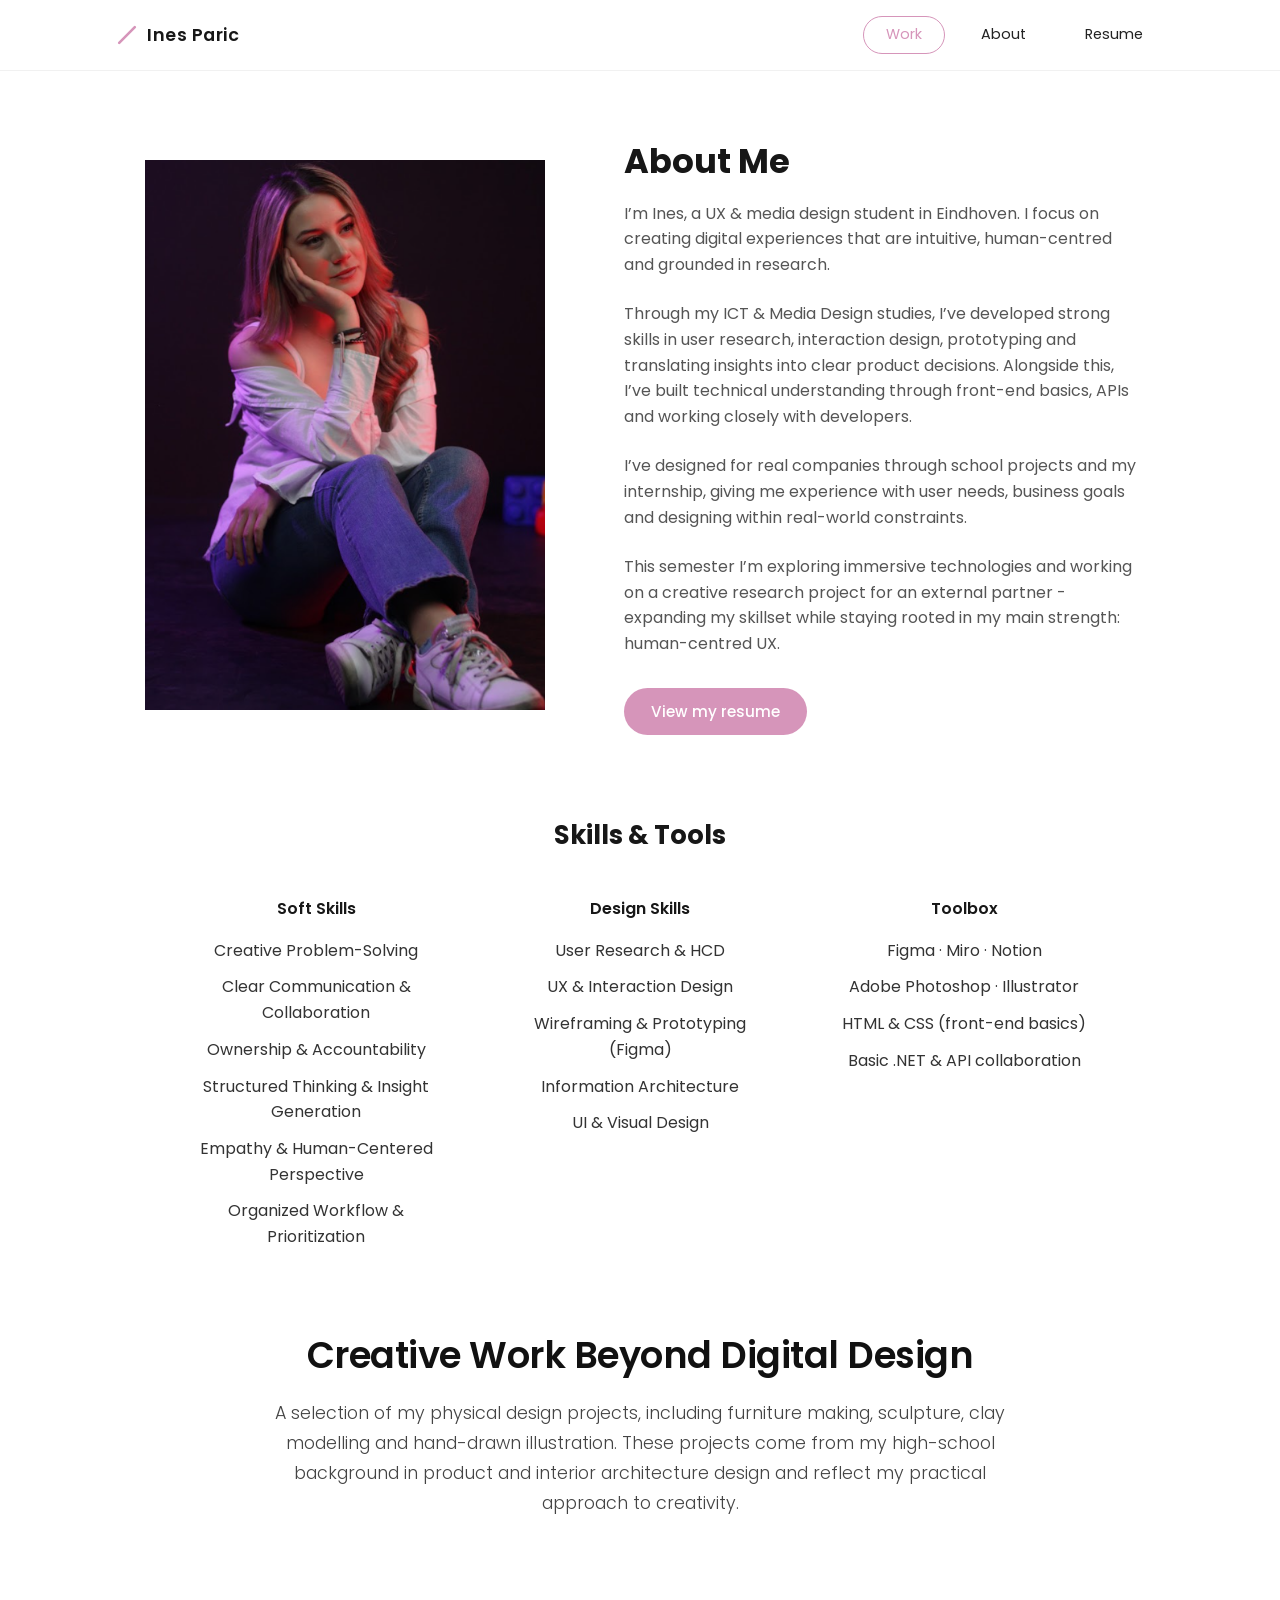
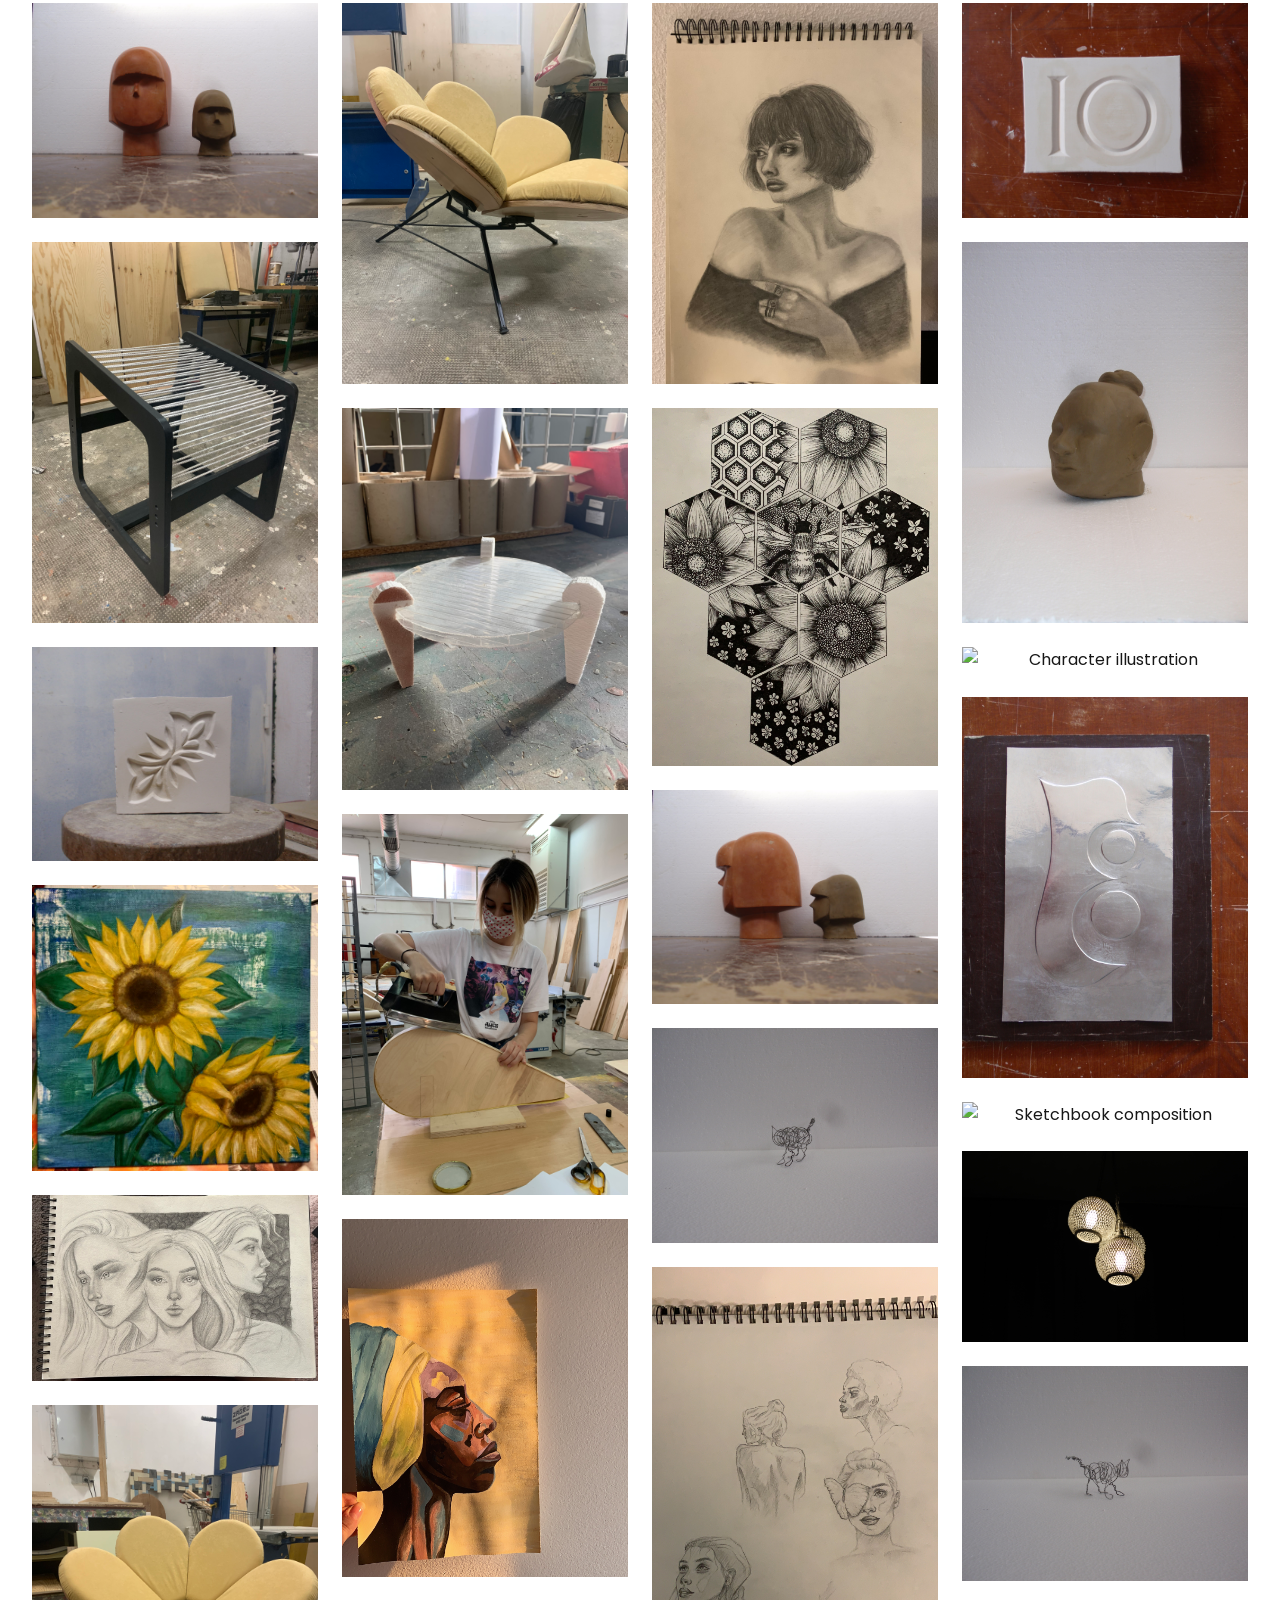
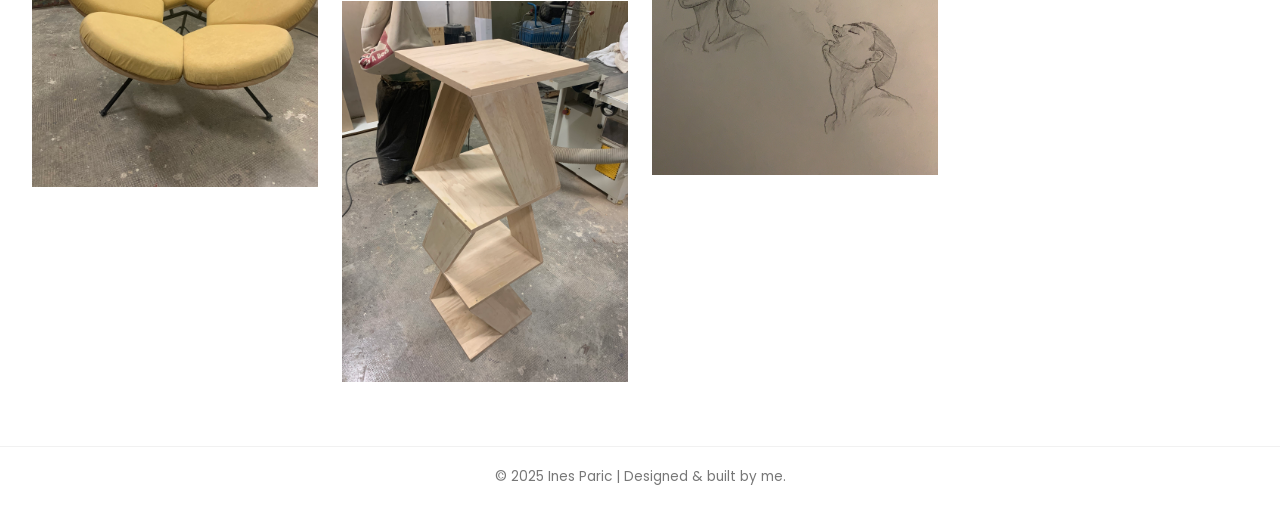
==== about.html @ 2115f3a6 "Initial website upload" ====
<!DOCTYPE html>
<html lang="en">
  <head>
    <meta charset="UTF-8" />
    <meta name="viewport" content="width=device-width, initial-scale=1.0" />
    <title>About | Ines Paric</title>
    <link rel="stylesheet" href="css/style.css" />
  </head>
  <body>
    <!-- ===== NAVBAR ===== -->
    <header class="navbar">
      <div class="container nav-container">
        <div class="logo">
          <a href="index.html" class="logo-link">
            <img
              src="assets/logo.svg"
              alt="Ines Paric logo"
              class="logo-icon"
            />
            Ines&nbsp;Paric
          </a>
        </div>

        <nav>
          <ul class="nav-links">
            <li>
              <a href="index.html#home" class="nav-link active">Work</a>
            </li>
            <li>
              <a href="about.html" class="nav-link">About</a>
            </li>
            <li>
              <a
                href="assets/cv/Ines_CV.pdf"
                target="_blank"
                rel="noopener noreferrer"
                class="nav-link"
              >
                Resume
              </a>
            </li>
          </ul>
        </nav>
      </div>
    </header>

    <main>
      <!-- ===== ABOUT HERO ===== -->
      <section class="about-intro container">
        <!-- Photo -->
        <div class="about-left fade-in-up">
          <img
            src="assets/images/ines2.png"
            alt="Ines Paric"
            class="about-photo"
          />
        </div>

        <!-- Text -->
        <div class="about-right fade-in-up">
          <h1>About Me</h1>

          <p class="subtitle">
            I’m Ines, a UX &amp; media design student in Eindhoven. I focus on
            creating digital experiences that are intuitive, human-centred and
            grounded in research.
          </p>

          <p class="subtitle">
            Through my ICT &amp; Media Design studies, I’ve developed strong
            skills in user research, interaction design, prototyping and
            translating insights into clear product decisions. Alongside this,
            I’ve built technical understanding through front-end basics, APIs
            and working closely with developers.
          </p>

          <p class="subtitle">
            I’ve designed for real companies through school projects and my
            internship, giving me experience with user needs, business goals and
            designing within real-world constraints.
          </p>

          <p class="subtitle">
            This semester I’m exploring immersive technologies and working on a
            creative research project for an external partner - expanding my
            skillset while staying rooted in my main strength: human-centred UX.
          </p>

          <div style="margin-top: 2rem">
            <a
              href="assets/cv/Ines_CV.pdf"
              target="_blank"
              rel="noopener noreferrer"
              class="primary-btn"
            >
              View my resume
            </a>
          </div>
        </div>
      </section>

      <!-- ===== SKILLS & TOOLS ===== -->
      <section class="skills fade-in-up">
        <h2>Skills &amp; Tools</h2>

        <div class="skills-row">
          <!-- Soft Skills -->
          <div class="skills-group fade-in-up">
            <h3>Soft Skills</h3>
            <ul class="skills-chip-list">
              <li>Creative Problem-Solving</li>
              <li>Clear Communication &amp; Collaboration</li>
              <li>Ownership &amp; Accountability</li>
              <li>Structured Thinking &amp; Insight Generation</li>
              <li>Empathy &amp; Human-Centered Perspective</li>
              <li>Organized Workflow &amp; Prioritization</li>
            </ul>
          </div>

          <!-- Design Skills -->
          <div class="skills-group fade-in-up">
            <h3>Design Skills</h3>
            <ul class="skills-chip-list">
              <li>User Research &amp; HCD</li>
              <li>UX &amp; Interaction Design</li>
              <li>Wireframing &amp; Prototyping (Figma)</li>
              <li>Information Architecture</li>
              <li>UI &amp; Visual Design</li>
            </ul>
          </div>

          <!-- Toolbox -->
          <div class="skills-group fade-in-up">
            <h3>Toolbox</h3>
            <ul class="skills-chip-list">
              <li>Figma · Miro · Notion</li>
              <li>Adobe Photoshop · Illustrator</li>
              <li>HTML &amp; CSS (front-end basics)</li>
              <li>Basic .NET &amp; API collaboration</li>
            </ul>
          </div>
        </div>
      </section>

      <!-- ===== HOBBIES TEXT ===== -->
      <section class="creative-section fade-in-up">
        <h2 class="creative-title">Creative Work Beyond Digital Design</h2>
        <p class="creative-subtitle">
          A selection of my physical design projects, including furniture
          making, sculpture, clay modelling and hand-drawn illustration. These
          projects come from my high-school background in product and interior
          architecture design and reflect my practical approach to creativity.
        </p>
      </section>

      <!-- ===== HOBBIES PHOTO GALLERY ===== -->
      <!-- Note: this section is NOT wrapped in .container so it can go full-width -->
      <section class="hobby-gallery fade-in-up">
        <div class="hobby-gallery-grid">
          <div class="hobby-item">
            <img src="assets/images/i1.JPG" alt="Sculpture study" />
          </div>

          <div class="hobby-item">
            <img src="assets/images/i2.jpg" alt="Furniture workshop piece" />
          </div>

          <div class="hobby-item">
            <img src="assets/images/i3.JPG" alt="Furniture making process" />
          </div>

          <div class="hobby-item">
            <img src="assets/images/i4.JPG" alt="Graphite portrait drawing" />
          </div>

          <div class="hobby-item">
            <img src="assets/images/i5.PNG" alt="Colour portrait painting" />
          </div>

          <div class="hobby-item">
            <img src="assets/images/i6.jpg" alt="Sketchbook page" />
          </div>

          <div class="hobby-item">
            <img src="assets/images/i7.jpg" alt="Clay sculpture" />
          </div>

          <div class="hobby-item">
            <img src="assets/images/i8.jpg" alt="Workshop detail" />
          </div>

          <div class="hobby-item">
            <img src="assets/images/i9.jpg" alt="Furniture piece" />
          </div>

          <div class="hobby-item">
            <img src="assets/images/i10.jpg" alt="Wood structure study" />
          </div>

          <div class="hobby-item">
            <img src="assets/images/i11.jpg" alt="Studio process photo" />
          </div>

          <div class="hobby-item">
            <img src="assets/images/i12.jpg" alt="Sunflower painting" />
          </div>

          <div class="hobby-item">
            <img src="assets/images/i13.JPG" alt="Pencil illustration" />
          </div>

          <div class="hobby-item">
            <img src="assets/images/i14.JPG" alt="Sketchbook portrait" />
          </div>

          <div class="hobby-item">
            <img src="assets/images/i15.JPG" alt="Sketchbook drawing" />
          </div>

          <div class="hobby-item">
            <img src="assets/images/i16.jpg" alt="Furniture detail" />
          </div>

          <div class="hobby-item">
            <img src="assets/images/i17.JPG" alt="Figure drawing" />
          </div>

          <div class="hobby-item">
            <img src="assets/images/i18.JPG" alt="Portrait sketch" />
          </div>

          <div class="hobby-item">
            <img src="assets/images/i19.JPG" alt="Character illustration" />
          </div>

          <div class="hobby-item">
            <img src="assets/images/i20.JPG" alt="Mixed media study" />
          </div>

          <div class="hobby-item">
            <img src="assets/images/i21.JPG" alt="Sketchbook composition" />
          </div>
          <div class="hobby-item">
            <img src="assets/images/i22.JPG" alt="Sketchbook composition" />
          </div>
          <div class="hobby-item">
            <img src="assets/images/i23.JPG" alt="Sketchbook composition" />
          </div>
        </div>
      </section>

    
    <footer class="site-footer">
      <div class="container">
        <p>© 2025 Ines Paric | Designed &amp; built by me.</p>
      </div>
    </footer>

    <script src="js/script.js"></script>
  </body>
</html>
---- css/style.css ----
/* ========== GOOGLE FONT ========== */
@import url("https://fonts.googleapis.com/css2?family=Poppins:wght@300;400;500;600&display=swap");

/* ========== ROOT & RESET ========== */
:root {
  --accent: #d695ba;
}

* {
  margin: 0;
  padding: 0;
  box-sizing: border-box;
}

html {
  scroll-behavior: smooth;
}

body {
  font-family: "Poppins", system-ui, -apple-system, BlinkMacSystemFont,
    "Segoe UI", sans-serif;
  background-color: #ffffff;
  color: #171717;
  line-height: 1.6;
}

/* Simple max-width container */
.container {
  max-width: 1100px;
  margin: 0 auto;
  padding: 0 1.5rem;
}

/* ========== SCROLL FADE-IN ========== */
.fade-in-up {
  opacity: 0;
  transform: translateY(20px);
  transition: opacity 0.6s ease, transform 0.6s ease;
}

.fade-in-up.visible {
  opacity: 1;
  transform: translateY(0);
}

/* ========== NAVBAR ========== */
.navbar {
  position: sticky;
  top: 0;
  z-index: 100;
  background: #ffffff;
  border-bottom: 1px solid #f1f1f1;
}

.nav-container {
  display: flex;
  align-items: center;
  justify-content: space-between;
  padding: 1rem 1.5rem;
}

.logo {
  font-weight: 600;
  letter-spacing: 0.03em;
  font-size: 1.1rem;
}

/* Make logo clickable but visually identical */
.logo-link,
.logo-link:link,
.logo-link:visited {
  text-decoration: none;
  color: #171717;
  font-weight: 600;
}

.logo-link:hover {
  color: var(--accent);
}

.logo-link:focus-visible {
  outline: 2px solid var(--accent);
  outline-offset: 3px;
}

.nav-links {
  list-style: none;
  display: flex;
  align-items: center;
  gap: 0.75rem;
}

.nav-link {
  display: inline-block;
  padding: 0.4rem 1.4rem;
  border-radius: 999px;
  border: 1px solid transparent;
  text-decoration: none;
  font-size: 0.9rem;
  color: #222222;
  transition: 0.2s ease;
}

.nav-link:hover {
  border-color: rgba(0, 0, 0, 0.12);
  background-color: #fafafa;
}

.nav-link.active {
  border-color: var(--accent);
  color: var(--accent);
}
.logo-link {
  display: flex;
  align-items: center;
  gap: 0.45rem;
  text-decoration: none;
  color: #171717;
  font-weight: 600;
}

.logo-icon {
  width: 26px;
  height: 26px;
  display: block;
}

/* ========== HERO (HOME) ========== */
.hero {
  padding: 4.5rem 1.5rem 3.5rem;
}

.hero-inner {
  max-width: 1100px;
  margin: 0 auto;
  display: grid;
  grid-template-columns: minmax(0, 1.7fr) minmax(0, 1fr); /* text + bubble */
  gap: 3rem;
  align-items: center;
}

.hero-orb-col {
  display: flex;
  flex-direction: column;
  align-items: center;
  justify-content: center;
  gap: 0.6rem;

  /* push this whole column more to the right */
  justify-self: end; /* moves to the right of its grid column */
  transform: translateX(
    40px
  ); /* tweak: try 40–80px depending how far you want */
}

.orb-hint {
  font-size: 0.9rem;
  color: var(--accent);
  opacity: 0.9;
  letter-spacing: 0.02em;
}
.scroll-blob-btn:hover .scroll-blob,
.scroll-blob-btn:focus-visible .scroll-blob {
  animation-duration: 4s;
  transform: scale(1.1);
}

/* Text inside the bubble */
.blob-text {
  position: absolute;
  top: 50%;
  left: 50%;
  transform: translate(-50%, -50%);
  font-size: 1rem;
  font-weight: 600;
  color: #ffffff;
  pointer-events: none;
  letter-spacing: 0.5px;

  /* bubble-style font look */
  font-family: "Poppins", sans-serif;
  text-shadow: 0 3px 10px rgba(0, 0, 0, 0.15);
}

/* Make text scale a bit with breathing animation */
.scroll-blob {
  position: relative; /* Needed so text positions inside */
}

.hero-kicker {
  font-size: 0.9rem;
  text-transform: uppercase;
  letter-spacing: 0.12em;
  color: #888;
  margin-bottom: 0.75rem;
}

.hero h1 {
  font-size: clamp(2.2rem, 3vw + 1.5rem, 3rem);
  line-height: 1.2;
  margin-bottom: 1rem;
}

.hero h1 span {
  color: var(--accent);
}

.hero-sub {
  font-size: 1rem;
  color: #555;
  max-width: 34rem;
}

.hero-actions {
  display: flex;
  flex-wrap: wrap;
  gap: 0.75rem;
  margin-top: 1.8rem;
}

/* Case hero image override (project pages) */
.case-hero img {
  width: 100%;
  max-width: 1100px;
  max-height: 520px;
  height: auto;
  object-fit: cover;
  border-radius: 16px;
  display: block;
  margin: 2rem auto 0;
  box-shadow: 0 10px 30px rgba(0, 0, 0, 0.12);
}

.primary-btn,
.ghost-btn {
  display: inline-block;
  padding: 0.7rem 1.7rem;
  border-radius: 999px;
  font-size: 0.95rem;
  font-weight: 500;
  text-decoration: none;
  transition: 0.2s ease;
}

.primary-btn {
  background-color: var(--accent);
  color: #ffffff;
}

.primary-btn:hover {
  filter: brightness(0.95);
}

.ghost-btn {
  border: 1px solid rgba(0, 0, 0, 0.12);
  color: #222;
}

.ghost-btn:hover {
  background-color: #fafafa;
}

.hero-image-wrap {
  display: flex;
  justify-content: flex-end;
}

.hero-img {
  width: 260px;
  height: 260px;
  border-radius: 50%;
  object-fit: cover;
  border: 3px solid #f5f5f5;
}

/* ========== PROJECTS GRID (HOME) ========== */
.projects {
  padding: 1rem 1.5rem 4rem;
}

.section-title {
  max-width: 1100px;
  margin: 0 auto 2rem;
  font-size: 1.6rem;
  font-weight: 600;
}

.project-grid {
  display: grid;
  grid-template-columns: repeat(auto-fit, minmax(260px, 1fr));
  gap: 2rem;
}

.project-card {
  text-decoration: none;
  color: inherit;
  display: flex;
  flex-direction: column;
  gap: 0.8rem;
}

.project-image img {
  width: 100%;
  border-radius: 2px;
  object-fit: cover;
  display: block;
  aspect-ratio: 4 / 3;
  transition: transform 0.3s ease;
}

.project-card:hover .project-image img {
  transform: translateY(-4px);
}

.project-meta {
  display: flex;
  flex-direction: column;
  gap: 0.25rem;
}

.project-tag {
  font-size: 0.8rem;
  text-transform: uppercase;
  letter-spacing: 0.14em;
  color: #999;
}

.project-meta h3 {
  font-size: 1.15rem;
  font-weight: 600;
}

.project-desc {
  font-size: 0.95rem;
  color: #555;
}

/* ========== FOOTER ========== */
.site-footer {
  border-top: 1px solid #f1f1f1;
  padding: 1.2rem 1.5rem 1.7rem;
  font-size: 0.85rem;
  color: #777;
  text-align: center;
}

/* ========== ABOUT PAGE ========== */
.about-intro {
  display: flex;
  flex-wrap: wrap;
  align-items: center;
  gap: 3rem;
  margin: 4rem auto;
  padding: 0 1.5rem;
  max-width: 1100px;
}

.about-left {
  flex: 1 1 280px;
  display: flex;
  justify-content: center;
}

.about-photo {
  width: 400px;
  height: 550px;
  object-fit: cover;
  border-radius: 0;
}

.about-right {
  flex: 1 1 360px;
}

.about-right h1 {
  font-size: 2.1rem;
  margin-bottom: 0.75rem;
}

.about-right span {
  color: var(--accent);
}

.about-right .subtitle {
  font-size: 1rem;
  color: #555;
  margin-bottom: 1.5rem;
  max-width: 32rem;
}

/* ===== Creative physical work intro ===== */
.creative-section {
  text-align: center;
  max-width: 900px;
  margin: 0 auto;
  margin-bottom: 40px;
  padding: 20px;
}

.creative-title {
  font-size: 2.3rem;
  font-weight: 600;
  margin-bottom: 15px;
  color: #111;
  letter-spacing: -0.5px;
}

.creative-subtitle {
  font-size: 1.1rem;
  font-weight: 300;
  line-height: 1.7;
  color: #444;
  margin: 0 auto;
  max-width: 750px;
}

/* Shared sections on About / case study pages */
.journey,
.skills,
.personality {
  max-width: 850px;
  margin: 3.5rem auto;
  text-align: center;
  padding: 0 1.5rem;
}

.journey h2,
.skills h2,
.personality h2 {
  font-size: 1.6rem;
  margin-bottom: 1rem;
}

.journey p,
.personality p {
  font-size: 1rem;
  line-height: 1.7;
  color: #555;
  max-width: 44rem;
  margin: 0 auto;
}

/* Staggered timing for Skills columns */
.skills-row .skills-group:nth-child(1) {
  transition-delay: 0s;
}
.skills-row .skills-group:nth-child(2) {
  transition-delay: 0.12s;
}
.skills-row .skills-group:nth-child(3) {
  transition-delay: 0.24s;
}

/* ========== SKILLS LAYOUT ========== */

/* Old chip row – if used elsewhere */
.skills-list {
  list-style: none;
  display: flex;
  flex-wrap: wrap;
  justify-content: center;
  gap: 0.7rem 1rem;
  margin-top: 6rem;
}

.skills-list li {
  padding: 0.6rem 1.2rem;
  border-radius: 999px;
  background: #fafafa;
  font-size: 0.9rem;
  color: #444;
  transition: background 0.35s ease, color 0.35s ease,
    transform 0.35s cubic-bezier(0.22, 1, 0.36, 1);
}

.skills-list li:hover {
  background: #ffe4ec;
  color: #d93f75;
  transform: translateY(-3px);
}

/* Skills row layout */
.skills-row {
  display: flex;
  justify-content: center;
  gap: 4rem;
  margin-top: 2.5rem;
  flex-wrap: nowrap;
}

/* Each skills column */
.skills-group {
  text-align: center;
  min-width: 260px;
}

/* Category titles */
.skills-group h3 {
  font-size: 1rem;
  font-weight: 600;
  margin-bottom: 1rem;
}

/* Column chip list */
.skills-chip-list {
  list-style: none;
  padding: 0;
  margin: 0;
  display: flex;
  flex-direction: column;
  gap: 0.7rem;
}

/* Hover color for skill items */
.skills-chip-list li {
  color: #333;
  transition: color 0.25s ease, transform 0.25s ease;
  cursor: default;
}

.skills-chip-list li:hover {
  color: var(--accent);
  transform: translateX(4px);
}

.skills {
  margin-top: 5rem;
}

/* ========== CASE STUDY PAGES ========== */
.case-hero {
  padding: 3.5rem 1.5rem 2rem;
}

.case-hero-grid {
  max-width: 1100px;
  margin: 0 auto;
  text-align: center;
  display: flex;
  flex-direction: column;
  gap: 2.2rem;
  align-items: center;
}

.case-hero-text {
  max-width: 40rem;
}

.case-hero h1 {
  font-size: 2.1rem;
  margin-bottom: 0.6rem;
}

.case-hero .subtitle {
  font-size: 1rem;
  color: #555;
}

/* HERO IMAGE ON PROJECT PAGES */
.case-hero-image img {
  width: 100%;
  max-width: 1100px;
  max-height: 520px;
  height: auto;
  object-fit: cover;
  border-radius: 16px;
  display: block;
  margin: 0 auto;
  box-shadow: 0 10px 30px rgba(0, 0, 0, 0.12);
}

/* Info grid under hero */
.project-info {
  background: #fafafa;
  padding: 2.5rem 1.5rem;
}

.info-grid {
  max-width: 1000px;
  margin: 0 auto;
  display: grid;
  grid-template-columns: repeat(auto-fit, minmax(220px, 1fr));
  gap: 1.8rem;
}

.info-grid h4 {
  font-size: 1rem;
  margin-bottom: 0.4rem;
}

.info-grid p {
  font-size: 0.95rem;
  color: #555;
}

/* Process tracker */
.process-tracker {
  display: flex;
  justify-content: center;
  margin: 2.5rem 0;
}

.steps {
  display: flex;
  flex-wrap: wrap;
  align-items: center;
  gap: 0.75rem;
  justify-content: center;
}

.step {
  text-align: center;
  text-decoration: none;
}

.step span {
  display: inline-flex;
  justify-content: center;
  align-items: center;
  width: 36px;
  height: 36px;
  border-radius: 50%;
  background: #eeeeee;
  font-size: 0.85rem;
  font-weight: 600;
  transition: 0.2s ease;
}

.step.active span,
.step:hover span {
  background: var(--accent);
  color: #fff;
}

.step p {
  margin-top: 0.3rem;
  font-size: 0.8rem;
  color: #444;
}

.line {
  width: 34px;
  height: 1.5px;
  background: #dddddd;
}

/* Case sections */
.case-section {
  max-width: 900px;
  margin: 3.3rem auto;
  padding: 0 1.5rem;
}

.case-section h2 {
  font-size: 1.6rem;
  margin-bottom: 0.5rem;
}

.case-section p {
  font-size: 0.98rem;
  color: #555;
  margin: 1rem 0 1.4rem;
}

.case-section ul {
  margin-left: 1.2rem;
  margin-bottom: 1.4rem;
  color: #555;
  font-size: 0.96rem;
}

.case-section ul li {
  margin-bottom: 0.4rem;
}

.case-section img {
  width: 100%;
  border-radius: 12px;
}

/* ========== GALLERIES / SLIDERS / TIKTOK ========== */
.photo-gallery h2,
.hobby-gallery h2 {
  font-size: 1.6rem;
  margin-bottom: 0.5rem;
}

.gallery-intro {
  font-size: 0.9rem;
  color: #555;
  margin-bottom: 1.5rem;
}

.gallery-slider {
  display: flex;
  align-items: center;
  justify-content: center;
  gap: 0.8rem;
}

/* Slider */
.gallery-window {
  width: 100%;
  max-width: 520px;
  height: 320px;
  overflow: hidden;
  border-radius: 16px;
  background: #fdfdfd;
}

.gallery-slide {
  display: none;
  width: 100%;
  height: 100%;
}

.gallery-slide.active {
  display: block;
}

.gallery-slide img {
  width: 100%;
  height: 100%;
  object-fit: cover;
}

.gallery-btn {
  border: none;
  background: #ffffff;
  font-size: 1.7rem;
  width: 38px;
  height: 38px;
  border-radius: 50%;
  cursor: pointer;
  box-shadow: 0 2px 8px rgba(0, 0, 0, 0.08);
}

/* TikTok section */
.tiktok-section {
  text-align: center;
  max-width: 650px;
  margin: 3rem auto 4rem;
  padding: 0 1.5rem;
}

.tiktok-section p {
  font-size: 0.95rem;
  color: #555;
  margin-bottom: 1.5rem;
}

.tiktok-btn {
  display: inline-block;
  background: var(--accent);
  color: #fff !important;
  padding: 0.75rem 1.8rem;
  border-radius: 30px;
  font-weight: 500;
  text-decoration: none;
}

/* ========== HOBBY GALLERY (MASONRY) ========== */
.hobby-gallery {
  width: 100%;
  margin: 4rem 0;
  padding: 0 2rem;
  text-align: center;
}

.hobby-gallery-grid {
  column-count: 4;
  column-gap: 1.5rem;
  width: 100%;
}

/* Default item state */
.hobby-item {
  break-inside: avoid;
  margin-bottom: 1.5rem;
  position: relative;
  transition: transform 0.45s cubic-bezier(0.22, 1, 0.36, 1),
    box-shadow 0.45s ease;
}

/* Image styling */
.hobby-item img {
  width: 100%;
  height: auto;
  border-radius: 0;
  display: block;
  object-fit: cover;
}

/* Hover scale on hobby items */
.hobby-gallery-grid .hobby-item:hover {
  transform: scale(1.06);
  box-shadow: 0 18px 45px rgba(0, 0, 0, 0.18);
  z-index: 2;
}

/* ========== SCROLL DIVIDER – CALMING ORB ========== */
.scroll-divider {
  padding: 4rem 1.5rem 2rem;
  display: flex;
  justify-content: center;
  align-items: center;
}

.scroll-blob-btn {
  border: none;
  background: transparent;
  padding: 0;
  cursor: pointer;
  position: relative;
  outline: none;
}

/* The orb itself */
.scroll-blob {
  width: 170px;
  height: 170px;
  border-radius: 55% 70% 60% 80%;
  background: radial-gradient(circle at 30% 20%, #ffe4f5, #f3b7dd);
  box-shadow: 0 22px 45px rgba(214, 149, 186, 0.45);
  animation: blobBreath 7s ease-in-out infinite alternate;
  transition: transform 0.3s ease, opacity 0.3s ease;
  position: relative;
  z-index: 2;
}

/* Breathing / calm animation */
@keyframes blobBreath {
  0% {
    transform: translateY(6px) scale(0.9);
    box-shadow: 0 18px 40px rgba(214, 149, 186, 0.32);
    filter: blur(0.2px);
  }
  50% {
    transform: translateY(-4px) scale(1.08);
    box-shadow: 0 28px 60px rgba(214, 149, 186, 0.55);
    filter: blur(0px);
  }
  100% {
    transform: translateY(4px) scale(1);
    box-shadow: 0 22px 48px rgba(214, 149, 186, 0.4);
    filter: blur(0.3px);
  }
}

/* POP animation class (JS adds .popped) */
.scroll-blob.popped {
  animation: popAnimation 0.45s ease forwards;
}

@keyframes popAnimation {
  0% {
    transform: scale(1);
    opacity: 1;
  }
  40% {
    transform: scale(1.25);
  }
  70% {
    transform: scale(0.7);
    opacity: 0.7;
  }
  100% {
    transform: scale(1.4);
    opacity: 0;
  }
}

/* Slight “wake up” on hover / tap */
.scroll-blob-btn:hover .scroll-blob,
.scroll-blob-btn:focus-visible .scroll-blob {
  animation-duration: 4.5s;
  transform: scale(1.05);
}

/* ========== RESPONSIVE ========== */

/* Tablets / small laptops */
@media (max-width: 900px) {
  .hero-inner {
    grid-template-columns: 1fr;
    gap: 2.2rem;
  }

  .hero-orb-col {
    justify-content: flex-start; /* bubble aligned with text on smaller screens */
  }
}

@media (max-width: 900px) {
  /* NAV */
  .nav-container {
    padding-inline: 1rem;
  }

  .nav-links {
    gap: 0.4rem;
  }

  .nav-link {
    padding-inline: 0.9rem;
    font-size: 0.85rem;
  }

  /* HOME HERO */
  .hero {
    padding: 3.2rem 1.25rem 2.5rem;
  }

  .hero-inner {
    grid-template-columns: 1fr;
    gap: 2.2rem;
  }

  .hero-image-wrap {
    justify-content: flex-start;
  }

  .hero-img {
    width: 220px;
    height: 220px;
  }

  /* PROJECT GRID */
  .projects {
    padding: 1rem 1.25rem 3rem;
  }

  .section-title {
    margin-bottom: 1.5rem;
  }

  /* ABOUT */
  .about-intro {
    flex-direction: column;
    text-align: left;
    padding-inline: 1.25rem;
    margin-top: 3rem;
  }

  .about-left {
    justify-content: flex-start;
  }

  .about-photo {
    width: 260px;
    height: 360px;
  }

  .about-right .subtitle {
    margin-left: 0;
    margin-right: 0;
  }

  /* SKILLS – let columns wrap on tablet */
  .skills {
    max-width: 100%;
  }

  .skills-row {
    flex-wrap: wrap;
    gap: 2.5rem;
  }

  .skills-group {
    min-width: 240px;
  }

  /* CASE STUDY HERO */
  .case-hero {
    padding: 2.8rem 1.25rem 1.8rem;
  }

  .case-hero-grid {
    align-items: flex-start;
    text-align: left;
    gap: 1.8rem;
  }

  .case-hero-image img {
    border-radius: 14px;
    max-height: 420px;
  }

  /* CASE SECTIONS */
  .case-section {
    margin: 2.8rem auto;
    padding-inline: 1.25rem;
  }

  /* HOBBY GALLERY */
  .hobby-gallery {
    padding: 0 1.25rem;
    margin: 3rem 0;
  }

  .hobby-gallery-grid {
    column-count: 2;
  }
}

/* Phones */
@media (max-width: 600px) {
  /* NAV – keep it simple & scrollable horizontally if needed */
  .nav-container {
    padding-inline: 0.75rem;
  }

  .nav-links {
    gap: 0.3rem;
    overflow-x: auto;
    white-space: nowrap;
  }

  .nav-link {
    padding: 0.35rem 0.9rem;
    font-size: 0.8rem;
  }

  /* HOME HERO */
  .hero {
    padding-top: 2.6rem;
    padding-inline: 1rem;
    padding-bottom: 3.8rem; /* extra breathing room above orb */
  }

  .hero h1 {
    font-size: 2rem;
  }

  .hero-sub {
    font-size: 0.95rem;
  }

  .hero-actions {
    flex-direction: column;
    align-items: flex-start;
  }

  /* ORB */
  .scroll-divider {
    padding: 3rem 1rem 1.5rem;
  }

  .scroll-blob {
    width: 140px;
    height: 140px;
  }

  /* PROJECTS SECTION (Selected work) */
  .projects {
    padding-top: 2.8rem;
    padding-inline: 1rem;
    padding-bottom: 3rem;
  }

  /* PROJECT GRID */
  .project-grid {
    gap: 1.5rem;
  }

  .project-image img {
    border-radius: 14px;
  }

  /* ABOUT */
  .about-intro {
    padding-inline: 1rem;
    gap: 2rem;
  }

  .about-photo {
    width: 100%;
    max-width: 280px;
    margin: 0 auto;
  }

  .about-right h1 {
    font-size: 1.8rem;
  }

  .creative-section {
    padding-inline: 1rem;
  }

  .creative-title {
    font-size: 1.9rem;
  }

  .creative-subtitle {
    font-size: 1rem;
  }

  /* SKILLS – stack columns nicely */
  .skills {
    padding: 0 1rem;
    margin-top: 3.5rem;
  }

  .skills-row {
    flex-direction: column;
    align-items: stretch;
    gap: 2rem;
  }

  .skills-group {
    min-width: 100%;
    text-align: left;
  }

  .skills-group h3 {
    text-align: left;
  }

  .skills-chip-list li {
    font-size: 0.9rem;
  }

  /* CASE PAGES */
  .case-hero {
    padding-inline: 1rem;
  }

  .case-hero-image img {
    max-height: 360px;
  }

  .project-info {
    padding-inline: 1rem;
  }

  .case-section {
    padding-inline: 1rem;
  }

  /* HOBBY GALLERY */
  .hobby-gallery {
    padding-inline: 1rem;
  }

  .hobby-gallery-grid {
    column-count: 1;
  }

  /* TIKTOK SECTION */
  .tiktok-section {
    padding-inline: 1rem;
  }

  /* FOOTER */
  .site-footer {
    padding-inline: 1rem;
  }
}

/* Phones – ensure fade-in sections are visible even if JS fails */
@media (max-width: 600px) {
  .fade-in-up {
    opacity: 1 !important;
    transform: none !important;
  }
}
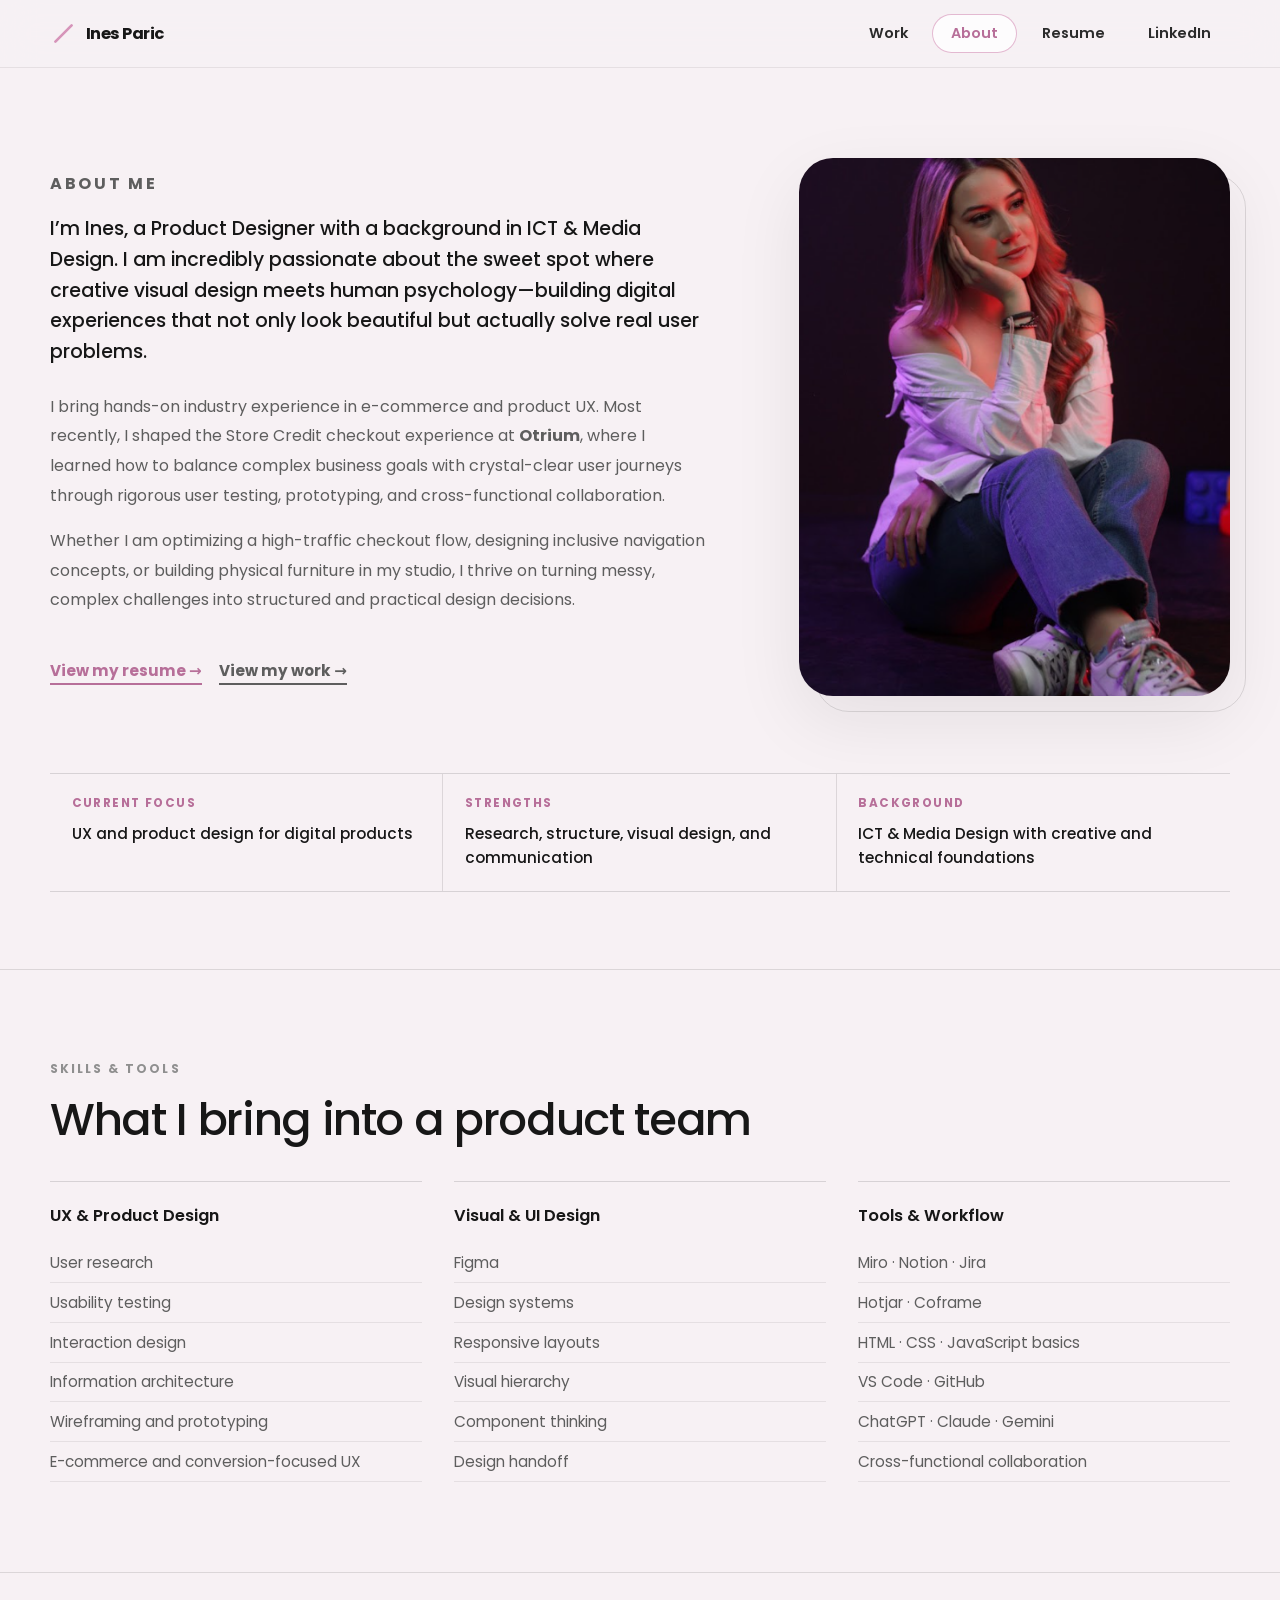
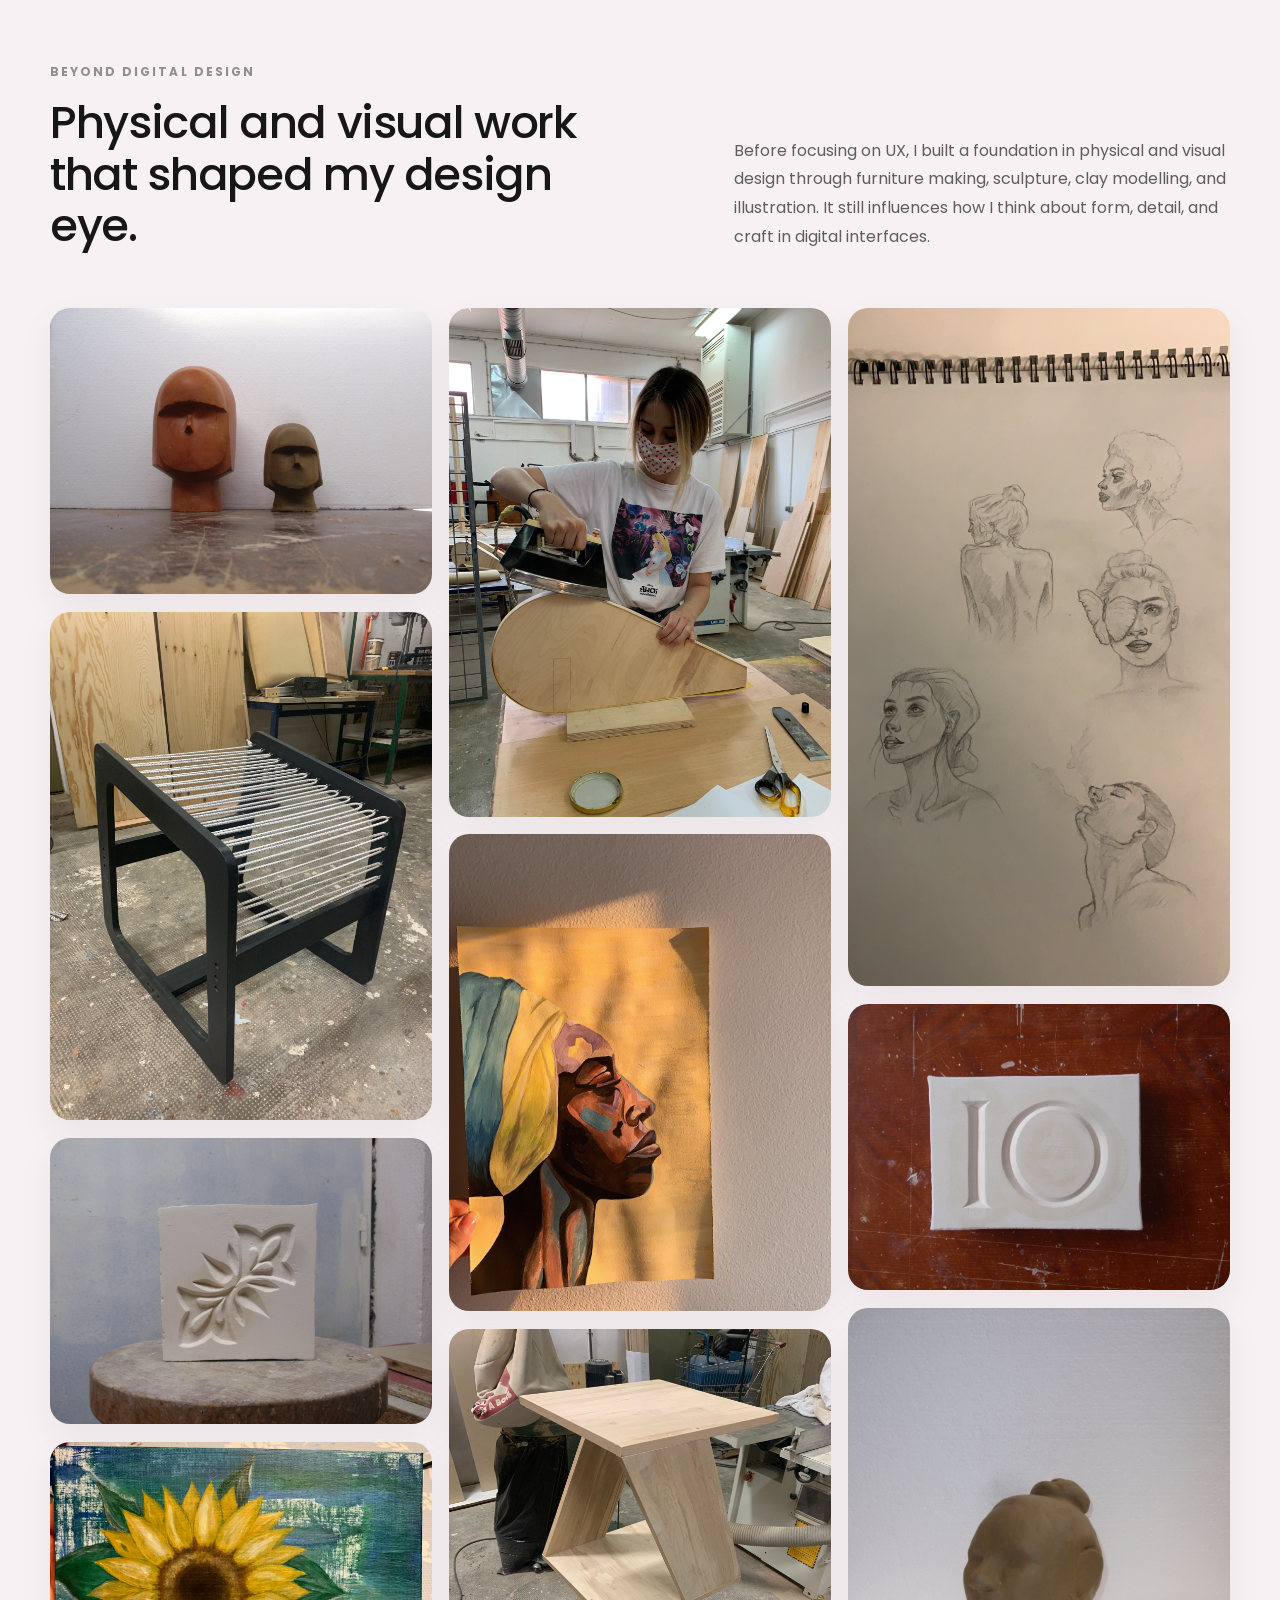
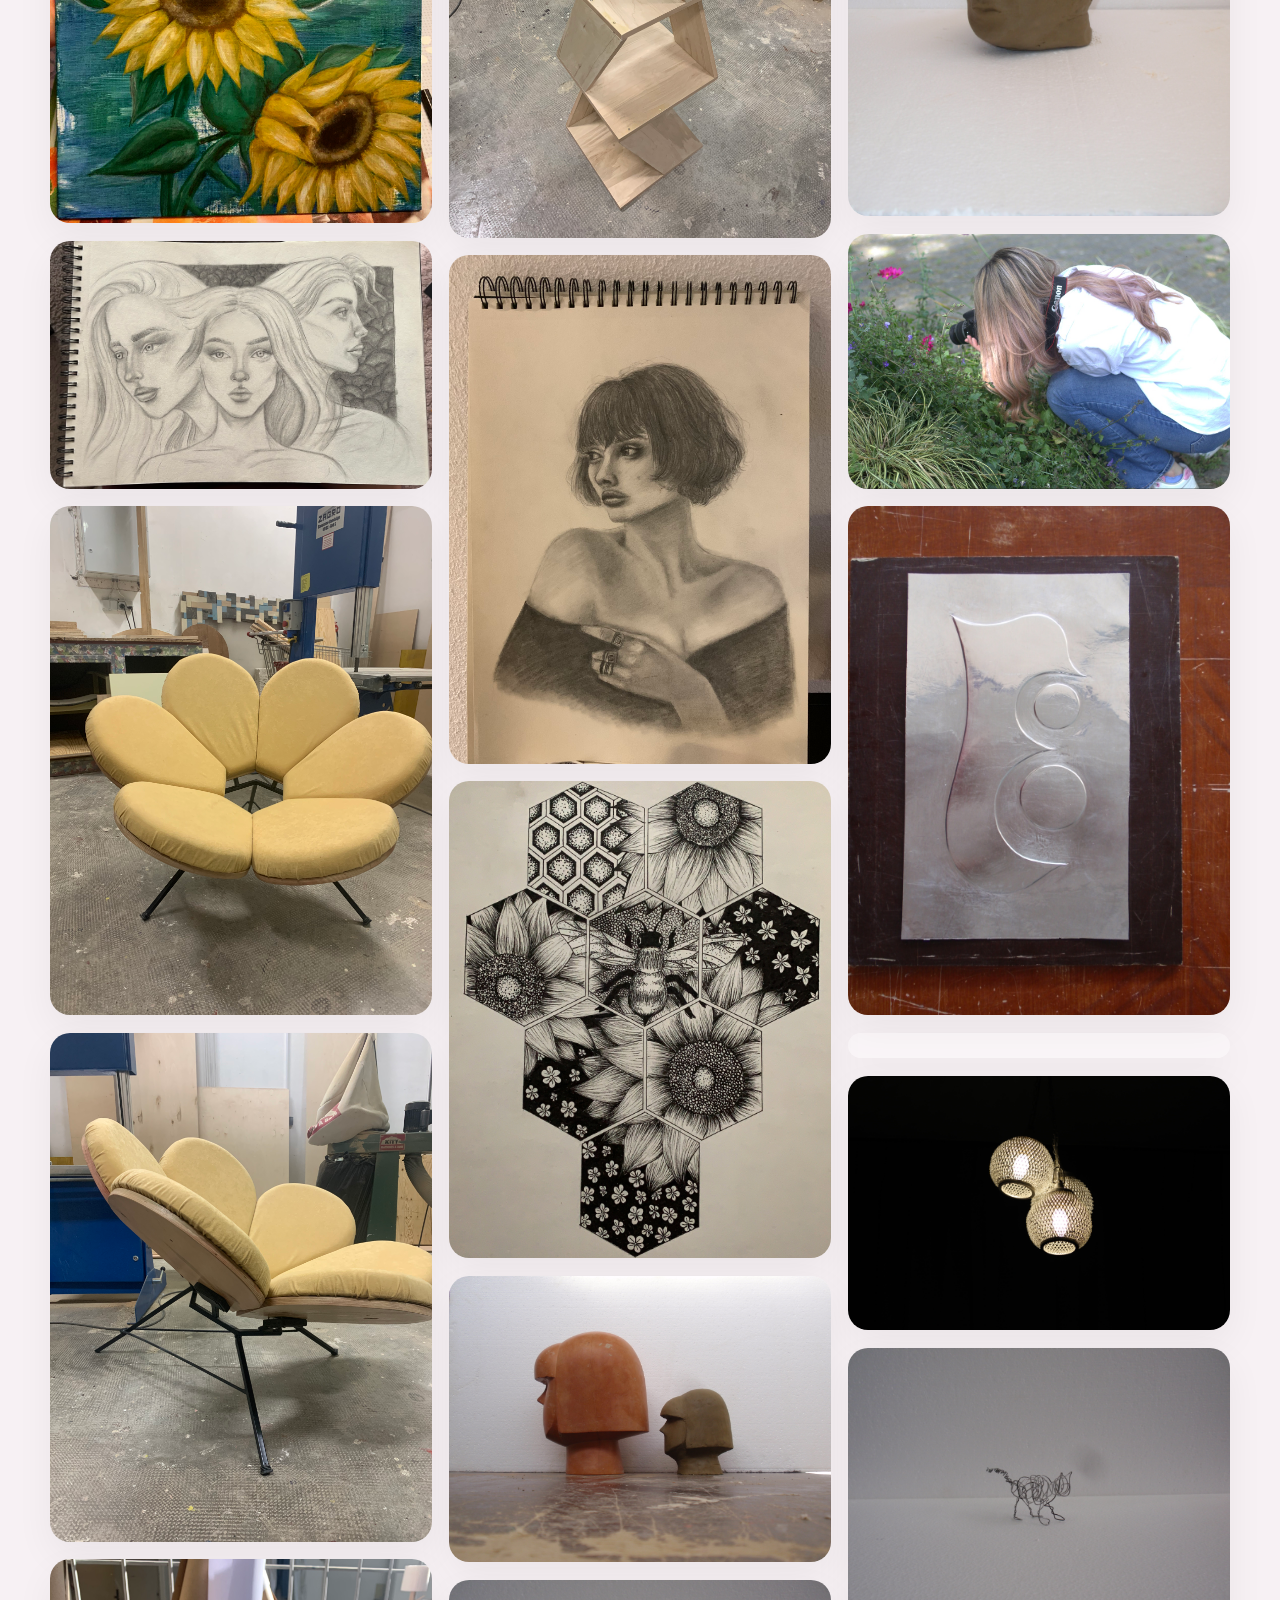
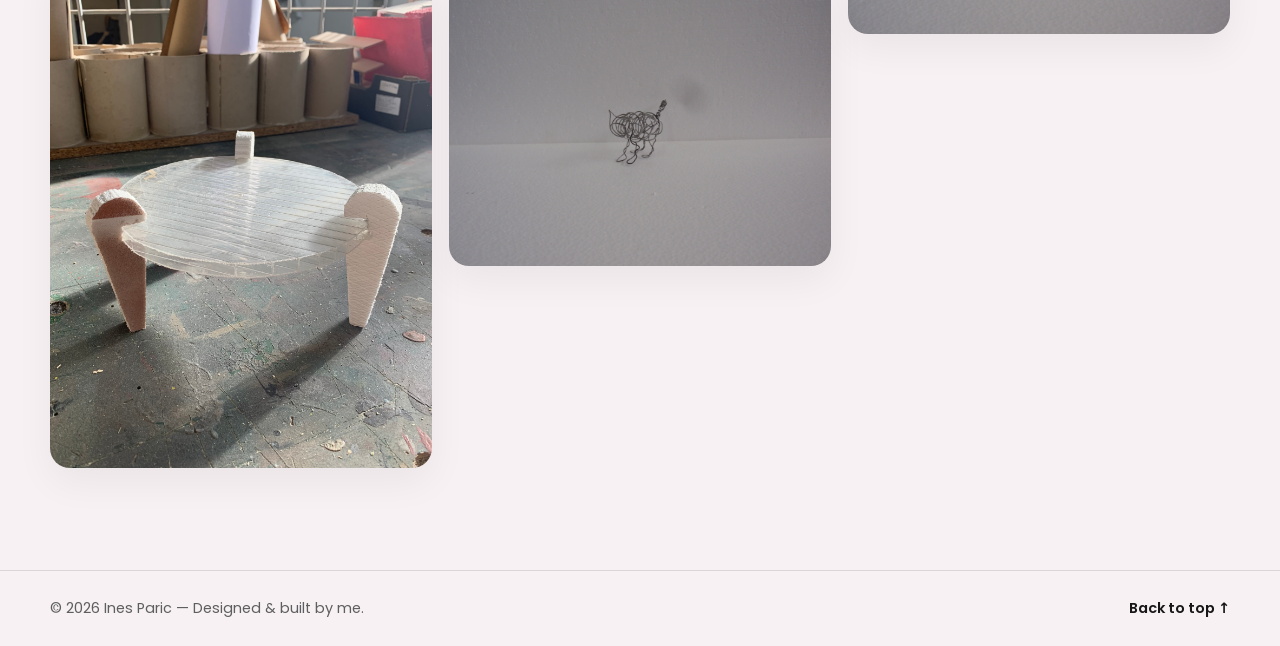
==== commit dbaf2407: "add updated expense documents" ====
--- a/about.html
+++ b/about.html
@@ -4,31 +4,26 @@
     <meta charset="UTF-8" />
     <meta name="viewport" content="width=device-width, initial-scale=1.0" />
     <title>About | Ines Paric</title>
+    <meta
+      name="description"
+      content="About Ines Paric, a junior UX and product designer focused on user research, product design, e-commerce UX, and clear digital experiences."
+    />
     <link rel="stylesheet" href="css/style.css" />
   </head>
-  <body>
+
+  <body class="about-page" id="top">
     <!-- ===== NAVBAR ===== -->
     <header class="navbar">
       <div class="container nav-container">
-        <div class="logo">
-          <a href="index.html" class="logo-link">
-            <img
-              src="assets/logo.svg"
-              alt="Ines Paric logo"
-              class="logo-icon"
-            />
-            Ines&nbsp;Paric
-          </a>
-        </div>
-
-        <nav>
+        <a href="index.html" class="logo-link" aria-label="Go to homepage">
+          <img src="assets/logo.svg" alt="" class="logo-icon" />
+          <span>Ines Paric</span>
+        </a>
+
+        <nav aria-label="Main navigation">
           <ul class="nav-links">
-            <li>
-              <a href="index.html#home" class="nav-link active">Work</a>
-            </li>
-            <li>
-              <a href="about.html" class="nav-link">About</a>
-            </li>
+            <li><a href="index.html#work" class="nav-link">Work</a></li>
+            <li><a href="about.html" class="nav-link active">About</a></li>
             <li>
               <a
                 href="assets/cv/Ines_CV.pdf"
@@ -39,6 +34,16 @@
                 Resume
               </a>
             </li>
+            <li>
+              <a
+                href="https://www.linkedin.com/in/ines-pari%C4%87-2a69b4251/"
+                target="_blank"
+                rel="noopener noreferrer"
+                class="nav-link"
+              >
+                LinkedIn
+              </a>
+            </li>
           </ul>
         </nav>
       </div>
@@ -46,216 +51,204 @@
 
     <main>
       <!-- ===== ABOUT HERO ===== -->
-      <section class="about-intro container">
-        <!-- Photo -->
-        <div class="about-left fade-in-up">
-          <img
-            src="assets/images/ines2.png"
-            alt="Ines Paric"
-            class="about-photo"
-          />
-        </div>
-
-        <!-- Text -->
-        <div class="about-right fade-in-up">
-          <h1>About Me</h1>
-
-          <p class="subtitle">
-            I’m Ines, a UX &amp; media design student in Eindhoven. I focus on
-            creating digital experiences that are intuitive, human-centred and
-            grounded in research.
+      <section class="about-hero">
+        <div class="container about-hero-grid">
+          <div class="about-copy fade-in-up">
+            <p class="eyebrow">About me</p>
+
+            <p style="font-size: clamp(1.15rem, 1.5vw, 1.25rem); color: var(--ink); font-weight: 500; margin-bottom: 1.5rem; line-height: 1.6;">
+              I’m Ines, a Product Designer with a background in ICT &amp; Media Design. I am incredibly passionate about the sweet spot where creative visual design meets human psychology—building digital experiences that not only look beautiful but actually solve real user problems.
+            </p>
+
+            <p>
+              I bring hands-on industry experience in e-commerce and product UX. Most recently, I shaped the Store Credit checkout experience at <strong>Otrium</strong>, where I learned how to balance complex business goals with crystal-clear user journeys through rigorous user testing, prototyping, and cross-functional collaboration. 
+            </p>
+
+            <p>
+              Whether I am optimizing a high-traffic checkout flow, designing inclusive navigation concepts, or building physical furniture in my studio, I thrive on turning messy, complex challenges into structured and practical design decisions.
+            </p>
+
+            <div class="about-actions">
+              <a
+                href="assets/cv/Ines_CV.pdf"
+                target="_blank"
+                rel="noopener noreferrer"
+                class="project-link"
+              >
+                View my resume →
+              </a>
+              <a href="index.html#work" class="project-link secondary-link">
+                View my work →
+              </a>
+            </div>
+          
+          </div>
+
+          <div class="about-image-wrap fade-in-up">
+            <img
+              src="assets/images/ines2.png"
+              alt="Portrait of Ines Paric"
+              class="about-main-image image-fallback"
+            />
+          </div>
+        </div>
+      </section>
+
+      <!-- ===== PROFILE SUMMARY ===== -->
+      <section class="about-profile-strip">
+        <div class="container about-profile-grid fade-in-up">
+          <div>
+            <span>Current focus</span>
+            <p>UX and product design for digital products</p>
+          </div>
+          <div>
+            <span>Strengths</span>
+            <p>Research, structure, visual design, and communication</p>
+          </div>
+          <div>
+            <span>Background</span>
+            <p>ICT &amp; Media Design with creative and technical foundations</p>
+          </div>
+        </div>
+      </section>
+
+      <!-- ===== SKILLS ===== -->
+      <section class="about-skills-section">
+        <div class="container">
+          <div class="about-section-heading fade-in-up">
+            <p class="eyebrow">Skills &amp; tools</p>
+            <h2>What I bring into a product team</h2>
+          </div>
+
+          <div class="about-skills-grid">
+            <article class="about-skill-column fade-in-up">
+              <h3>UX &amp; Product Design</h3>
+              <ul>
+                <li>User research</li>
+                <li>Usability testing</li>
+                <li>Interaction design</li>
+                <li>Information architecture</li>
+                <li>Wireframing and prototyping</li>
+                <li>E-commerce and conversion-focused UX</li>
+              </ul>
+            </article>
+
+            <article class="about-skill-column fade-in-up">
+              <h3>Visual &amp; UI Design</h3>
+              <ul>
+                <li>Figma</li>
+                <li>Design systems</li>
+                <li>Responsive layouts</li>
+                <li>Visual hierarchy</li>
+                <li>Component thinking</li>
+                <li>Design handoff</li>
+              </ul>
+            </article>
+
+            <article class="about-skill-column fade-in-up">
+              <h3>Tools &amp; Workflow</h3>
+              <ul>
+                <li>Miro · Notion · Jira</li>
+                <li>Hotjar · Coframe</li>
+                <li>HTML · CSS · JavaScript basics</li>
+                <li>VS Code · GitHub</li>
+                <li>ChatGPT · Claude · Gemini</li>
+                <li>Cross-functional collaboration</li>
+              </ul>
+            </article>
+          </div>
+        </div>
+      </section>
+
+      <!-- ===== CREATIVE WORK ===== -->
+      <section class="creative-work-intro">
+        <div class="container creative-work-grid fade-in-up">
+          <div>
+            <p class="eyebrow">Beyond digital design</p>
+            <h2>Physical and visual work that shaped my design eye.</h2>
+          </div>
+
+          <p>
+            Before focusing on UX, I built a foundation in physical and visual
+            design through furniture making, sculpture, clay modelling, and
+            illustration. It still influences how I think about form, detail, and
+            craft in digital interfaces.
           </p>
-
-          <p class="subtitle">
-            Through my ICT &amp; Media Design studies, I’ve developed strong
-            skills in user research, interaction design, prototyping and
-            translating insights into clear product decisions. Alongside this,
-            I’ve built technical understanding through front-end basics, APIs
-            and working closely with developers.
-          </p>
-
-          <p class="subtitle">
-            I’ve designed for real companies through school projects and my
-            internship, giving me experience with user needs, business goals and
-            designing within real-world constraints.
-          </p>
-
-          <p class="subtitle">
-            This semester I’m exploring immersive technologies and working on a
-            creative research project for an external partner - expanding my
-            skillset while staying rooted in my main strength: human-centred UX.
-          </p>
-
-          <div style="margin-top: 2rem">
-            <a
-              href="assets/cv/Ines_CV.pdf"
-              target="_blank"
-              rel="noopener noreferrer"
-              class="primary-btn"
-            >
-              View my resume
-            </a>
-          </div>
-        </div>
-      </section>
-
-      <!-- ===== SKILLS & TOOLS ===== -->
-      <section class="skills fade-in-up">
-        <h2>Skills &amp; Tools</h2>
-
-        <div class="skills-row">
-          <!-- Soft Skills -->
-          <div class="skills-group fade-in-up">
-            <h3>Soft Skills</h3>
-            <ul class="skills-chip-list">
-              <li>Creative Problem-Solving</li>
-              <li>Clear Communication &amp; Collaboration</li>
-              <li>Ownership &amp; Accountability</li>
-              <li>Structured Thinking &amp; Insight Generation</li>
-              <li>Empathy &amp; Human-Centered Perspective</li>
-              <li>Organized Workflow &amp; Prioritization</li>
-            </ul>
-          </div>
-
-          <!-- Design Skills -->
-          <div class="skills-group fade-in-up">
-            <h3>Design Skills</h3>
-            <ul class="skills-chip-list">
-              <li>User Research &amp; HCD</li>
-              <li>UX &amp; Interaction Design</li>
-              <li>Wireframing &amp; Prototyping (Figma)</li>
-              <li>Information Architecture</li>
-              <li>UI &amp; Visual Design</li>
-            </ul>
-          </div>
-
-          <!-- Toolbox -->
-          <div class="skills-group fade-in-up">
-            <h3>Toolbox</h3>
-            <ul class="skills-chip-list">
-              <li>Figma · Miro · Notion</li>
-              <li>Adobe Photoshop · Illustrator</li>
-              <li>HTML &amp; CSS (front-end basics)</li>
-              <li>Basic .NET &amp; API collaboration</li>
-            </ul>
-          </div>
-        </div>
-      </section>
-
-      <!-- ===== HOBBIES TEXT ===== -->
-      <section class="creative-section fade-in-up">
-        <h2 class="creative-title">Creative Work Beyond Digital Design</h2>
-        <p class="creative-subtitle">
-          A selection of my physical design projects, including furniture
-          making, sculpture, clay modelling and hand-drawn illustration. These
-          projects come from my high-school background in product and interior
-          architecture design and reflect my practical approach to creativity.
-        </p>
-      </section>
-
-      <!-- ===== HOBBIES PHOTO GALLERY ===== -->
-      <!-- Note: this section is NOT wrapped in .container so it can go full-width -->
-      <section class="hobby-gallery fade-in-up">
-        <div class="hobby-gallery-grid">
-          <div class="hobby-item">
-            <img src="assets/images/i1.JPG" alt="Sculpture study" />
-          </div>
-
-          <div class="hobby-item">
-            <img src="assets/images/i2.jpg" alt="Furniture workshop piece" />
-          </div>
-
-          <div class="hobby-item">
-            <img src="assets/images/i3.JPG" alt="Furniture making process" />
-          </div>
-
-          <div class="hobby-item">
-            <img src="assets/images/i4.JPG" alt="Graphite portrait drawing" />
-          </div>
-
-          <div class="hobby-item">
-            <img src="assets/images/i5.PNG" alt="Colour portrait painting" />
-          </div>
-
-          <div class="hobby-item">
-            <img src="assets/images/i6.jpg" alt="Sketchbook page" />
-          </div>
-
-          <div class="hobby-item">
-            <img src="assets/images/i7.jpg" alt="Clay sculpture" />
-          </div>
-
-          <div class="hobby-item">
-            <img src="assets/images/i8.jpg" alt="Workshop detail" />
-          </div>
-
-          <div class="hobby-item">
-            <img src="assets/images/i9.jpg" alt="Furniture piece" />
-          </div>
-
-          <div class="hobby-item">
-            <img src="assets/images/i10.jpg" alt="Wood structure study" />
-          </div>
-
-          <div class="hobby-item">
-            <img src="assets/images/i11.jpg" alt="Studio process photo" />
-          </div>
-
-          <div class="hobby-item">
-            <img src="assets/images/i12.jpg" alt="Sunflower painting" />
-          </div>
-
-          <div class="hobby-item">
-            <img src="assets/images/i13.JPG" alt="Pencil illustration" />
-          </div>
-
-          <div class="hobby-item">
-            <img src="assets/images/i14.JPG" alt="Sketchbook portrait" />
-          </div>
-
-          <div class="hobby-item">
-            <img src="assets/images/i15.JPG" alt="Sketchbook drawing" />
-          </div>
-
-          <div class="hobby-item">
-            <img src="assets/images/i16.jpg" alt="Furniture detail" />
-          </div>
-
-          <div class="hobby-item">
-            <img src="assets/images/i17.JPG" alt="Figure drawing" />
-          </div>
-
-          <div class="hobby-item">
-            <img src="assets/images/i18.JPG" alt="Portrait sketch" />
-          </div>
-
-          <div class="hobby-item">
-            <img src="assets/images/i19.JPG" alt="Character illustration" />
-          </div>
-
-          <div class="hobby-item">
-            <img src="assets/images/i20.JPG" alt="Mixed media study" />
-          </div>
-
-          <div class="hobby-item">
-            <img src="assets/images/i21.JPG" alt="Sketchbook composition" />
-          </div>
-          <div class="hobby-item">
-            <img src="assets/images/i22.JPG" alt="Sketchbook composition" />
-          </div>
-          <div class="hobby-item">
-            <img src="assets/images/i23.JPG" alt="Sketchbook composition" />
-          </div>
-        </div>
-      </section>
-
-    
+        </div>
+      </section>
+
+      <!-- ===== CREATIVE GALLERY ===== -->
+      <section class="about-gallery fade-in-up" aria-label="Creative work gallery">
+        <div class="about-gallery-grid">
+          <figure class="about-gallery-item"><img src="assets/images/i1.JPG" alt="Sculpture study" class="image-fallback" /></figure>
+          <figure class="about-gallery-item"><img src="assets/images/i2.jpg" alt="Furniture workshop piece" class="image-fallback" /></figure>
+          <figure class="about-gallery-item"><img src="assets/images/i3.JPG" alt="Furniture making process" class="image-fallback" /></figure>
+          <figure class="about-gallery-item"><img src="assets/images/i4.JPG" alt="Graphite portrait drawing" class="image-fallback" /></figure>
+          <figure class="about-gallery-item"><img src="assets/images/i5.PNG" alt="Colour portrait painting" class="image-fallback" /></figure>
+          <figure class="about-gallery-item"><img src="assets/images/i6.jpg" alt="Sketchbook page" class="image-fallback" /></figure>
+          <figure class="about-gallery-item"><img src="assets/images/i7.jpg" alt="Clay sculpture" class="image-fallback" /></figure>
+          <figure class="about-gallery-item"><img src="assets/images/i8.jpg" alt="Workshop detail" class="image-fallback" /></figure>
+          <figure class="about-gallery-item"><img src="assets/images/i9.jpg" alt="Furniture piece" class="image-fallback" /></figure>
+          <figure class="about-gallery-item"><img src="assets/images/i10.jpg" alt="Wood structure study" class="image-fallback" /></figure>
+          <figure class="about-gallery-item"><img src="assets/images/i11.jpg" alt="Studio process photo" class="image-fallback" /></figure>
+          <figure class="about-gallery-item"><img src="assets/images/i12.jpg" alt="Sunflower painting" class="image-fallback" /></figure>
+          <figure class="about-gallery-item"><img src="assets/images/i13.JPG" alt="Pencil illustration" class="image-fallback" /></figure>
+          <figure class="about-gallery-item"><img src="assets/images/i14.JPG" alt="Sketchbook portrait" class="image-fallback" /></figure>
+          <figure class="about-gallery-item"><img src="assets/images/i15.JPG" alt="Sketchbook drawing" class="image-fallback" /></figure>
+          <figure class="about-gallery-item"><img src="assets/images/i16.jpg" alt="Furniture detail" class="image-fallback" /></figure>
+          <figure class="about-gallery-item"><img src="assets/images/i17.JPG" alt="Figure drawing" class="image-fallback" /></figure>
+          <figure class="about-gallery-item"><img src="assets/images/i18.JPG" alt="Portrait sketch" class="image-fallback" /></figure>
+          <figure class="about-gallery-item"><img src="assets/images/i19.JPG" alt="Character illustration" class="image-fallback" /></figure>
+          <figure class="about-gallery-item"><img src="assets/images/i20.JPG" alt="Mixed media study" class="image-fallback" /></figure>
+          <figure class="about-gallery-item"><img src="assets/images/i21.JPG" alt="Sketchbook composition" class="image-fallback" /></figure>
+          <figure class="about-gallery-item"><img src="assets/images/i22.JPG" alt="Sketchbook composition" class="image-fallback" /></figure>
+          <figure class="about-gallery-item"><img src="assets/images/i23.JPG" alt="Sketchbook composition" class="image-fallback" /></figure>
+        </div>
+      </section>
+    </main>
+
     <footer class="site-footer">
-      <div class="container">
-        <p>© 2025 Ines Paric | Designed &amp; built by me.</p>
+      <div class="container footer-inner">
+        <p>© 2026 Ines Paric — Designed &amp; built by me.</p>
+        <a href="#top">Back to top ↑</a>
       </div>
     </footer>
 
-    <script src="js/script.js"></script>
+    <script>
+      const fadeElements = document.querySelectorAll(".fade-in-up");
+
+      const fadeObserver = new IntersectionObserver(
+        (entries) => {
+          entries.forEach((entry) => {
+            if (entry.isIntersecting) entry.target.classList.add("visible");
+          });
+        },
+        { threshold: 0.12 }
+      );
+
+      fadeElements.forEach((element) => fadeObserver.observe(element));
+
+      const fallbackExtensions = ["jpg", "JPG", "jpeg", "JPEG", "png", "PNG", "webp", "WEBP"];
+
+      document.querySelectorAll("img.image-fallback").forEach((img) => {
+        img.dataset.fallbackIndex = "0";
+        img.dataset.originalSrc = img.getAttribute("src");
+
+        img.addEventListener("error", () => {
+          const originalSrc = img.dataset.originalSrc;
+          const currentIndex = Number(img.dataset.fallbackIndex || "0");
+          const pathWithoutExtension = originalSrc.replace(/\.[^/.]+$/, "");
+          const nextExtension = fallbackExtensions[currentIndex];
+
+          if (!nextExtension) {
+            img.classList.add("image-missing");
+            return;
+          }
+
+          img.dataset.fallbackIndex = String(currentIndex + 1);
+          img.src = `${pathWithoutExtension}.${nextExtension}`;
+        });
+      });
+    </script>
   </body>
-</html>
+</html>
--- a/css/style.css
+++ b/css/style.css
@@ -1,1166 +1,299 @@
 /* ========== GOOGLE FONT ========== */
-@import url("https://fonts.googleapis.com/css2?family=Poppins:wght@300;400;500;600&display=swap");
+@import url("https://fonts.googleapis.com/css2?family=Poppins:wght@300;400;500;600;700&display=swap");
 
 /* ========== ROOT & RESET ========== */
 :root {
-  --accent: #d695ba;
-}
-
-* {
-  margin: 0;
-  padding: 0;
-  box-sizing: border-box;
-}
-
-html {
-  scroll-behavior: smooth;
+  --page-bg: #f7f1f4; 
+  --surface: #ffffff; 
+  --ink: #171717; 
+  --muted: #5e5e5e; 
+  --muted-light: #8f8f8f;
+  --line: rgba(23, 23, 23, 0.13); 
+  --accent: #d695ba; 
+  --accent-dark: #b76f99; 
+  --accent-soft: #f2dce8;
+  --shadow: 0 24px 70px rgba(22, 22, 22, 0.08); 
+  --container: 1180px;
+}
+
+* { 
+  margin: 0; 
+  padding: 0; 
+  box-sizing: border-box; 
+}
+
+html { 
+  scroll-behavior: smooth; 
+  background: var(--page-bg); 
+  transition: background-color 0.9s ease; 
 }
 
 body {
-  font-family: "Poppins", system-ui, -apple-system, BlinkMacSystemFont,
-    "Segoe UI", sans-serif;
-  background-color: #ffffff;
-  color: #171717;
-  line-height: 1.6;
-}
-
-/* Simple max-width container */
-.container {
-  max-width: 1100px;
-  margin: 0 auto;
-  padding: 0 1.5rem;
-}
-
-/* ========== SCROLL FADE-IN ========== */
+  min-height: 100vh; 
+  font-family: "Poppins", system-ui, -apple-system, sans-serif;
+  -webkit-font-smoothing: antialiased; 
+  -moz-osx-font-smoothing: grayscale;
+  text-rendering: optimizeLegibility;
+  background: radial-gradient(circle at 10% 18%, rgba(214, 149, 186, 0.26), transparent 18rem),
+    radial-gradient(circle at 88% 82%, rgba(183, 111, 153, 0.18), transparent 20rem),
+    linear-gradient(180deg, rgba(255, 255, 255, 0.38), rgba(255, 255, 255, 0.08)), var(--page-bg);
+  color: var(--ink); 
+  line-height: 1.6; 
+  transition: background-color 0.9s ease;
+}
+
+img { max-width: 100%; }
+a { color: inherit; }
+::selection { background: var(--accent-soft); color: var(--ink); }
+.container { width: min(var(--container), calc(100% - 48px)); margin: 0 auto; }
+
+/* ========== UTILITIES & ACCENTS ========== */
 .fade-in-up {
-  opacity: 0;
-  transform: translateY(20px);
-  transition: opacity 0.6s ease, transform 0.6s ease;
-}
-
-.fade-in-up.visible {
-  opacity: 1;
-  transform: translateY(0);
+  opacity: 0; 
+  transform: translateY(14px); 
+  transition: opacity 0.65s ease, transform 0.65s ease;
+  &.visible { 
+    opacity: 1; 
+    transform: translateY(0); 
+  }
+}
+
+.text-accent {
+  color: var(--accent-dark);
+  font-weight: 600;
+}
+
+.eyebrow { 
+  width: fit-content; 
+  font-size: 0.75rem; 
+  text-transform: uppercase; 
+  letter-spacing: 0.17em; 
+  font-weight: 700; 
+  color: var(--muted-light); 
+  margin-bottom: 1rem; 
+}
+
+.project-link {
+  display: inline-flex; 
+  width: fit-content; 
+  margin-top: 1.35rem; 
+  color: var(--accent-dark); 
+  font-size: 0.95rem; 
+  font-weight: 700; 
+  text-decoration: none; 
+  border-bottom: 2px solid var(--accent-dark); 
+  transition: all 0.2s ease;
+  &:hover { 
+    color: var(--ink); 
+    border-color: var(--ink); 
+    transform: translateX(4px); 
+  }
 }
 
 /* ========== NAVBAR ========== */
 .navbar {
-  position: sticky;
-  top: 0;
-  z-index: 100;
-  background: #ffffff;
-  border-bottom: 1px solid #f1f1f1;
-}
-
-.nav-container {
-  display: flex;
-  align-items: center;
-  justify-content: space-between;
-  padding: 1rem 1.5rem;
-}
-
-.logo {
-  font-weight: 600;
-  letter-spacing: 0.03em;
-  font-size: 1.1rem;
-}
-
-/* Make logo clickable but visually identical */
-.logo-link,
-.logo-link:link,
-.logo-link:visited {
-  text-decoration: none;
-  color: #171717;
-  font-weight: 600;
-}
-
-.logo-link:hover {
-  color: var(--accent);
-}
-
-.logo-link:focus-visible {
-  outline: 2px solid var(--accent);
-  outline-offset: 3px;
-}
-
-.nav-links {
-  list-style: none;
-  display: flex;
-  align-items: center;
-  gap: 0.75rem;
-}
-
-.nav-link {
-  display: inline-block;
-  padding: 0.4rem 1.4rem;
-  border-radius: 999px;
-  border: 1px solid transparent;
-  text-decoration: none;
-  font-size: 0.9rem;
-  color: #222222;
-  transition: 0.2s ease;
-}
-
-.nav-link:hover {
-  border-color: rgba(0, 0, 0, 0.12);
-  background-color: #fafafa;
-}
-
-.nav-link.active {
-  border-color: var(--accent);
-  color: var(--accent);
-}
-.logo-link {
-  display: flex;
-  align-items: center;
-  gap: 0.45rem;
-  text-decoration: none;
-  color: #171717;
-  font-weight: 600;
-}
-
-.logo-icon {
-  width: 26px;
-  height: 26px;
-  display: block;
-}
-
-/* ========== HERO (HOME) ========== */
-.hero {
-  padding: 4.5rem 1.5rem 3.5rem;
-}
-
-.hero-inner {
-  max-width: 1100px;
-  margin: 0 auto;
-  display: grid;
-  grid-template-columns: minmax(0, 1.7fr) minmax(0, 1fr); /* text + bubble */
-  gap: 3rem;
-  align-items: center;
-}
-
-.hero-orb-col {
-  display: flex;
-  flex-direction: column;
-  align-items: center;
-  justify-content: center;
-  gap: 0.6rem;
-
-  /* push this whole column more to the right */
-  justify-self: end; /* moves to the right of its grid column */
-  transform: translateX(
-    40px
-  ); /* tweak: try 40–80px depending how far you want */
-}
-
-.orb-hint {
-  font-size: 0.9rem;
-  color: var(--accent);
-  opacity: 0.9;
-  letter-spacing: 0.02em;
-}
-.scroll-blob-btn:hover .scroll-blob,
-.scroll-blob-btn:focus-visible .scroll-blob {
-  animation-duration: 4s;
-  transform: scale(1.1);
-}
-
-/* Text inside the bubble */
-.blob-text {
-  position: absolute;
-  top: 50%;
-  left: 50%;
-  transform: translate(-50%, -50%);
-  font-size: 1rem;
-  font-weight: 600;
-  color: #ffffff;
-  pointer-events: none;
-  letter-spacing: 0.5px;
-
-  /* bubble-style font look */
-  font-family: "Poppins", sans-serif;
-  text-shadow: 0 3px 10px rgba(0, 0, 0, 0.15);
-}
-
-/* Make text scale a bit with breathing animation */
-.scroll-blob {
-  position: relative; /* Needed so text positions inside */
-}
-
-.hero-kicker {
-  font-size: 0.9rem;
-  text-transform: uppercase;
-  letter-spacing: 0.12em;
-  color: #888;
-  margin-bottom: 0.75rem;
-}
-
-.hero h1 {
-  font-size: clamp(2.2rem, 3vw + 1.5rem, 3rem);
-  line-height: 1.2;
-  margin-bottom: 1rem;
-}
-
-.hero h1 span {
-  color: var(--accent);
-}
-
-.hero-sub {
-  font-size: 1rem;
-  color: #555;
-  max-width: 34rem;
-}
-
-.hero-actions {
-  display: flex;
-  flex-wrap: wrap;
-  gap: 0.75rem;
-  margin-top: 1.8rem;
-}
-
-/* Case hero image override (project pages) */
-.case-hero img {
-  width: 100%;
-  max-width: 1100px;
-  max-height: 520px;
-  height: auto;
-  object-fit: cover;
-  border-radius: 16px;
-  display: block;
-  margin: 2rem auto 0;
-  box-shadow: 0 10px 30px rgba(0, 0, 0, 0.12);
-}
-
-.primary-btn,
-.ghost-btn {
-  display: inline-block;
-  padding: 0.7rem 1.7rem;
-  border-radius: 999px;
-  font-size: 0.95rem;
-  font-weight: 500;
-  text-decoration: none;
-  transition: 0.2s ease;
-}
-
-.primary-btn {
-  background-color: var(--accent);
-  color: #ffffff;
-}
-
-.primary-btn:hover {
-  filter: brightness(0.95);
-}
-
-.ghost-btn {
-  border: 1px solid rgba(0, 0, 0, 0.12);
-  color: #222;
-}
-
-.ghost-btn:hover {
-  background-color: #fafafa;
-}
-
-.hero-image-wrap {
-  display: flex;
-  justify-content: flex-end;
-}
-
-.hero-img {
-  width: 260px;
-  height: 260px;
-  border-radius: 50%;
-  object-fit: cover;
-  border: 3px solid #f5f5f5;
-}
-
-/* ========== PROJECTS GRID (HOME) ========== */
-.projects {
-  padding: 1rem 1.5rem 4rem;
-}
-
-.section-title {
-  max-width: 1100px;
-  margin: 0 auto 2rem;
-  font-size: 1.6rem;
-  font-weight: 600;
-}
-
-.project-grid {
-  display: grid;
-  grid-template-columns: repeat(auto-fit, minmax(260px, 1fr));
-  gap: 2rem;
-}
-
-.project-card {
-  text-decoration: none;
-  color: inherit;
-  display: flex;
-  flex-direction: column;
-  gap: 0.8rem;
-}
-
-.project-image img {
-  width: 100%;
-  border-radius: 2px;
-  object-fit: cover;
-  display: block;
-  aspect-ratio: 4 / 3;
-  transition: transform 0.3s ease;
-}
-
-.project-card:hover .project-image img {
-  transform: translateY(-4px);
-}
-
-.project-meta {
-  display: flex;
-  flex-direction: column;
-  gap: 0.25rem;
-}
-
-.project-tag {
-  font-size: 0.8rem;
-  text-transform: uppercase;
-  letter-spacing: 0.14em;
-  color: #999;
-}
-
-.project-meta h3 {
-  font-size: 1.15rem;
-  font-weight: 600;
-}
-
-.project-desc {
-  font-size: 0.95rem;
-  color: #555;
-}
+  position: sticky; 
+  top: 0; 
+  z-index: 100; 
+  background: rgba(247, 241, 244, 0.78); 
+  backdrop-filter: blur(18px); 
+  border-bottom: 1px solid rgba(23, 23, 23, 0.08);
+  
+  .nav-container { display: flex; align-items: center; justify-content: space-between; padding: 0.9rem 0; }
+  
+  .logo-link {
+    display: inline-flex; align-items: center; gap: 0.55rem; text-decoration: none; color: var(--ink); font-weight: 700; letter-spacing: -0.03em; font-size: 1.02rem;
+    &:hover { color: var(--accent-dark); }
+    .logo-icon { width: 27px; height: 27px; display: block; }
+  }
+  
+  .nav-links { list-style: none; display: flex; align-items: center; gap: 0.35rem; }
+  
+  .nav-link {
+    display: inline-flex; align-items: center; justify-content: center; min-height: 36px; padding: 0.42rem 1.12rem; border-radius: 999px; border: 1px solid transparent; text-decoration: none; font-size: 0.9rem; font-weight: 600; color: #2b2b2b; transition: all 0.2s ease;
+    &:hover { background: rgba(255, 255, 255, 0.65); border-color: rgba(23, 23, 23, 0.1); }
+    &.active { background: rgba(255, 255, 255, 0.78); border-color: rgba(214, 149, 186, 0.65); color: var(--accent-dark); }
+  }
+}
+
+/* ========== HOMEPAGE HERO & SCROLL CUE ========== */
+.home-hero {
+  min-height: calc(100vh - 69px); 
+  display: flex; 
+  align-items: center; 
+  padding: clamp(2.3rem, 4vw, 3.6rem) 0;
+  
+  .hero-inner { max-width: 980px; margin-left: max(24px, calc((100vw - var(--container)) / 2)); }
+  
+  h1 { max-width: 820px; font-size: clamp(2rem, 4vw, 3.2rem); line-height: 1.15; letter-spacing: -0.03em; font-weight: 500; text-wrap: balance; }
+  
+  .hero-bottom {
+    display: flex; flex-direction: column; align-items: flex-start; gap: 1.2rem; margin-top: 1.6rem; max-width: 680px;
+    p { color: #383838; font-size: clamp(1rem, 1.15vw, 1.15rem); line-height: 1.75; margin-bottom: 1.5rem; }
+  }
+  
+  .scroll-cue-container { margin-top: 0.5rem; }
+  
+  .scroll-cue {
+    display: inline-flex; align-items: center; gap: 0.65rem; padding: 0.55rem 1.2rem; background: var(--accent-soft); color: var(--accent-dark); text-decoration: none; font-size: 0.9rem; font-weight: 700; border-radius: 100px; border: 1px solid rgba(183, 111, 153, 0.15); transition: all 0.3s cubic-bezier(0.16, 1, 0.3, 1);
+    &:hover { background: var(--accent-dark); color: var(--surface); transform: translateY(2px); .scroll-arrow { animation: bounceArrow 0.8s infinite alternate; } }
+  }
+}
+
+@keyframes bounceArrow {
+  0% { transform: translateY(-2px); }
+  100% { transform: translateY(3px); }
+}
+
+.work-section { padding: clamp(3rem, 6vw, 5rem) 0 6rem; }
+.work-intro {
+  margin-bottom: 3rem;
+  h2 { font-size: clamp(1.8rem, 4vw, 2.8rem); line-height: 1.1; letter-spacing: -0.03em; font-weight: 500; }
+}
+
+/* ========== PROJECTS LIST ========== */
+.project-list { display: flex; flex-direction: column; gap: clamp(4rem, 9vw, 7.5rem); }
+.project-feature {
+  display: grid; grid-template-columns: 200px minmax(0, 1fr); gap: 2rem clamp(2rem, 5vw, 4rem); padding-top: clamp(2rem, 4vw, 3rem); border-top: 1px solid rgba(23, 23, 23, 0.18);
+  .project-meta { color: var(--accent-dark); font-size: 0.78rem; line-height: 2.1; font-weight: 500; text-transform: uppercase; letter-spacing: 0.11em; }
+  .project-year { font-size: clamp(1.4rem, 3vw, 2.4rem); line-height: 1; letter-spacing: 0.04em; margin-bottom: 1.1rem; }
+  .project-main {
+    max-width: 920px;
+    .project-title-link { text-decoration: none; &:hover h3 { color: var(--accent-dark); } }
+    h3 { font-size: clamp(1.5rem, 3vw, 2.2rem); line-height: 1.15; letter-spacing: -0.03em; font-weight: 500; max-width: 800px; transition: color 0.25s ease; }
+    .project-description { margin-top: 1.25rem; max-width: 780px; color: var(--muted); font-size: clamp(1rem, 1.45vw, 1.15rem); line-height: 1.75; }
+  }
+  .project-image-wrap {
+    grid-column: 1 / -1; display: block; overflow: hidden; border-radius: 24px; box-shadow: var(--shadow); background: rgba(255, 255, 255, 0.25);
+    .project-image { width: 100%; height: clamp(280px, 40vw, 480px); object-fit: cover; display: block; transform: scale(1.01); transition: transform 0.55s ease; }
+    &:hover .project-image { transform: scale(1.04); }
+  }
+}
+
+/* ========== CASE STUDY DETAILS ========== */
+.project-page {
+  background: radial-gradient(circle at 10% 18%, rgba(214, 149, 186, 0.22), transparent 18rem), radial-gradient(circle at 88% 82%, rgba(183, 111, 153, 0.14), transparent 20rem), linear-gradient(180deg, rgba(255, 255, 255, 0.36), rgba(255, 255, 255, 0.08)), var(--page-bg);
+  main { overflow: hidden; }
+}
+.project-hero {
+  padding: clamp(3.5rem, 7vw, 6rem) 0 clamp(2.5rem, 5vw, 4.5rem);
+  .project-hero-inner { max-width: 1120px; }
+  .project-kicker-row { display: flex; justify-content: space-between; gap: 1rem; align-items: center; margin-bottom: 1.1rem; }
+  .back-link { color: var(--muted); font-size: 0.9rem; font-weight: 500; text-decoration: none; &:hover { color: var(--accent-dark); } }
+  h1 { max-width: 1060px; font-size: clamp(2rem, 4.5vw, 3.4rem); line-height: 1.15; letter-spacing: -0.03em; font-weight: 500; }
+  .project-hero-bottom {
+    display: grid; grid-template-columns: minmax(0, 0.9fr) minmax(320px, 0.8fr); gap: clamp(2rem, 6vw, 5rem); align-items: start; margin-top: 1.8rem;
+    .project-hero-summary { max-width: 690px; color: var(--muted); font-size: clamp(1.05rem, 1.6vw, 1.25rem); line-height: 1.7; }
+    .project-hero-meta {
+      display: grid; grid-template-columns: 1fr 1fr; gap: 1.25rem 1.5rem; padding-top: 0.2rem;
+      span { display: block; color: var(--accent-dark); font-size: 0.75rem; font-weight: 700; letter-spacing: 0.1em; text-transform: uppercase; margin-bottom: 0.35rem; }
+      p { color: var(--ink); font-size: 0.96rem; line-height: 1.5; }
+    }
+  }
+  .project-cover { margin-top: clamp(2rem, 5vw, 4rem); img { width: 100%; height: clamp(360px, 55vw, 680px); object-fit: cover; display: block; border-radius: 24px; box-shadow: var(--shadow); } }
+}
+
+.case-overview, .case-outcome {
+  padding: clamp(4rem, 7vw, 7rem) 0;
+  .overview-grid, .outcome-grid {
+    display: grid; grid-template-columns: minmax(0, 0.82fr) minmax(320px, 0.8fr); gap: clamp(2rem, 7vw, 6rem); align-items: start;
+    .section-label { color: var(--accent-dark); font-size: 0.78rem; font-weight: 700; letter-spacing: 0.13em; text-transform: uppercase; margin-bottom: 0.9rem; }
+    h2 { font-size: clamp(1.8rem, 3.5vw, 2.8rem); line-height: 1.15; letter-spacing: -0.03em; font-weight: 500; }
+    .overview-copy p { color: var(--muted); font-size: clamp(1rem, 1.35vw, 1.15rem); line-height: 1.8; margin-bottom: 1.2rem; }
+  }
+}
+
+.case-nav {
+  position: sticky; top: 69px; z-index: 50; background: rgba(247, 241, 244, 0.76); backdrop-filter: blur(16px); border-block: 1px solid rgba(23, 23, 23, 0.1);
+  .case-nav-inner { display: flex; gap: 1.2rem; overflow-x: auto; padding: 0.85rem 0; a { color: var(--muted); font-size: 0.82rem; font-weight: 600; text-decoration: none; white-space: nowrap; &:hover { color: var(--accent-dark); } } }
+}
+
+.case-chapter {
+  padding: clamp(4rem, 7vw, 7rem) 0; border-top: 1px solid rgba(23, 23, 23, 0.12);
+  .chapter-grid {
+    display: grid; grid-template-columns: 220px minmax(0, 1fr); gap: clamp(2rem, 7vw, 6rem); align-items: start;
+    .chapter-side { position: sticky; top: 145px; color: var(--accent-dark); text-transform: uppercase; letter-spacing: 0.12em; font-weight: 600; span { display: block; font-size: clamp(1.6rem, 3vw, 2.6rem); line-height: 1; margin-bottom: 0.8rem; } p { font-size: 0.78rem; } }
+    .chapter-content {
+      max-width: 940px;
+      h2 { max-width: 900px; font-size: clamp(1.8rem, 3.5vw, 2.8rem); line-height: 1.15; letter-spacing: -0.03em; font-weight: 500; margin-bottom: 1.2rem; }
+      > p { max-width: 790px; color: var(--muted); font-size: clamp(1rem, 1.35vw, 1.15rem); line-height: 1.8; margin-bottom: 1.15rem; }
+      .chapter-image { width: 100%; max-height: 620px; object-fit: cover; display: block; margin-top: 2.2rem; border-radius: 22px; box-shadow: var(--shadow); }
+    }
+  }
+}
+
+.insight-list, .decision-grid { display: grid; grid-template-columns: repeat(2, minmax(0, 1fr)); gap: 1rem; margin: 2rem 0 0; div { border-top: 1px solid rgba(23, 23, 23, 0.16); padding-top: 1rem; } h3 { color: var(--ink); font-size: 1rem; font-weight: 600; margin-bottom: 0.4rem; } p { color: var(--muted); font-size: 0.95rem; line-height: 1.65; } }
+.decision-grid { grid-template-columns: repeat(3, minmax(0, 1fr)); }
+.quote-block { max-width: 820px; margin: 2rem 0; padding: 1.4rem 0 0; border-top: 1px solid rgba(23, 23, 23, 0.16); p { color: var(--ink); font-size: clamp(1.15rem, 2vw, 1.5rem); line-height: 1.5; letter-spacing: -0.02em; } }
+.clean-list { max-width: 780px; margin: 1.5rem 0 0; padding: 0; list-style: none; li { color: var(--muted); font-size: 1rem; line-height: 1.65; padding: 0.85rem 0; border-top: 1px solid rgba(23, 23, 23, 0.12); &:last-child { border-bottom: 1px solid rgba(23, 23, 23, 0.12); } } }
+
+/* ========== ABOUT DETAILS ========== */
+.about-page { background: var(--page-bg); main { overflow: hidden; } }
+.about-hero {
+  padding: clamp(4rem, 7vw, 6.5rem) 0 clamp(3rem, 6vw, 5rem);
+  .about-hero-grid { display: grid; grid-template-columns: minmax(0, 0.95fr) minmax(300px, 0.62fr); gap: clamp(2.5rem, 7vw, 6.5rem); align-items: center; }
+  .about-copy {
+    max-width: 760px; h1 { max-width: 760px; font-size: clamp(2rem, 4vw, 3.2rem); line-height: 1.15; letter-spacing: -0.03em; font-weight: 500; margin-bottom: 1.35rem; } p { max-width: 720px; color: var(--muted); font-size: clamp(1rem, 1.1vw, 1.08rem); line-height: 1.85; margin-bottom: 1rem; }
+    .about-actions { display: flex; flex-wrap: wrap; gap: 1.1rem; margin-top: 1.4rem; .secondary-link { color: var(--muted); border-color: var(--muted); &:hover { color: var(--ink); border-color: var(--ink); } } }
+  }
+  .about-image-wrap {
+    position: relative; justify-self: end; width: 100%; max-width: 440px;
+    &::before { content: ""; position: absolute; inset: 16px -16px -16px 16px; border: 1px solid rgba(23, 23, 23, 0.12); border-radius: 34px; z-index: -1; }
+    .about-main-image { width: 100%; aspect-ratio: 4/5; object-fit: cover; object-position: center; display: block; border-radius: 34px; box-shadow: var(--shadow); background: rgba(255, 255, 255, 0.4); }
+  }
+}
+
+.about-profile-strip { padding: 0 0 clamp(3rem, 6vw, 5rem); .about-profile-grid { display: grid; grid-template-columns: repeat(3, 1fr); border-block: 1px solid rgba(23, 23, 23, 0.14); div { padding: 1.25rem 1.35rem; border-right: 1px solid rgba(23, 23, 23, 0.12); &:last-child { border-right: none; } } span { display: block; color: var(--accent-dark); font-size: 0.74rem; font-weight: 700; letter-spacing: 0.12em; text-transform: uppercase; margin-bottom: 0.55rem; } p { color: var(--ink); font-size: 0.96rem; line-height: 1.6; font-weight: 500; } } }
+.about-skills-section {
+  padding: clamp(3.5rem, 7vw, 6rem) 0; border-top: 1px solid rgba(23, 23, 23, 0.12);
+  .about-section-heading { margin-bottom: 2.2rem; h2 { max-width: 760px; font-size: clamp(1.8rem, 3.5vw, 2.8rem); line-height: 1.15; letter-spacing: -0.03em; font-weight: 500; } }
+  .about-skills-grid {
+    display: grid; grid-template-columns: repeat(3, 1fr); gap: clamp(1.2rem, 3vw, 2rem);
+    .about-skill-column { padding-top: 1.3rem; border-top: 1px solid rgba(23, 23, 23, 0.14); h3 { font-size: 1.02rem; font-weight: 600; margin-bottom: 0.9rem; } ul { list-style: none; padding: 0; margin: 0; } li { color: var(--muted); font-size: 0.96rem; line-height: 1.65; padding: 0.42rem 0; border-bottom: 1px solid rgba(23, 23, 23, 0.08); } }
+  }
+}
+
+.creative-work-intro { padding: clamp(3.5rem, 7vw, 6rem) 0 2rem; border-top: 1px solid rgba(23, 23, 23, 0.12); .creative-work-grid { display: grid; grid-template-columns: minmax(0, 0.9fr) minmax(320px, 0.75fr); gap: clamp(2rem, 7vw, 6rem); align-items: end; h2 { max-width: 740px; font-size: clamp(1.8rem, 3.5vw, 2.8rem); line-height: 1.15; letter-spacing: -0.03em; font-weight: 500; } > p { color: var(--muted); font-size: clamp(1rem, 1.15vw, 1.08rem); line-height: 1.8; } } }
+.about-gallery {
+  padding: 1.5rem 0 clamp(4rem, 8vw, 7rem);
+  .about-gallery-grid { width: min(1180px, calc(100% - 48px)); margin: 0 auto; columns: 3 280px; column-gap: 1.1rem; }
+  .about-gallery-item { break-inside: avoid; margin: 0 0 1.1rem; border-radius: 20px; overflow: hidden; background: rgba(255, 255, 255, 0.28); box-shadow: 0 14px 38px rgba(22, 22, 22, 0.055); img { width: 100%; height: auto; display: block; object-fit: contain; transition: transform 0.4s ease; } &:hover img { transform: scale(1.025); } }
+}
+.image-missing { opacity: 0; }
 
 /* ========== FOOTER ========== */
-.site-footer {
-  border-top: 1px solid #f1f1f1;
-  padding: 1.2rem 1.5rem 1.7rem;
-  font-size: 0.85rem;
-  color: #777;
-  text-align: center;
-}
-
-/* ========== ABOUT PAGE ========== */
-.about-intro {
-  display: flex;
-  flex-wrap: wrap;
-  align-items: center;
-  gap: 3rem;
-  margin: 4rem auto;
-  padding: 0 1.5rem;
-  max-width: 1100px;
-}
-
-.about-left {
-  flex: 1 1 280px;
-  display: flex;
-  justify-content: center;
-}
-
-.about-photo {
-  width: 400px;
-  height: 550px;
-  object-fit: cover;
-  border-radius: 0;
-}
-
-.about-right {
-  flex: 1 1 360px;
-}
-
-.about-right h1 {
-  font-size: 2.1rem;
-  margin-bottom: 0.75rem;
-}
-
-.about-right span {
-  color: var(--accent);
-}
-
-.about-right .subtitle {
-  font-size: 1rem;
-  color: #555;
-  margin-bottom: 1.5rem;
-  max-width: 32rem;
-}
-
-/* ===== Creative physical work intro ===== */
-.creative-section {
-  text-align: center;
-  max-width: 900px;
-  margin: 0 auto;
-  margin-bottom: 40px;
-  padding: 20px;
-}
-
-.creative-title {
-  font-size: 2.3rem;
-  font-weight: 600;
-  margin-bottom: 15px;
-  color: #111;
-  letter-spacing: -0.5px;
-}
-
-.creative-subtitle {
-  font-size: 1.1rem;
-  font-weight: 300;
-  line-height: 1.7;
-  color: #444;
-  margin: 0 auto;
-  max-width: 750px;
-}
-
-/* Shared sections on About / case study pages */
-.journey,
-.skills,
-.personality {
-  max-width: 850px;
-  margin: 3.5rem auto;
-  text-align: center;
-  padding: 0 1.5rem;
-}
-
-.journey h2,
-.skills h2,
-.personality h2 {
-  font-size: 1.6rem;
-  margin-bottom: 1rem;
-}
-
-.journey p,
-.personality p {
-  font-size: 1rem;
-  line-height: 1.7;
-  color: #555;
-  max-width: 44rem;
-  margin: 0 auto;
-}
-
-/* Staggered timing for Skills columns */
-.skills-row .skills-group:nth-child(1) {
-  transition-delay: 0s;
-}
-.skills-row .skills-group:nth-child(2) {
-  transition-delay: 0.12s;
-}
-.skills-row .skills-group:nth-child(3) {
-  transition-delay: 0.24s;
-}
-
-/* ========== SKILLS LAYOUT ========== */
-
-/* Old chip row – if used elsewhere */
-.skills-list {
-  list-style: none;
-  display: flex;
-  flex-wrap: wrap;
-  justify-content: center;
-  gap: 0.7rem 1rem;
-  margin-top: 6rem;
-}
-
-.skills-list li {
-  padding: 0.6rem 1.2rem;
-  border-radius: 999px;
-  background: #fafafa;
-  font-size: 0.9rem;
-  color: #444;
-  transition: background 0.35s ease, color 0.35s ease,
-    transform 0.35s cubic-bezier(0.22, 1, 0.36, 1);
-}
-
-.skills-list li:hover {
-  background: #ffe4ec;
-  color: #d93f75;
-  transform: translateY(-3px);
-}
-
-/* Skills row layout */
-.skills-row {
-  display: flex;
-  justify-content: center;
-  gap: 4rem;
-  margin-top: 2.5rem;
-  flex-wrap: nowrap;
-}
-
-/* Each skills column */
-.skills-group {
-  text-align: center;
-  min-width: 260px;
-}
-
-/* Category titles */
-.skills-group h3 {
-  font-size: 1rem;
-  font-weight: 600;
-  margin-bottom: 1rem;
-}
-
-/* Column chip list */
-.skills-chip-list {
-  list-style: none;
-  padding: 0;
-  margin: 0;
-  display: flex;
-  flex-direction: column;
-  gap: 0.7rem;
-}
-
-/* Hover color for skill items */
-.skills-chip-list li {
-  color: #333;
-  transition: color 0.25s ease, transform 0.25s ease;
-  cursor: default;
-}
-
-.skills-chip-list li:hover {
-  color: var(--accent);
-  transform: translateX(4px);
-}
-
-.skills {
-  margin-top: 5rem;
-}
-
-/* ========== CASE STUDY PAGES ========== */
-.case-hero {
-  padding: 3.5rem 1.5rem 2rem;
-}
-
-.case-hero-grid {
-  max-width: 1100px;
-  margin: 0 auto;
-  text-align: center;
-  display: flex;
-  flex-direction: column;
-  gap: 2.2rem;
-  align-items: center;
-}
-
-.case-hero-text {
-  max-width: 40rem;
-}
-
-.case-hero h1 {
-  font-size: 2.1rem;
-  margin-bottom: 0.6rem;
-}
-
-.case-hero .subtitle {
-  font-size: 1rem;
-  color: #555;
-}
-
-/* HERO IMAGE ON PROJECT PAGES */
-.case-hero-image img {
-  width: 100%;
-  max-width: 1100px;
-  max-height: 520px;
-  height: auto;
-  object-fit: cover;
-  border-radius: 16px;
-  display: block;
-  margin: 0 auto;
-  box-shadow: 0 10px 30px rgba(0, 0, 0, 0.12);
-}
-
-/* Info grid under hero */
-.project-info {
-  background: #fafafa;
-  padding: 2.5rem 1.5rem;
-}
-
-.info-grid {
-  max-width: 1000px;
-  margin: 0 auto;
-  display: grid;
-  grid-template-columns: repeat(auto-fit, minmax(220px, 1fr));
-  gap: 1.8rem;
-}
-
-.info-grid h4 {
-  font-size: 1rem;
-  margin-bottom: 0.4rem;
-}
-
-.info-grid p {
-  font-size: 0.95rem;
-  color: #555;
-}
-
-/* Process tracker */
-.process-tracker {
-  display: flex;
-  justify-content: center;
-  margin: 2.5rem 0;
-}
-
-.steps {
-  display: flex;
-  flex-wrap: wrap;
-  align-items: center;
-  gap: 0.75rem;
-  justify-content: center;
-}
-
-.step {
-  text-align: center;
-  text-decoration: none;
-}
-
-.step span {
-  display: inline-flex;
-  justify-content: center;
-  align-items: center;
-  width: 36px;
-  height: 36px;
-  border-radius: 50%;
-  background: #eeeeee;
-  font-size: 0.85rem;
-  font-weight: 600;
-  transition: 0.2s ease;
-}
-
-.step.active span,
-.step:hover span {
-  background: var(--accent);
-  color: #fff;
-}
-
-.step p {
-  margin-top: 0.3rem;
-  font-size: 0.8rem;
-  color: #444;
-}
-
-.line {
-  width: 34px;
-  height: 1.5px;
-  background: #dddddd;
-}
-
-/* Case sections */
-.case-section {
-  max-width: 900px;
-  margin: 3.3rem auto;
-  padding: 0 1.5rem;
-}
-
-.case-section h2 {
-  font-size: 1.6rem;
-  margin-bottom: 0.5rem;
-}
-
-.case-section p {
-  font-size: 0.98rem;
-  color: #555;
-  margin: 1rem 0 1.4rem;
-}
-
-.case-section ul {
-  margin-left: 1.2rem;
-  margin-bottom: 1.4rem;
-  color: #555;
-  font-size: 0.96rem;
-}
-
-.case-section ul li {
-  margin-bottom: 0.4rem;
-}
-
-.case-section img {
-  width: 100%;
-  border-radius: 12px;
-}
-
-/* ========== GALLERIES / SLIDERS / TIKTOK ========== */
-.photo-gallery h2,
-.hobby-gallery h2 {
-  font-size: 1.6rem;
-  margin-bottom: 0.5rem;
-}
-
-.gallery-intro {
-  font-size: 0.9rem;
-  color: #555;
-  margin-bottom: 1.5rem;
-}
-
-.gallery-slider {
-  display: flex;
-  align-items: center;
-  justify-content: center;
-  gap: 0.8rem;
-}
-
-/* Slider */
-.gallery-window {
-  width: 100%;
-  max-width: 520px;
-  height: 320px;
-  overflow: hidden;
-  border-radius: 16px;
-  background: #fdfdfd;
-}
-
-.gallery-slide {
-  display: none;
-  width: 100%;
-  height: 100%;
-}
-
-.gallery-slide.active {
-  display: block;
-}
-
-.gallery-slide img {
-  width: 100%;
-  height: 100%;
-  object-fit: cover;
-}
-
-.gallery-btn {
-  border: none;
-  background: #ffffff;
-  font-size: 1.7rem;
-  width: 38px;
-  height: 38px;
-  border-radius: 50%;
-  cursor: pointer;
-  box-shadow: 0 2px 8px rgba(0, 0, 0, 0.08);
-}
-
-/* TikTok section */
-.tiktok-section {
-  text-align: center;
-  max-width: 650px;
-  margin: 3rem auto 4rem;
-  padding: 0 1.5rem;
-}
-
-.tiktok-section p {
-  font-size: 0.95rem;
-  color: #555;
-  margin-bottom: 1.5rem;
-}
-
-.tiktok-btn {
-  display: inline-block;
-  background: var(--accent);
-  color: #fff !important;
-  padding: 0.75rem 1.8rem;
-  border-radius: 30px;
-  font-weight: 500;
-  text-decoration: none;
-}
-
-/* ========== HOBBY GALLERY (MASONRY) ========== */
-.hobby-gallery {
-  width: 100%;
-  margin: 4rem 0;
-  padding: 0 2rem;
-  text-align: center;
-}
-
-.hobby-gallery-grid {
-  column-count: 4;
-  column-gap: 1.5rem;
-  width: 100%;
-}
-
-/* Default item state */
-.hobby-item {
-  break-inside: avoid;
-  margin-bottom: 1.5rem;
-  position: relative;
-  transition: transform 0.45s cubic-bezier(0.22, 1, 0.36, 1),
-    box-shadow 0.45s ease;
-}
-
-/* Image styling */
-.hobby-item img {
-  width: 100%;
-  height: auto;
-  border-radius: 0;
-  display: block;
-  object-fit: cover;
-}
-
-/* Hover scale on hobby items */
-.hobby-gallery-grid .hobby-item:hover {
-  transform: scale(1.06);
-  box-shadow: 0 18px 45px rgba(0, 0, 0, 0.18);
-  z-index: 2;
-}
-
-/* ========== SCROLL DIVIDER – CALMING ORB ========== */
-.scroll-divider {
-  padding: 4rem 1.5rem 2rem;
-  display: flex;
-  justify-content: center;
-  align-items: center;
-}
-
-.scroll-blob-btn {
-  border: none;
-  background: transparent;
-  padding: 0;
-  cursor: pointer;
-  position: relative;
-  outline: none;
-}
-
-/* The orb itself */
-.scroll-blob {
-  width: 170px;
-  height: 170px;
-  border-radius: 55% 70% 60% 80%;
-  background: radial-gradient(circle at 30% 20%, #ffe4f5, #f3b7dd);
-  box-shadow: 0 22px 45px rgba(214, 149, 186, 0.45);
-  animation: blobBreath 7s ease-in-out infinite alternate;
-  transition: transform 0.3s ease, opacity 0.3s ease;
-  position: relative;
-  z-index: 2;
-}
-
-/* Breathing / calm animation */
-@keyframes blobBreath {
-  0% {
-    transform: translateY(6px) scale(0.9);
-    box-shadow: 0 18px 40px rgba(214, 149, 186, 0.32);
-    filter: blur(0.2px);
-  }
-  50% {
-    transform: translateY(-4px) scale(1.08);
-    box-shadow: 0 28px 60px rgba(214, 149, 186, 0.55);
-    filter: blur(0px);
-  }
-  100% {
-    transform: translateY(4px) scale(1);
-    box-shadow: 0 22px 48px rgba(214, 149, 186, 0.4);
-    filter: blur(0.3px);
-  }
-}
-
-/* POP animation class (JS adds .popped) */
-.scroll-blob.popped {
-  animation: popAnimation 0.45s ease forwards;
-}
-
-@keyframes popAnimation {
-  0% {
-    transform: scale(1);
-    opacity: 1;
-  }
-  40% {
-    transform: scale(1.25);
-  }
-  70% {
-    transform: scale(0.7);
-    opacity: 0.7;
-  }
-  100% {
-    transform: scale(1.4);
-    opacity: 0;
-  }
-}
-
-/* Slight “wake up” on hover / tap */
-.scroll-blob-btn:hover .scroll-blob,
-.scroll-blob-btn:focus-visible .scroll-blob {
-  animation-duration: 4.5s;
-  transform: scale(1.05);
-}
+.site-footer { border-top: 1px solid rgba(23, 23, 23, 0.12); padding: 1.6rem 0; color: var(--muted); font-size: 0.9rem; .footer-inner { display: flex; justify-content: space-between; gap: 1rem; a { color: var(--ink); font-weight: 600; text-decoration: none; &:hover { color: var(--accent-dark); } } } }
 
 /* ========== RESPONSIVE ========== */
-
-/* Tablets / small laptops */
-@media (max-width: 900px) {
-  .hero-inner {
-    grid-template-columns: 1fr;
-    gap: 2.2rem;
-  }
-
-  .hero-orb-col {
-    justify-content: flex-start; /* bubble aligned with text on smaller screens */
-  }
-}
-
-@media (max-width: 900px) {
-  /* NAV */
-  .nav-container {
-    padding-inline: 1rem;
-  }
-
-  .nav-links {
-    gap: 0.4rem;
-  }
-
-  .nav-link {
-    padding-inline: 0.9rem;
-    font-size: 0.85rem;
-  }
-
-  /* HOME HERO */
-  .hero {
-    padding: 3.2rem 1.25rem 2.5rem;
-  }
-
-  .hero-inner {
-    grid-template-columns: 1fr;
-    gap: 2.2rem;
-  }
-
-  .hero-image-wrap {
-    justify-content: flex-start;
-  }
-
-  .hero-img {
-    width: 220px;
-    height: 220px;
-  }
-
-  /* PROJECT GRID */
-  .projects {
-    padding: 1rem 1.25rem 3rem;
-  }
-
-  .section-title {
-    margin-bottom: 1.5rem;
-  }
-
-  /* ABOUT */
-  .about-intro {
-    flex-direction: column;
-    text-align: left;
-    padding-inline: 1.25rem;
-    margin-top: 3rem;
-  }
-
-  .about-left {
-    justify-content: flex-start;
-  }
-
-  .about-photo {
-    width: 260px;
-    height: 360px;
-  }
-
-  .about-right .subtitle {
-    margin-left: 0;
-    margin-right: 0;
-  }
-
-  /* SKILLS – let columns wrap on tablet */
-  .skills {
-    max-width: 100%;
-  }
-
-  .skills-row {
-    flex-wrap: wrap;
-    gap: 2.5rem;
-  }
-
-  .skills-group {
-    min-width: 240px;
-  }
-
-  /* CASE STUDY HERO */
-  .case-hero {
-    padding: 2.8rem 1.25rem 1.8rem;
-  }
-
-  .case-hero-grid {
-    align-items: flex-start;
-    text-align: left;
-    gap: 1.8rem;
-  }
-
-  .case-hero-image img {
-    border-radius: 14px;
-    max-height: 420px;
-  }
-
-  /* CASE SECTIONS */
-  .case-section {
-    margin: 2.8rem auto;
-    padding-inline: 1.25rem;
-  }
-
-  /* HOBBY GALLERY */
-  .hobby-gallery {
-    padding: 0 1.25rem;
-    margin: 3rem 0;
-  }
-
-  .hobby-gallery-grid {
-    column-count: 2;
-  }
-}
-
-/* Phones */
-@media (max-width: 600px) {
-  /* NAV – keep it simple & scrollable horizontally if needed */
-  .nav-container {
-    padding-inline: 0.75rem;
-  }
-
-  .nav-links {
-    gap: 0.3rem;
-    overflow-x: auto;
-    white-space: nowrap;
-  }
-
-  .nav-link {
-    padding: 0.35rem 0.9rem;
-    font-size: 0.8rem;
-  }
-
-  /* HOME HERO */
-  .hero {
-    padding-top: 2.6rem;
-    padding-inline: 1rem;
-    padding-bottom: 3.8rem; /* extra breathing room above orb */
-  }
-
-  .hero h1 {
-    font-size: 2rem;
-  }
-
-  .hero-sub {
-    font-size: 0.95rem;
-  }
-
-  .hero-actions {
-    flex-direction: column;
-    align-items: flex-start;
-  }
-
-  /* ORB */
-  .scroll-divider {
-    padding: 3rem 1rem 1.5rem;
-  }
-
-  .scroll-blob {
-    width: 140px;
-    height: 140px;
-  }
-
-  /* PROJECTS SECTION (Selected work) */
-  .projects {
-    padding-top: 2.8rem;
-    padding-inline: 1rem;
-    padding-bottom: 3rem;
-  }
-
-  /* PROJECT GRID */
-  .project-grid {
-    gap: 1.5rem;
-  }
-
-  .project-image img {
-    border-radius: 14px;
-  }
-
-  /* ABOUT */
-  .about-intro {
-    padding-inline: 1rem;
-    gap: 2rem;
-  }
-
-  .about-photo {
-    width: 100%;
-    max-width: 280px;
-    margin: 0 auto;
-  }
-
-  .about-right h1 {
-    font-size: 1.8rem;
-  }
-
-  .creative-section {
-    padding-inline: 1rem;
-  }
-
-  .creative-title {
-    font-size: 1.9rem;
-  }
-
-  .creative-subtitle {
-    font-size: 1rem;
-  }
-
-  /* SKILLS – stack columns nicely */
-  .skills {
-    padding: 0 1rem;
-    margin-top: 3.5rem;
-  }
-
-  .skills-row {
-    flex-direction: column;
-    align-items: stretch;
-    gap: 2rem;
-  }
-
-  .skills-group {
-    min-width: 100%;
-    text-align: left;
-  }
-
-  .skills-group h3 {
-    text-align: left;
-  }
-
-  .skills-chip-list li {
-    font-size: 0.9rem;
-  }
-
-  /* CASE PAGES */
-  .case-hero {
-    padding-inline: 1rem;
-  }
-
-  .case-hero-image img {
-    max-height: 360px;
-  }
-
-  .project-info {
-    padding-inline: 1rem;
-  }
-
-  .case-section {
-    padding-inline: 1rem;
-  }
-
-  /* HOBBY GALLERY */
-  .hobby-gallery {
-    padding-inline: 1rem;
-  }
-
-  .hobby-gallery-grid {
-    column-count: 1;
-  }
-
-  /* TIKTOK SECTION */
-  .tiktok-section {
-    padding-inline: 1rem;
-  }
-
-  /* FOOTER */
-  .site-footer {
-    padding-inline: 1rem;
-  }
-}
-
-/* Phones – ensure fade-in sections are visible even if JS fails */
-@media (max-width: 600px) {
-  .fade-in-up {
-    opacity: 1 !important;
-    transform: none !important;
-  }
-}
+@media (max-width: 980px) {
+  .container { width: min(100% - 36px, var(--container)); }
+  .home-hero { min-height: auto; padding: 4rem 0 3rem; .hero-inner { margin-left: auto; } }
+  .project-feature, .project-hero-bottom, .overview-grid, .outcome-grid, .chapter-grid, .about-hero-grid, .creative-work-grid, .about-profile-grid, .about-skills-grid { grid-template-columns: 1fr; }
+  .project-main, .project-hero-meta { max-width: 100%; }
+  .project-meta { display: flex; flex-wrap: wrap; gap: 0.65rem 1rem; line-height: 1.4; .project-year { width: 100%; margin-bottom: 0.2rem; } }
+  .chapter-side { position: static; display: flex; align-items: baseline; gap: 0.8rem; span { margin-bottom: 0; } }
+  .case-nav { top: 65px; }
+  .decision-grid { grid-template-columns: 1fr; }
+  .about-image-wrap { justify-self: start; max-width: 420px; }
+  .about-profile-grid div { border-right: none; border-bottom: 1px solid rgba(23, 23, 23, 0.12); &:last-child { border-bottom: none; } }
+  .about-gallery-grid { width: min(100% - 36px, 1180px); columns: 2 260px; }
+}
+
+@media (max-width: 680px) {
+  .container { width: min(100% - 28px, var(--container)); }
+  .nav-container { gap: 1rem; } .logo-link span { font-size: 0.98rem; } .nav-links { gap: 0.2rem; } .nav-link { min-height: 34px; padding: 0.35rem 0.78rem; font-size: 0.82rem; }
+  .home-hero h1 { font-size: clamp(1.8rem, 8vw, 2.4rem); }
+  .work-intro h2 { font-size: clamp(1.6rem, 7vw, 2.2rem); }
+  .project-list { gap: 4rem; }
+  .project-feature { padding-top: 2rem; .project-main h3 { font-size: clamp(1.4rem, 6vw, 1.8rem); } .project-image-wrap { border-radius: 18px; .project-image { height: 260px; } } }
+  .project-kicker-row { align-items: flex-start; flex-direction: column; }
+  .project-hero h1 { font-size: clamp(1.8rem, 8vw, 2.6rem); }
+  .project-hero-meta, .insight-list { grid-template-columns: 1fr; }
+  .project-cover img, .chapter-image { height: 300px; border-radius: 18px; }
+  .case-nav-inner { padding-inline: 0; }
+  .footer-inner { flex-direction: column; }
+  .about-hero { padding-top: 3rem; .about-copy h1 { font-size: clamp(1.8rem, 8vw, 2.6rem); } .about-actions { flex-direction: column; align-items: flex-start; } .about-image-wrap::before { display: none; } .about-main-image { border-radius: 22px; } }
+  .about-gallery-grid { width: min(100% - 24px, 1180px); columns: 1; }
+  .about-gallery-item { border-radius: 16px; }
+  .fade-in-up { opacity: 1 !important; transform: none !important; }
+}
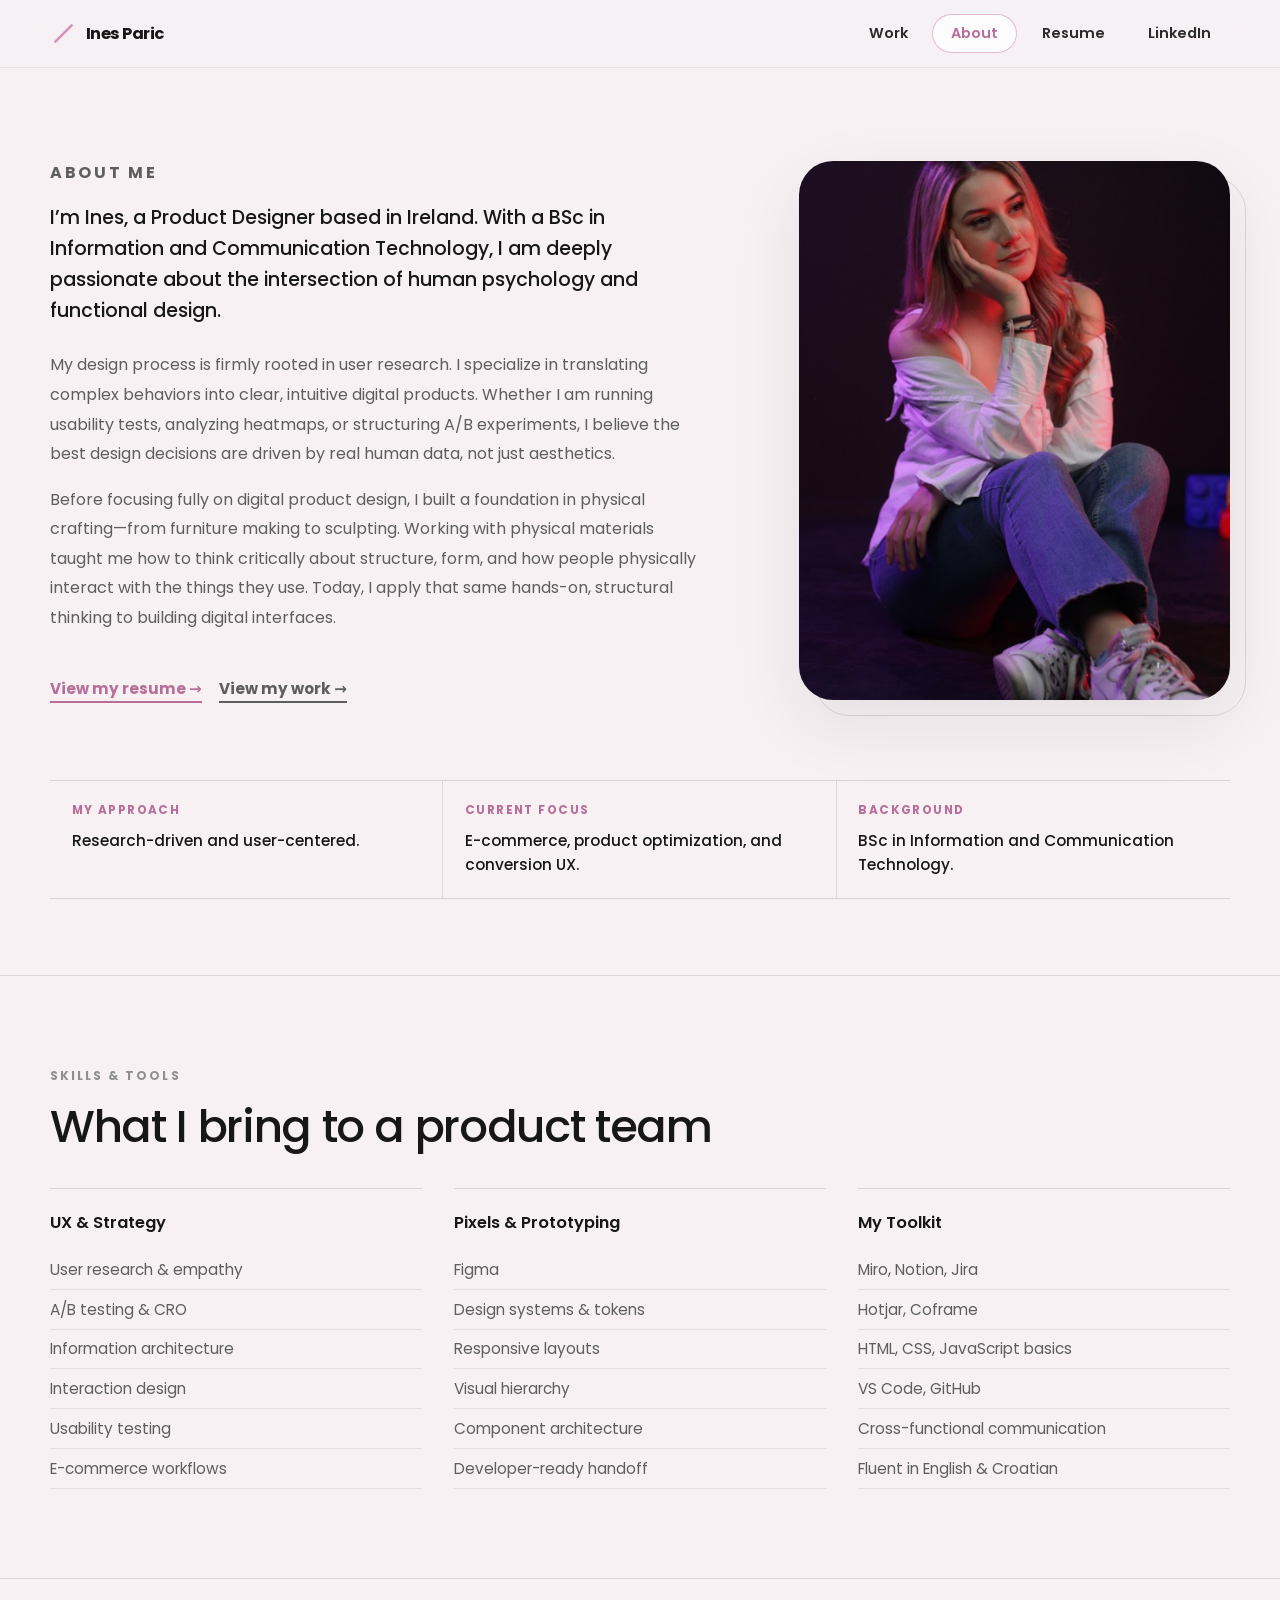
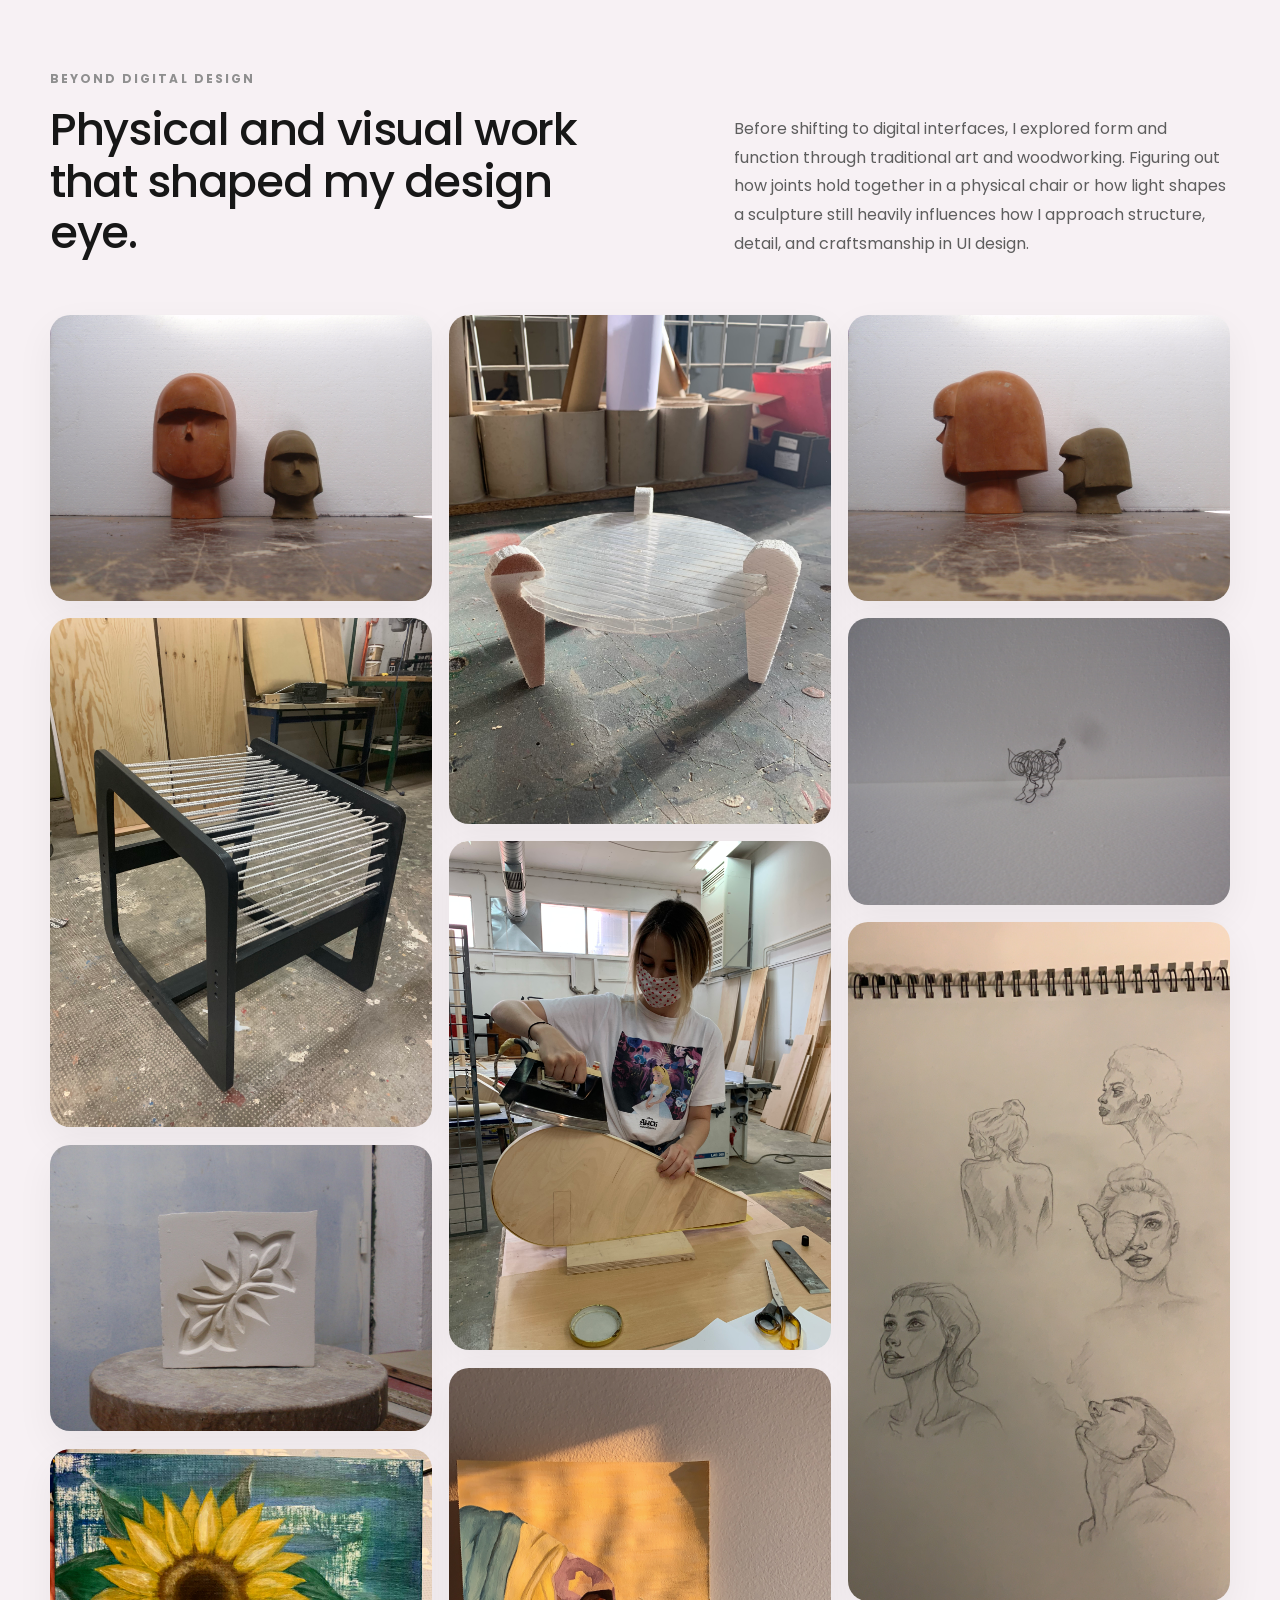
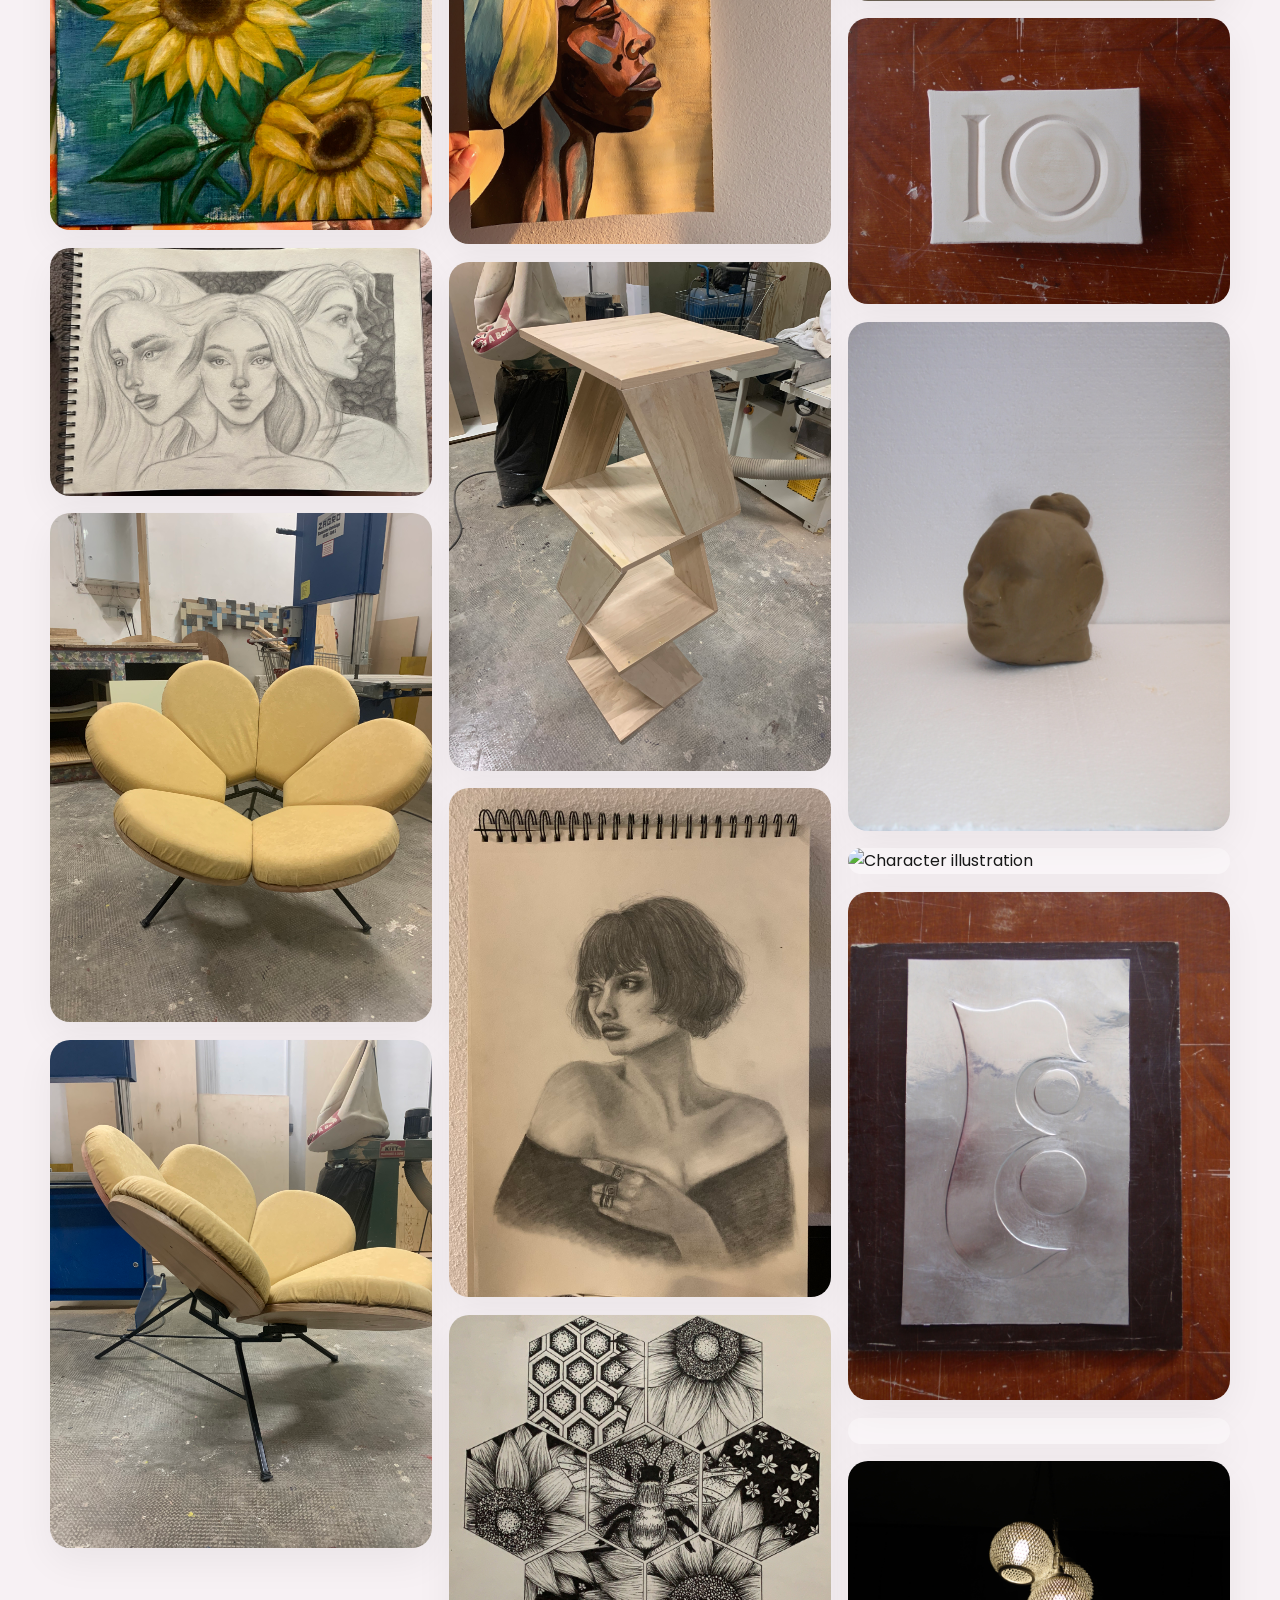
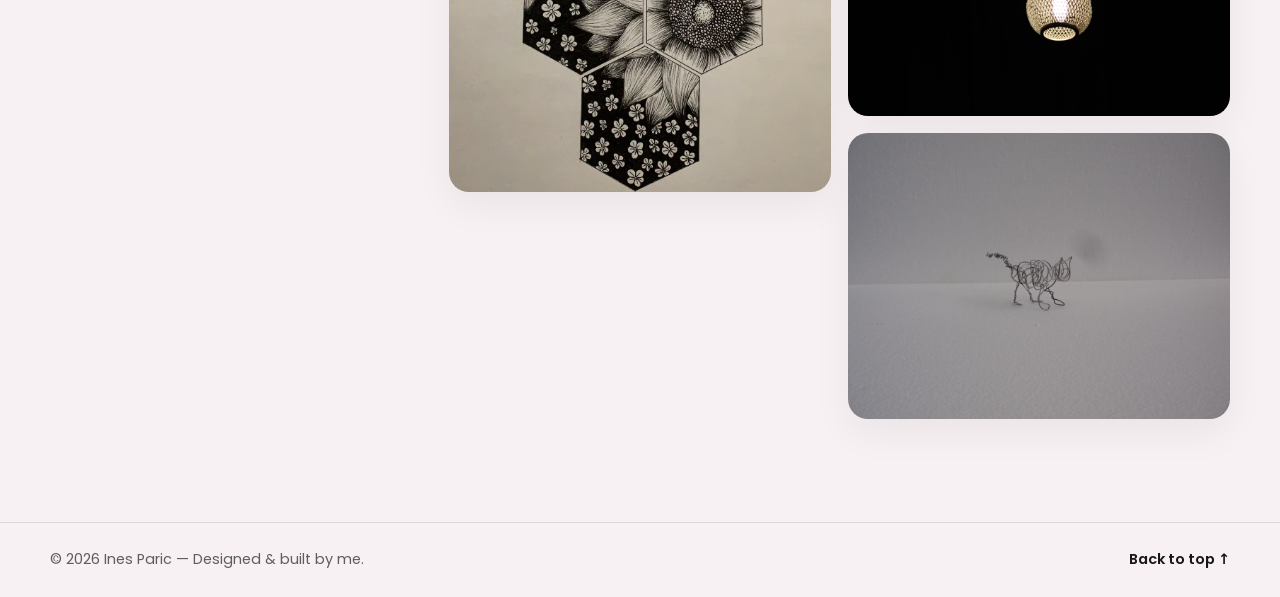
==== commit d2f03385: "Updated homepage layout, refined About copy, and overhauled Otrium case study" ====
--- a/about.html
+++ b/about.html
@@ -6,7 +6,7 @@
     <title>About | Ines Paric</title>
     <meta
       name="description"
-      content="About Ines Paric, a junior UX and product designer focused on user research, product design, e-commerce UX, and clear digital experiences."
+      content="About Ines Paric, a Product Designer focused on user research, data-driven design decisions, and clear digital experiences."
     />
     <link rel="stylesheet" href="css/style.css" />
   </head>
@@ -57,15 +57,15 @@
             <p class="eyebrow">About me</p>
 
             <p style="font-size: clamp(1.15rem, 1.5vw, 1.25rem); color: var(--ink); font-weight: 500; margin-bottom: 1.5rem; line-height: 1.6;">
-              I’m Ines, a Product Designer with a background in ICT &amp; Media Design. I am incredibly passionate about the sweet spot where creative visual design meets human psychology—building digital experiences that not only look beautiful but actually solve real user problems.
+              I’m Ines, a Product Designer based in Ireland. With a BSc in Information and Communication Technology, I am deeply passionate about the intersection of human psychology and functional design.
             </p>
 
             <p>
-              I bring hands-on industry experience in e-commerce and product UX. Most recently, I shaped the Store Credit checkout experience at <strong>Otrium</strong>, where I learned how to balance complex business goals with crystal-clear user journeys through rigorous user testing, prototyping, and cross-functional collaboration. 
+              My design process is firmly rooted in user research. I specialize in translating complex behaviors into clear, intuitive digital products. Whether I am running usability tests, analyzing heatmaps, or structuring A/B experiments, I believe the best design decisions are driven by real human data, not just aesthetics. 
             </p>
 
             <p>
-              Whether I am optimizing a high-traffic checkout flow, designing inclusive navigation concepts, or building physical furniture in my studio, I thrive on turning messy, complex challenges into structured and practical design decisions.
+              Before focusing fully on digital product design, I built a foundation in physical crafting—from furniture making to sculpting. Working with physical materials taught me how to think critically about structure, form, and how people physically interact with the things they use. Today, I apply that same hands-on, structural thinking to building digital interfaces.
             </p>
 
             <div class="about-actions">
@@ -98,16 +98,16 @@
       <section class="about-profile-strip">
         <div class="container about-profile-grid fade-in-up">
           <div>
+            <span>My approach</span>
+            <p>Research-driven and user-centered.</p>
+          </div>
+          <div>
             <span>Current focus</span>
-            <p>UX and product design for digital products</p>
-          </div>
-          <div>
-            <span>Strengths</span>
-            <p>Research, structure, visual design, and communication</p>
+            <p>E-commerce, product optimization, and conversion UX.</p>
           </div>
           <div>
             <span>Background</span>
-            <p>ICT &amp; Media Design with creative and technical foundations</p>
+            <p>BSc in Information and Communication Technology.</p>
           </div>
         </div>
       </section>
@@ -117,43 +117,43 @@
         <div class="container">
           <div class="about-section-heading fade-in-up">
             <p class="eyebrow">Skills &amp; tools</p>
-            <h2>What I bring into a product team</h2>
+            <h2>What I bring to a product team</h2>
           </div>
 
           <div class="about-skills-grid">
             <article class="about-skill-column fade-in-up">
-              <h3>UX &amp; Product Design</h3>
+              <h3>UX &amp; Strategy</h3>
               <ul>
-                <li>User research</li>
+                <li>User research &amp; empathy</li>
+                <li>A/B testing &amp; CRO</li>
+                <li>Information architecture</li>
+                <li>Interaction design</li>
                 <li>Usability testing</li>
-                <li>Interaction design</li>
-                <li>Information architecture</li>
-                <li>Wireframing and prototyping</li>
-                <li>E-commerce and conversion-focused UX</li>
+                <li>E-commerce workflows</li>
               </ul>
             </article>
 
             <article class="about-skill-column fade-in-up">
-              <h3>Visual &amp; UI Design</h3>
+              <h3>Pixels &amp; Prototyping</h3>
               <ul>
                 <li>Figma</li>
-                <li>Design systems</li>
+                <li>Design systems &amp; tokens</li>
                 <li>Responsive layouts</li>
                 <li>Visual hierarchy</li>
-                <li>Component thinking</li>
-                <li>Design handoff</li>
+                <li>Component architecture</li>
+                <li>Developer-ready handoff</li>
               </ul>
             </article>
 
             <article class="about-skill-column fade-in-up">
-              <h3>Tools &amp; Workflow</h3>
+              <h3>My Toolkit</h3>
               <ul>
-                <li>Miro · Notion · Jira</li>
-                <li>Hotjar · Coframe</li>
-                <li>HTML · CSS · JavaScript basics</li>
-                <li>VS Code · GitHub</li>
-                <li>ChatGPT · Claude · Gemini</li>
-                <li>Cross-functional collaboration</li>
+                <li>Miro, Notion, Jira</li>
+                <li>Hotjar, Coframe</li>
+                <li>HTML, CSS, JavaScript basics</li>
+                <li>VS Code, GitHub</li>
+                <li>Cross-functional communication</li>
+                <li>Fluent in English &amp; Croatian</li>
               </ul>
             </article>
           </div>
@@ -169,10 +169,7 @@
           </div>
 
           <p>
-            Before focusing on UX, I built a foundation in physical and visual
-            design through furniture making, sculpture, clay modelling, and
-            illustration. It still influences how I think about form, detail, and
-            craft in digital interfaces.
+            Before shifting to digital interfaces, I explored form and function through traditional art and woodworking. Figuring out how joints hold together in a physical chair or how light shapes a sculpture still heavily influences how I approach structure, detail, and craftsmanship in UI design.
           </p>
         </div>
       </section>
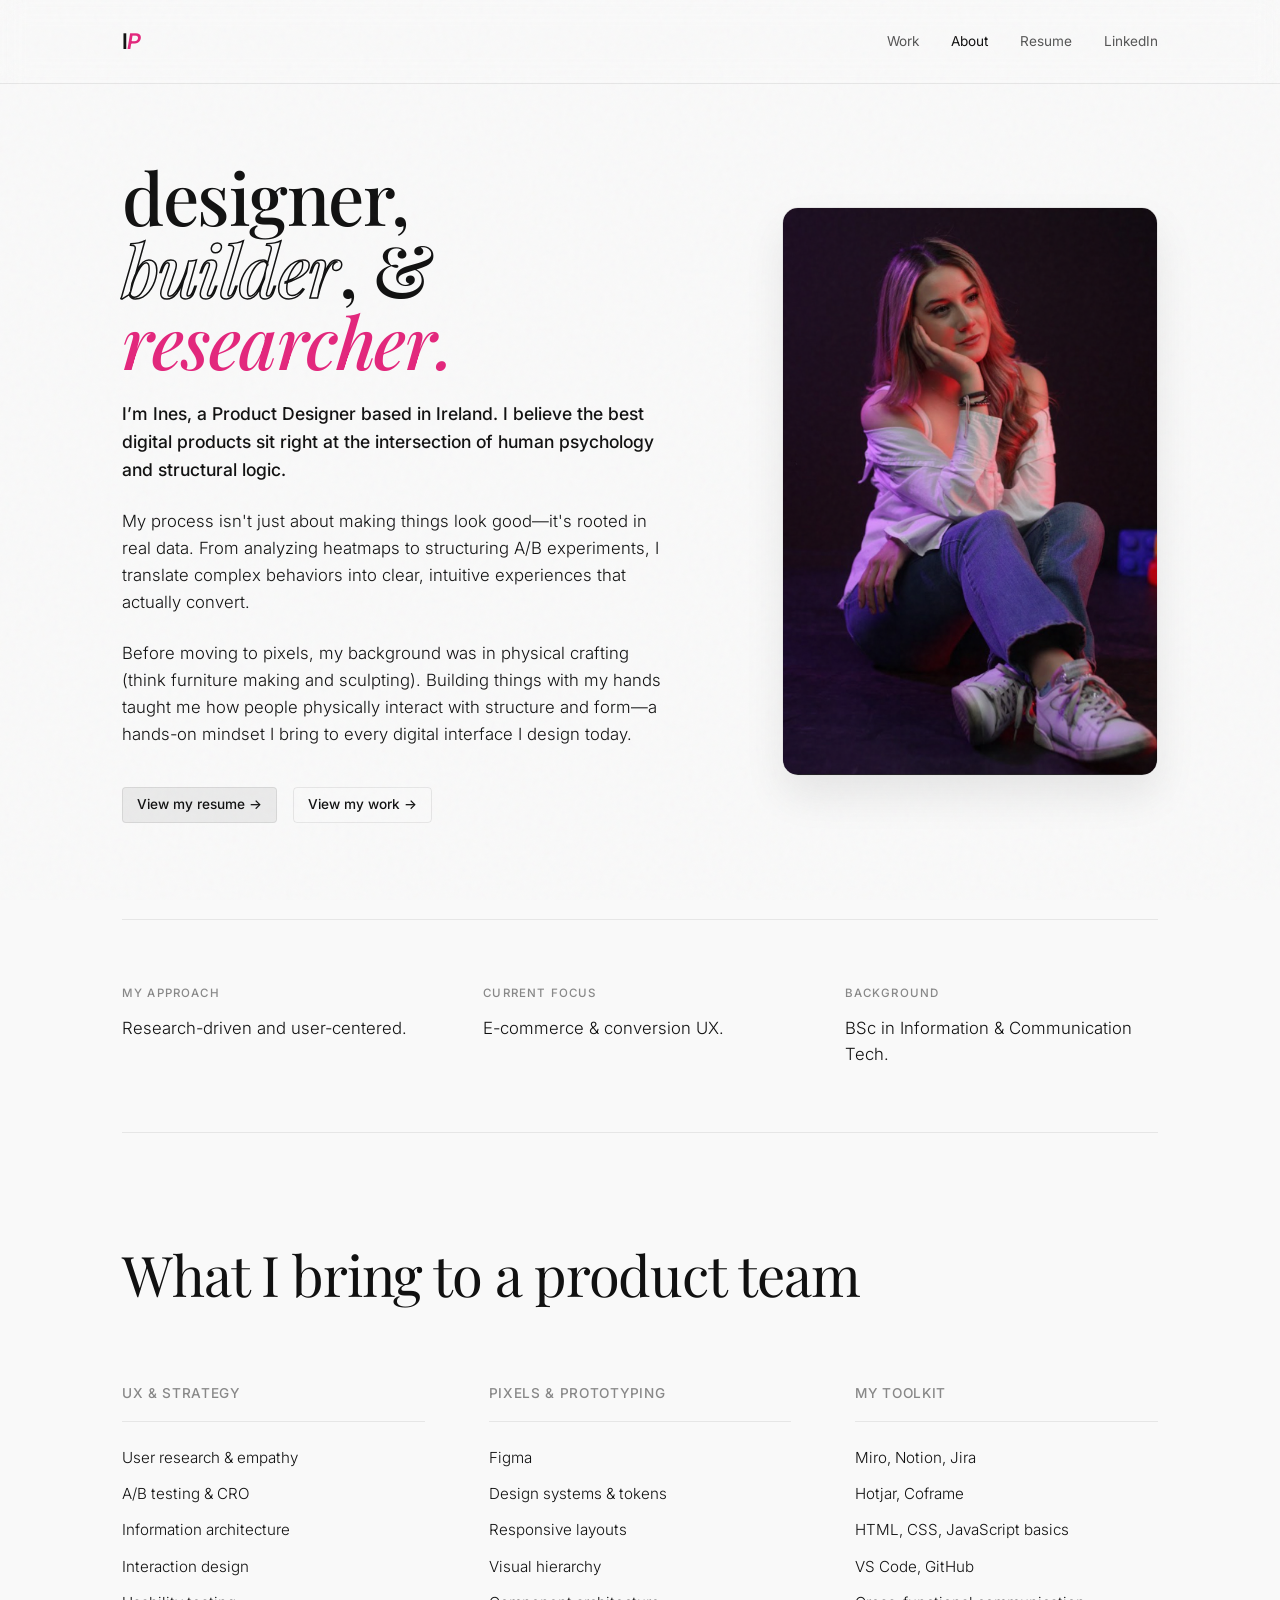
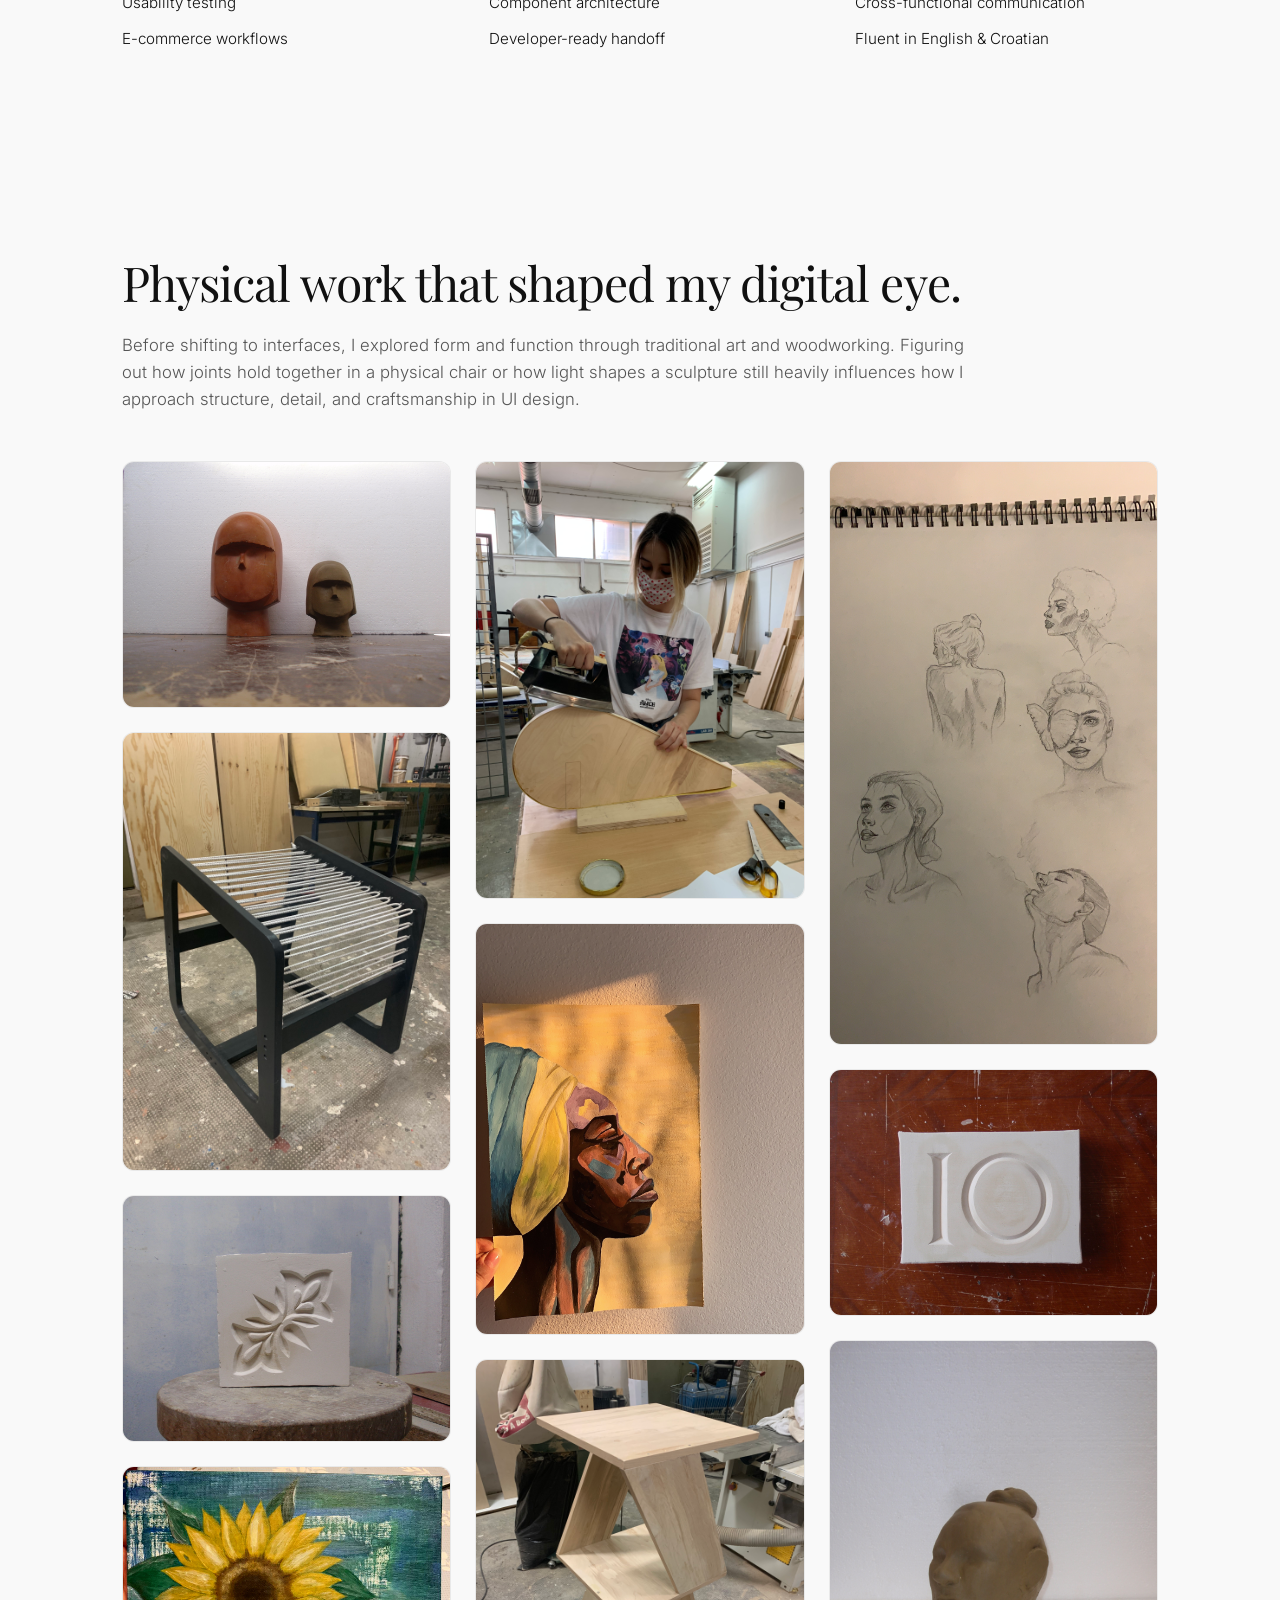
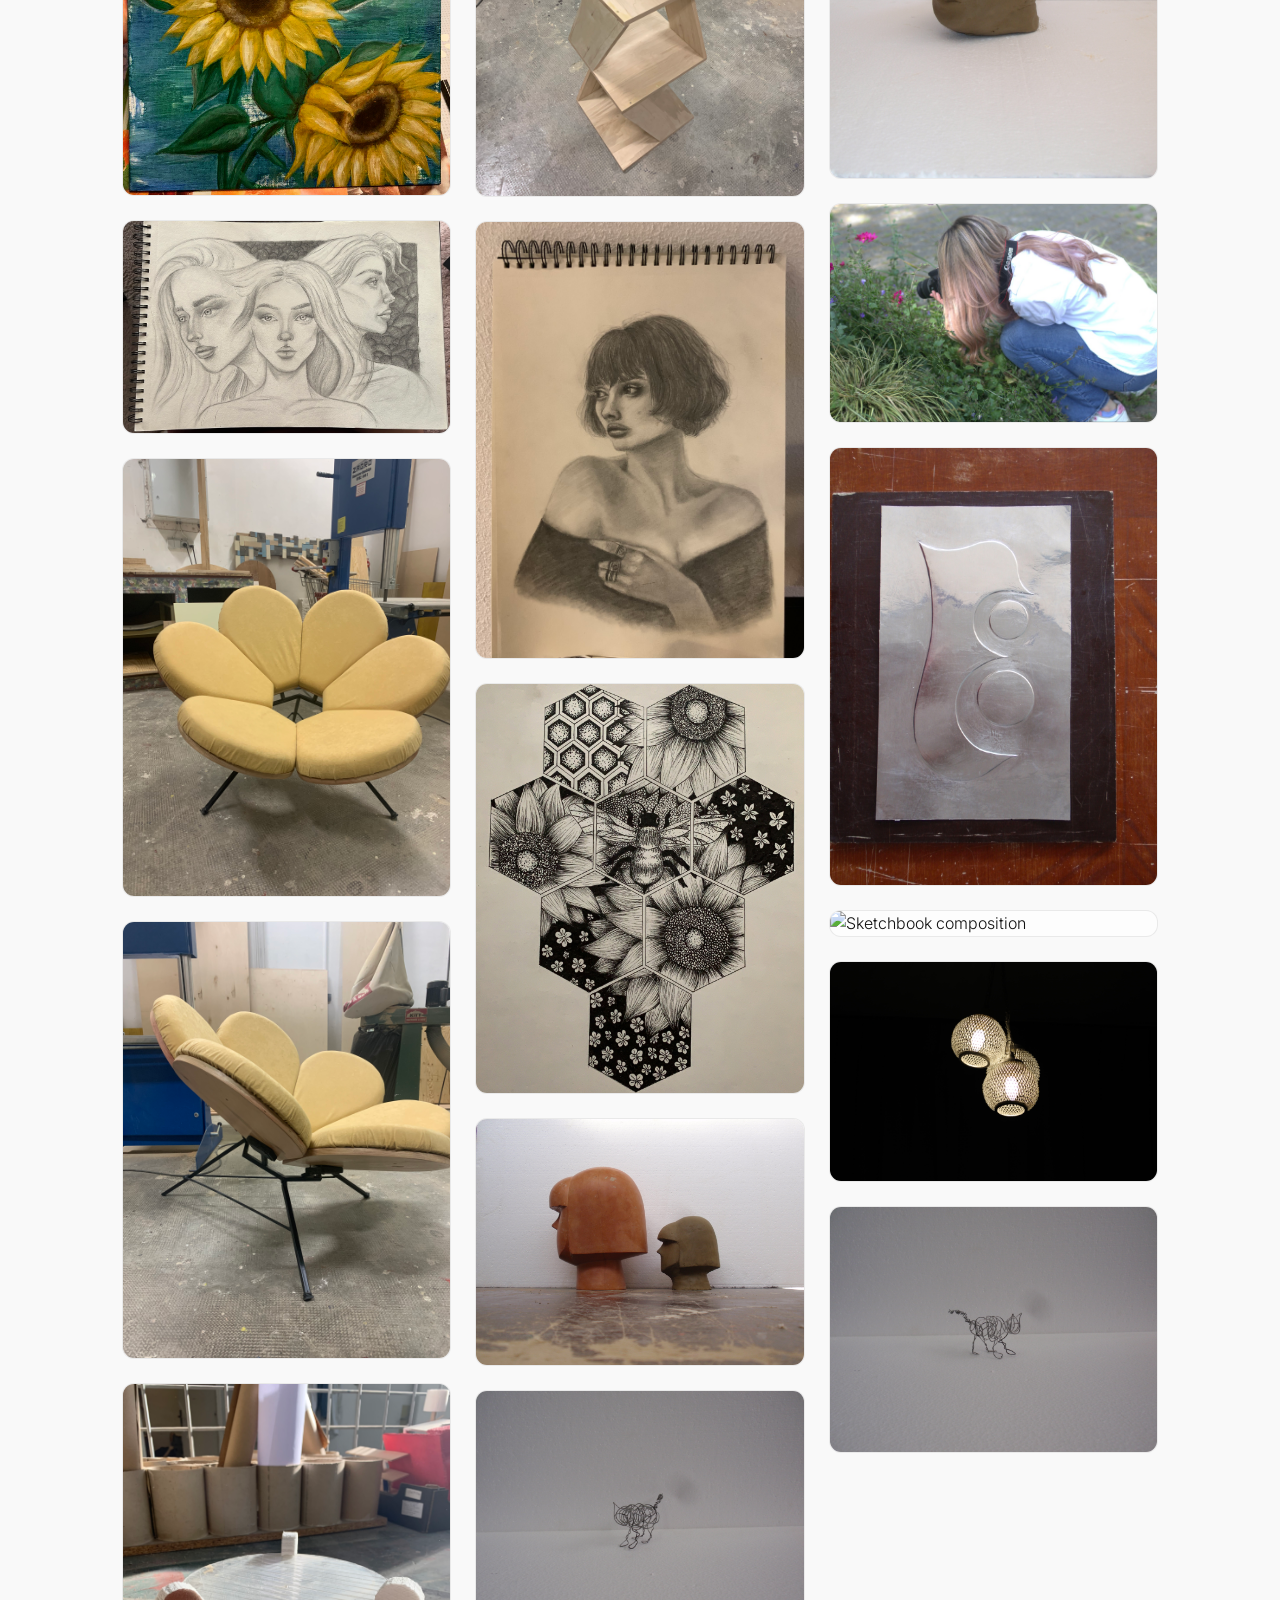
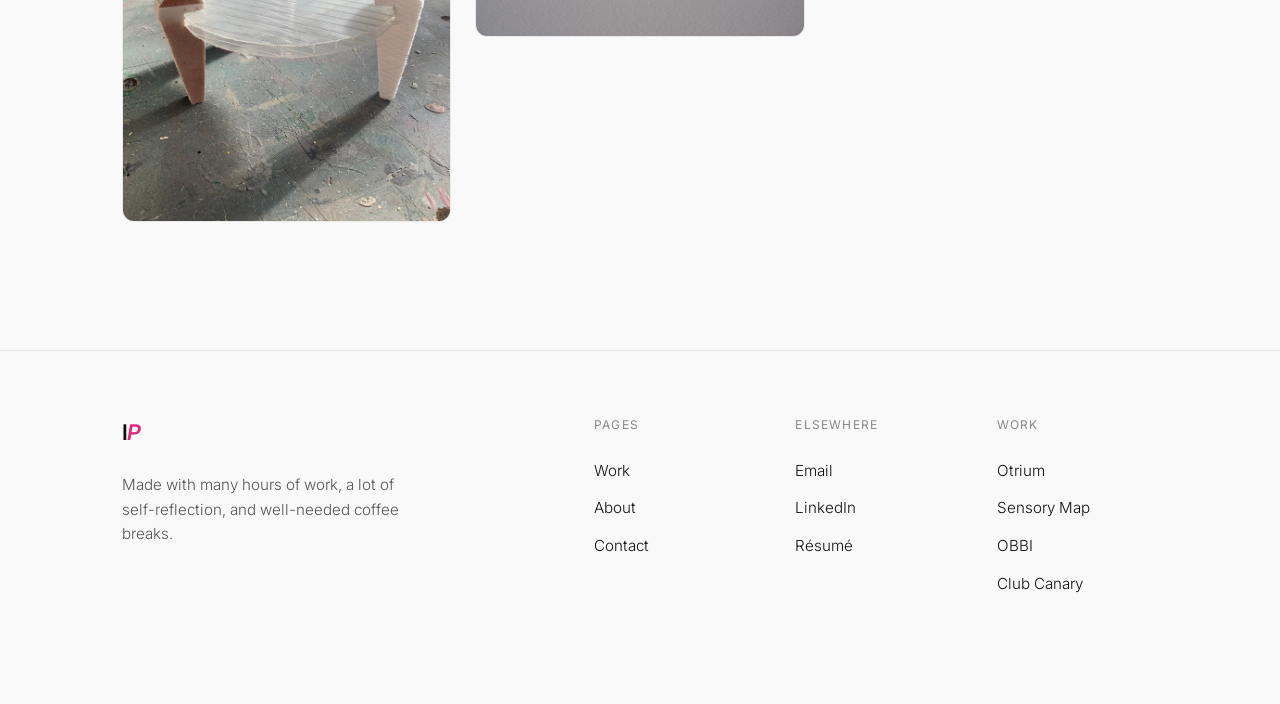
==== commit 92210f09: "Updated project 3 formatting and spacing" ====
--- a/about.html
+++ b/about.html
@@ -12,12 +12,11 @@
   </head>
 
   <body class="about-page" id="top">
-    <!-- ===== NAVBAR ===== -->
+    <!-- ===== NEW NAVBAR ===== -->
     <header class="navbar">
       <div class="container nav-container">
         <a href="index.html" class="logo-link" aria-label="Go to homepage">
-          <img src="assets/logo.svg" alt="" class="logo-icon" />
-          <span>Ines Paric</span>
+          <span class="logo-text">I<span class="highlight-pink" style="font-style: italic;">P</span></span>
         </a>
 
         <nav aria-label="Main navigation">
@@ -25,24 +24,10 @@
             <li><a href="index.html#work" class="nav-link">Work</a></li>
             <li><a href="about.html" class="nav-link active">About</a></li>
             <li>
-              <a
-                href="assets/cv/Ines_CV.pdf"
-                target="_blank"
-                rel="noopener noreferrer"
-                class="nav-link"
-              >
-                Resume
-              </a>
+              <a href="assets/cv/Ines_CV.pdf" target="_blank" rel="noopener noreferrer" class="nav-link">Resume</a>
             </li>
             <li>
-              <a
-                href="https://www.linkedin.com/in/ines-pari%C4%87-2a69b4251/"
-                target="_blank"
-                rel="noopener noreferrer"
-                class="nav-link"
-              >
-                LinkedIn
-              </a>
+              <a href="https://www.linkedin.com/in/ines-pari%C4%87-2a69b4251/" target="_blank" rel="noopener noreferrer" class="nav-link">LinkedIn</a>
             </li>
           </ul>
         </nav>
@@ -51,63 +36,62 @@
 
     <main>
       <!-- ===== ABOUT HERO ===== -->
-      <section class="about-hero">
-        <div class="container about-hero-grid">
-          <div class="about-copy fade-in-up">
-            <p class="eyebrow">About me</p>
-
-            <p style="font-size: clamp(1.15rem, 1.5vw, 1.25rem); color: var(--ink); font-weight: 500; margin-bottom: 1.5rem; line-height: 1.6;">
-              I’m Ines, a Product Designer based in Ireland. With a BSc in Information and Communication Technology, I am deeply passionate about the intersection of human psychology and functional design.
-            </p>
-
-            <p>
-              My design process is firmly rooted in user research. I specialize in translating complex behaviors into clear, intuitive digital products. Whether I am running usability tests, analyzing heatmaps, or structuring A/B experiments, I believe the best design decisions are driven by real human data, not just aesthetics. 
-            </p>
-
-            <p>
-              Before focusing fully on digital product design, I built a foundation in physical crafting—from furniture making to sculpting. Working with physical materials taught me how to think critically about structure, form, and how people physically interact with the things they use. Today, I apply that same hands-on, structural thinking to building digital interfaces.
-            </p>
-
-            <div class="about-actions">
-              <a
-                href="assets/cv/Ines_CV.pdf"
-                target="_blank"
-                rel="noopener noreferrer"
-                class="project-link"
-              >
+      <section class="container fade-in-up" style="padding-top: 2rem;">
+        <div class="about-hero-grid">
+          
+          <div class="about-hero-text">
+            <!-- Shrunk the font size and the margin below the heading -->
+            <h1 class="hero-title" style="font-size: clamp(2.8rem, 6vw, 4.5rem); margin-bottom: 1.5rem; line-height: 1;">
+              designer,<br>
+              <span class="highlight-pink outline" style="color: transparent; -webkit-text-stroke: 1.5px var(--ink); font-style: italic;">builder</span>, &<br>
+              <span class="highlight-pink">researcher.</span>
+            </h1>
+            
+            <p class="hero-bio" style="font-size: 1.1rem; color: var(--ink); font-weight: 500; margin-bottom: 1.5rem;">
+              I’m Ines, a Product Designer based in Ireland. I believe the best digital products sit right at the intersection of human psychology and structural logic.
+            </p>
+
+            <p class="hero-bio" style="margin-bottom: 1.5rem;">
+              My process isn't just about making things look good—it's rooted in real data. From analyzing heatmaps to structuring A/B experiments, I translate complex behaviors into clear, intuitive experiences that actually convert.
+            </p>
+
+            <p class="hero-bio" style="margin-bottom: 2.5rem;">
+              Before moving to pixels, my background was in physical crafting (think furniture making and sculpting). Building things with my hands taught me how people physically interact with structure and form—a hands-on mindset I bring to every digital interface I design today.
+            </p>
+
+            <div class="about-actions" style="display: flex; gap: 1rem;">
+              <a href="assets/cv/Ines_CV.pdf" target="_blank" rel="noopener noreferrer" class="pill" style="border: 1px solid var(--border);">
                 View my resume →
               </a>
-              <a href="index.html#work" class="project-link secondary-link">
+              <a href="index.html#work" class="pill" style="background: transparent; border: 1px solid var(--border);">
                 View my work →
               </a>
             </div>
-          
-          </div>
-
-          <div class="about-image-wrap fade-in-up">
-            <img
-              src="assets/images/ines2.png"
-              alt="Portrait of Ines Paric"
-              class="about-main-image image-fallback"
-            />
-          </div>
+          </div>
+
+          <div class="about-image-wrapper">
+            <img src="assets/images/ines2.png" alt="Portrait of Ines Paric" class="about-main-image image-fallback" style="box-shadow: 0 20px 40px rgba(0,0,0,0.08);" />
+          </div>
+
         </div>
       </section>
 
       <!-- ===== PROFILE SUMMARY ===== -->
-      <section class="about-profile-strip">
-        <div class="container about-profile-grid fade-in-up">
-          <div>
-            <span>My approach</span>
-            <p>Research-driven and user-centered.</p>
-          </div>
-          <div>
-            <span>Current focus</span>
-            <p>E-commerce, product optimization, and conversion UX.</p>
-          </div>
-          <div>
-            <span>Background</span>
-            <p>BSc in Information and Communication Technology.</p>
+      <section class="container fade-in-up">
+        <div class="about-profile-strip">
+          <div class="about-profile-grid">
+            <div>
+              <span>My approach</span>
+              <p>Research-driven and user-centered.</p>
+            </div>
+            <div>
+              <span>Current focus</span>
+              <p>E-commerce & conversion UX.</p>
+            </div>
+            <div>
+              <span>Background</span>
+              <p>BSc in Information & Communication Tech.</p>
+            </div>
           </div>
         </div>
       </section>
@@ -116,8 +100,7 @@
       <section class="about-skills-section">
         <div class="container">
           <div class="about-section-heading fade-in-up">
-            <p class="eyebrow">Skills &amp; tools</p>
-            <h2>What I bring to a product team</h2>
+            <h2 style="font-family: 'Playfair Display', serif; font-size: clamp(2.5rem, 5vw, 3.5rem); letter-spacing: -0.02em;">What I bring to a product team</h2>
           </div>
 
           <div class="about-skills-grid">
@@ -160,17 +143,15 @@
         </div>
       </section>
 
-      <!-- ===== CREATIVE WORK ===== -->
-      <section class="creative-work-intro">
-        <div class="container creative-work-grid fade-in-up">
-          <div>
-            <p class="eyebrow">Beyond digital design</p>
-            <h2>Physical and visual work that shaped my design eye.</h2>
-          </div>
-
-          <p>
-            Before shifting to digital interfaces, I explored form and function through traditional art and woodworking. Figuring out how joints hold together in a physical chair or how light shapes a sculpture still heavily influences how I approach structure, detail, and craftsmanship in UI design.
-          </p>
+     <!-- ===== CREATIVE WORK ===== -->
+      <section class="creative-work-intro fade-in-up">
+        <div class="container">
+          <div class="creative-text-stack">
+            <h2 style="font-family: 'Playfair Display', serif; font-size: clamp(2rem, 4vw, 3rem); letter-spacing: -0.02em; line-height: 1.1; margin-bottom: 1.5rem;">Physical work that shaped my digital eye.</h2>
+            <p style="font-size: 1.05rem; line-height: 1.6; color: var(--ink-muted);">
+              Before shifting to interfaces, I explored form and function through traditional art and woodworking. Figuring out how joints hold together in a physical chair or how light shapes a sculpture still heavily influences how I approach structure, detail, and craftsmanship in UI design.
+            </p>
+          </div>
         </div>
       </section>
 
@@ -204,27 +185,57 @@
       </section>
     </main>
 
+    <!-- ===== NEW GRID FOOTER ===== -->
     <footer class="site-footer">
-      <div class="container footer-inner">
-        <p>© 2026 Ines Paric — Designed &amp; built by me.</p>
-        <a href="#top">Back to top ↑</a>
+      <div class="container footer-grid">
+        
+        <div class="footer-brand">
+          <a href="index.html" class="logo-link" aria-label="Go to homepage" style="margin-bottom: 1.5rem; display: block;">
+            <span class="logo-text">I<span class="highlight-pink" style="font-style: italic;">P</span></span>
+          </a>
+          <p>Made with many hours of work, a lot of self-reflection, and well-needed coffee breaks.</p>
+        </div>
+
+        <div class="footer-links-group">
+          
+          <div class="footer-column">
+            <h4>Pages</h4>
+            <ul>
+              <li><a href="index.html">Work</a></li>
+              <li><a href="about.html">About</a></li>
+              <li><a href="mailto:ines.paric1@gmail.com">Contact</a></li>
+            </ul>
+          </div>
+
+          <div class="footer-column">
+            <h4>Elsewhere</h4>
+            <ul>
+              <li><a href="mailto:ines.paric1@gmail.com">Email</a></li>
+              <li><a href="https://www.linkedin.com/in/ines-pari%C4%87-2a69b4251/" target="_blank" rel="noopener noreferrer">LinkedIn</a></li>
+              <li><a href="assets/cv/Ines_CV.pdf" target="_blank" rel="noopener noreferrer">Résumé</a></li>
+            </ul>
+          </div>
+
+          <div class="footer-column">
+            <h4>Work</h4>
+            <ul>
+              <li><a href="project4.html">Otrium</a></li>
+              <li><a href="project2.html">Sensory Map</a></li>
+              <li><a href="project3.html">OBBI</a></li>
+              <li><a href="project1.html">Club Canary</a></li>
+            </ul>
+          </div>
+
+        </div>
+
       </div>
     </footer>
 
+    <!-- Link your main JavaScript (Fairy Dust!) -->
+    <script src="js/script.js"></script>
+
+    <!-- Keep your image fallback logic here for the gallery -->
     <script>
-      const fadeElements = document.querySelectorAll(".fade-in-up");
-
-      const fadeObserver = new IntersectionObserver(
-        (entries) => {
-          entries.forEach((entry) => {
-            if (entry.isIntersecting) entry.target.classList.add("visible");
-          });
-        },
-        { threshold: 0.12 }
-      );
-
-      fadeElements.forEach((element) => fadeObserver.observe(element));
-
       const fallbackExtensions = ["jpg", "JPG", "jpeg", "JPEG", "png", "PNG", "webp", "WEBP"];
 
       document.querySelectorAll("img.image-fallback").forEach((img) => {
--- a/css/style.css
+++ b/css/style.css
@@ -1,299 +1,989 @@
-/* ========== GOOGLE FONT ========== */
-@import url("https://fonts.googleapis.com/css2?family=Poppins:wght@300;400;500;600;700&display=swap");
-
-/* ========== ROOT & RESET ========== */
+/* =========================================
+   1. RESET & VARIABLES
+   ========================================= */
+@import url('https://fonts.googleapis.com/css2?family=Inter:wght@300;400;500;600&display=swap');
+@import url('https://fonts.googleapis.com/css2?family=Inter:wght@300;400;500;600&display=swap');
+@import url('https://fonts.googleapis.com/css2?family=Playfair+Display:ital,wght@0,500;1,500&display=swap');
+
 :root {
-  --page-bg: #f7f1f4; 
-  --surface: #ffffff; 
-  --ink: #171717; 
-  --muted: #5e5e5e; 
-  --muted-light: #8f8f8f;
-  --line: rgba(23, 23, 23, 0.13); 
-  --accent: #d695ba; 
-  --accent-dark: #b76f99; 
-  --accent-soft: #f2dce8;
-  --shadow: 0 24px 70px rgba(22, 22, 22, 0.08); 
-  --container: 1180px;
-}
-
-* { 
-  margin: 0; 
-  padding: 0; 
-  box-sizing: border-box; 
-}
-
-html { 
-  scroll-behavior: smooth; 
-  background: var(--page-bg); 
-  transition: background-color 0.9s ease; 
+  --font-main: 'Inter', -apple-system, BlinkMacSystemFont, "Segoe UI", sans-serif;
+  --page-bg: #f9f9f9; /* Default background, overridden by your JS on scroll */
+  --ink: #111111;
+  --ink-muted: #555555;
+  --ink-light: #888888;
+  --border: rgba(0, 0, 0, 0.08);
+  --border-hover: rgba(0, 0, 0, 0.2);
+  --surface: rgba(255, 255, 255, 0.6);
+  --container: 1100px;
+}
+
+* {
+  box-sizing: border-box;
+  margin: 0;
+  padding: 0;
 }
 
 body {
-  min-height: 100vh; 
-  font-family: "Poppins", system-ui, -apple-system, sans-serif;
-  -webkit-font-smoothing: antialiased; 
+  font-family: var(--font-main);
+  font-weight: 300;
+  background-color: var(--page-bg);
+  color: var(--ink);
+  line-height: 1.6;
+  -webkit-font-smoothing: antialiased;
   -moz-osx-font-smoothing: grayscale;
-  text-rendering: optimizeLegibility;
-  background: radial-gradient(circle at 10% 18%, rgba(214, 149, 186, 0.26), transparent 18rem),
-    radial-gradient(circle at 88% 82%, rgba(183, 111, 153, 0.18), transparent 20rem),
-    linear-gradient(180deg, rgba(255, 255, 255, 0.38), rgba(255, 255, 255, 0.08)), var(--page-bg);
-  color: var(--ink); 
-  line-height: 1.6; 
-  transition: background-color 0.9s ease;
-}
-
-img { max-width: 100%; }
-a { color: inherit; }
-::selection { background: var(--accent-soft); color: var(--ink); }
-.container { width: min(var(--container), calc(100% - 48px)); margin: 0 auto; }
-
-/* ========== UTILITIES & ACCENTS ========== */
+  /* This ensures the JS background color change is buttery smooth */
+  transition: background-color 0.8s cubic-bezier(0.25, 1, 0.5, 1); 
+}
+html {
+  scroll-behavior: smooth;
+}
+
+img, video {
+  max-width: 100%;
+  display: block;
+}
+
+a {
+  color: inherit;
+  text-decoration: none;
+}
+
+.container {
+  max-width: var(--container);
+  margin: 0 auto;
+  padding: 0 2rem;
+}
+
+/* =========================================
+   2. TYPOGRAPHY
+   ========================================= */
+h1, h2, h3, h4 {
+  font-weight: 400;
+  letter-spacing: -0.03em;
+  color: var(--ink);
+}
+
+h1 {
+  font-size: clamp(2.5rem, 5vw, 4rem);
+  line-height: 1.1;
+}
+
+h2 {
+  font-size: clamp(2rem, 4vw, 3rem);
+  margin-bottom: 1rem;
+}
+
+h3 {
+  font-size: 1.25rem;
+  font-weight: 500;
+  letter-spacing: -0.01em;
+  margin-bottom: 0.5rem;
+}
+
+p {
+  color: var(--ink-muted);
+}
+
+.eyebrow {
+  font-size: 0.75rem;
+  text-transform: uppercase;
+  letter-spacing: 0.1em;
+  font-weight: 600;
+  color: var(--ink-light);
+  margin-bottom: 1.5rem;
+}
+
+.text-accent {
+  font-style: italic;
+  font-weight: 300;
+  color: var(--ink-muted);
+}
+
+/* =========================================
+   3. NAVIGATION
+   ========================================= */
+.navbar {
+  position: fixed;
+  top: 0;
+  left: 0;
+  width: 100%;
+  padding: 1.5rem 0;
+  z-index: 100;
+  backdrop-filter: blur(12px);
+  -webkit-backdrop-filter: blur(12px);
+  background: rgba(255, 255, 255, 0.1);
+  border-bottom: 1px solid var(--border);
+  transition: background 0.3s ease;
+}
+
+.nav-container {
+  display: flex;
+  justify-content: space-between;
+  align-items: center;
+}
+
+.logo-link {
+  display: flex;
+  align-items: center;
+  gap: 0.75rem;
+  font-weight: 500;
+  font-size: 1rem;
+  letter-spacing: -0.01em;
+}
+
+.logo-icon {
+  width: 20px;
+  height: 20px;
+}
+
+.nav-links {
+  display: flex;
+  list-style: none;
+  gap: 2rem;
+}
+
+.nav-link {
+  font-size: 0.85rem;
+  font-weight: 400;
+  color: var(--ink-muted);
+  transition: color 0.2s ease;
+}
+
+.nav-link:hover, .nav-link.active {
+  color: var(--ink);
+}
+
+/* =========================================
+   4. HERO SECTION
+   ========================================= */
+/* =========================================
+   4. HERO SECTION & LAYOUT
+   ========================================= */
+.home-hero {
+  padding-top: 14rem; /* This is the magic line that pushes it below the navbar! */
+  padding-bottom: 6rem;
+  min-height: 85vh;
+  display: flex;
+  align-items: center; /* This centers it vertically on the screen */
+}
+
+.hero-content-minimal {
+  max-width: 800px;
+}
+
+.hero-title {
+  font-family: 'Playfair Display', serif; /* Applies the editorial font */
+  font-size: clamp(4.5rem, 12vw, 9.5rem);
+  font-weight: 500;
+  line-height: 0.82;
+  letter-spacing: -0.02em; /* Adjusted slightly for the serif font */
+  margin-top: 0;
+  margin-bottom: 2rem;
+  color: var(--ink);
+}
+
+.highlight-pink {
+  color: #e3267c; 
+  font-style: italic; /* Adds that elegant slant to your last name */
+}
+
+.hero-year {
+  font-family: var(--font-main); /* Keeps the copyright year in the clean sans-serif */
+  font-size: clamp(0.9rem, 2vw, 1.25rem);
+  font-weight: 400;
+  color: var(--ink-light);
+  vertical-align: super;
+  margin-left: 0.5rem;
+  letter-spacing: 0;
+  font-style: normal;
+}
+
+.hero-bio {
+  font-size: 1.05rem;
+  max-width: 550px;
+  color: var(--ink);
+  margin-bottom: 2.5rem;
+  line-height: 1.6;
+}
+
+.hero-bio strong {
+  font-weight: 600;
+}
+
+.hero-pills {
+  display: flex;
+  gap: 0.75rem;
+  flex-wrap: wrap;
+}
+
+.pill {
+  background: rgba(0, 0, 0, 0.06);
+  padding: 6px 14px;
+  border-radius: 4px;
+  font-size: 0.85rem;
+  font-weight: 500;
+  color: var(--ink);
+  transition: background 0.2s ease;
+}
+
+.pill:hover {
+  background: rgba(0, 0, 0, 0.12);
+}
+
+/* =========================================
+   5. STATUS CARD (Right Column)
+   ========================================= */
+.hero-status-card {
+  background: transparent;
+  border: 1px solid var(--border);
+  border-radius: 16px;
+  padding: 2.5rem;
+  max-width: 380px;
+  justify-self: center;
+  width: 100%;
+}
+
+.status-badge {
+  display: inline-flex;
+  align-items: center;
+  gap: 8px;
+  padding: 6px 12px;
+  border-radius: 100px;
+  font-size: 0.75rem;
+  font-weight: 500;
+  color: var(--ink);
+  border: 1px solid var(--border);
+  margin-bottom: 2rem;
+}
+
+.status-badge .dot {
+  width: 6px;
+  height: 6px;
+  background: #111;
+  border-radius: 50%;
+}
+
+.status-list {
+  list-style: none;
+  margin: 0 0 2rem 0;
+}
+
+.status-list li {
+  font-size: 0.9rem;
+  margin-bottom: 1.25rem;
+  padding-bottom: 1.25rem;
+  border-bottom: 1px solid var(--border);
+  display: flex;
+  flex-direction: column;
+  gap: 6px;
+}
+
+.status-list li:last-child {
+  border-bottom: none;
+  margin-bottom: 0;
+  padding-bottom: 0;
+}
+
+.status-list span.label {
+  font-size: 0.7rem;
+  text-transform: uppercase;
+  letter-spacing: 0.05em;
+  color: var(--ink-light);
+  font-weight: 500;
+}
+
+.status-list span.value {
+  font-weight: 400;
+  color: var(--ink);
+}
+
+/* =========================================
+   6. WORK SECTION (GRID LAYOUT)
+   ========================================= */
+.work-section {
+  padding: 2rem 0 8rem 0;
+}
+
+.work-intro h2 {
+  font-size: clamp(2rem, 4vw, 2.5rem);
+  font-weight: 400;
+  letter-spacing: -0.04em;
+  margin-bottom: 4rem;
+}
+
+.project-grid {
+  display: grid;
+  grid-template-columns: 1fr;
+  gap: 4rem 2rem;
+}
+
+/* On desktop, make it a 2-column masonry-style grid */
+@media (min-width: 850px) {
+  .project-grid {
+    grid-template-columns: repeat(2, 1fr);
+  }
+  /* Offset the second column slightly to create that dynamic staggered look */
+  .project-card:nth-child(even) {
+    margin-top: 6rem;
+  }
+}
+
+.card-image-wrap {
+  width: 100%;
+  aspect-ratio: 16 / 11;
+  overflow: hidden;
+  position: relative;
+  transition: transform 0.4s ease;
+}
+
+.card-image-wrap:hover {
+  transform: scale(0.98);
+}
+
+.card-image {
+  width: 100%;
+  height: 100%;
+  object-fit: cover;
+}
+
+.card-meta {
+  margin-top: 1rem;
+}
+
+.meta-row {
+  display: flex;
+  align-items: center;
+  justify-content: space-between;
+  padding: 1rem 0;
+  border-bottom: 1px solid var(--border);
+}
+
+.title-row h3 {
+  font-size: 1.5rem;
+  font-weight: 400;
+  margin: 0;
+  display: flex;
+  align-items: center;
+  gap: 0.5rem;
+}
+
+.title-row h3 span {
+  font-size: 1rem;
+  color: var(--ink-light);
+}
+
+.read-more {
+  font-size: 0.85rem;
+  font-weight: 500;
+  text-transform: uppercase;
+  letter-spacing: 0.05em;
+}
+
+.tag-row {
+  justify-content: flex-start;
+  gap: 0.5rem;
+}
+
+.tag {
+  font-size: 0.7rem;
+  text-transform: uppercase;
+  letter-spacing: 0.05em;
+  font-weight: 600;
+  padding: 4px 10px;
+  border-radius: 100px;
+}
+
+.desc-row p {
+  font-size: 0.95rem;
+  line-height: 1.5;
+  color: var(--ink-muted);
+  margin: 0;
+  padding-top: 0.5rem;
+}
+
+/* =========================================
+   12. PERSONAL SECTION (AUTO-SCROLL)
+   ========================================= */
+.personal-section {
+  padding: 8rem 0;
+}
+
+.personal-gallery-wrapper {
+  width: 100%;
+  overflow: hidden;
+  margin-bottom: 4rem;
+  /* Adds a subtle fade to the left and right edges */
+  mask-image: linear-gradient(to right, transparent, black 10%, black 90%, transparent);
+  -webkit-mask-image: linear-gradient(to right, transparent, black 10%, black 90%, transparent);
+}
+
+.personal-gallery-track {
+  display: flex;
+  width: max-content;
+  gap: 1.5rem;
+  /* 35s controls the speed. Lower = faster! */
+  animation: scrollMarquee 35s linear infinite; 
+}
+
+/* Pause the scrolling when you hover over the images! */
+.personal-gallery-track:hover {
+  animation-play-state: paused;
+}
+
+.personal-photo {
+  height: 340px;
+  width: auto;
+  aspect-ratio: 3 / 4;
+  object-fit: cover;
+  flex-shrink: 0;
+  filter: grayscale(20%);
+  transition: filter 0.3s ease;
+}
+
+.personal-photo:hover {
+  filter: grayscale(0%);
+}
+
+@keyframes scrollMarquee {
+  0% {
+    transform: translateX(0);
+  }
+  100% {
+    /* Moves the track exactly halfway, then loops seamlessly */
+    transform: translateX(calc(-50% - 0.75rem)); 
+  }
+}
+
+.personal-text {
+  max-width: 800px;
+}
+
+.personal-text h2 {
+  font-size: clamp(1.8rem, 3.5vw, 2.5rem);
+  line-height: 1.25;
+  font-weight: 400;
+  letter-spacing: -0.04em;
+  margin-bottom: 2rem;
+  color: var(--ink);
+}
+
+.personal-text p {
+  font-size: 1.05rem;
+  line-height: 1.6;
+  color: var(--ink-muted);
+  max-width: 600px;
+}
+
+
+
+/* =========================================
+   8. ANIMATIONS
+   ========================================= */
 .fade-in-up {
-  opacity: 0; 
-  transform: translateY(14px); 
-  transition: opacity 0.65s ease, transform 0.65s ease;
-  &.visible { 
-    opacity: 1; 
-    transform: translateY(0); 
-  }
-}
-
-.text-accent {
-  color: var(--accent-dark);
+  opacity: 0;
+  transform: translateY(20px);
+  transition: opacity 0.8s ease, transform 0.8s ease;
+}
+
+.fade-in-up.visible {
+  opacity: 1;
+  transform: translateY(0);
+}
+/* =========================================
+   9. ABOUT PAGE
+   ========================================= */
+.about-page main {
+  padding-top: 8rem;
+}
+
+.about-hero-grid {
+  display: grid;
+  grid-template-columns: 1fr;
+  gap: 4rem;
+  margin-bottom: 6rem;
+}
+
+@media (min-width: 980px) {
+  .about-hero-grid {
+    grid-template-columns: 1.2fr 0.8fr;
+    gap: 6rem;
+    align-items: center;
+  }
+}
+
+.about-main-image {
+  border-radius: 16px;
+  border: 1px solid var(--border);
+  width: 100%;
+  height: auto;
+  object-fit: cover;
+}
+
+.about-actions {
+  display: flex;
+  gap: 1.5rem;
+  margin-top: 2.5rem;
+}
+
+/* Profile Strip */
+.about-profile-strip {
+  border-top: 1px solid var(--border);
+  border-bottom: 1px solid var(--border);
+  padding: 4rem 0;
+  margin-bottom: 6rem;
+}
+
+.about-profile-grid {
+  display: grid;
+  grid-template-columns: repeat(auto-fit, minmax(250px, 1fr));
+  gap: 3rem;
+}
+
+.about-profile-grid span {
+  display: block;
+  font-size: 0.72rem;
+  text-transform: uppercase;
+  letter-spacing: 0.1em;
+  color: var(--ink-light);
+  margin-bottom: 0.75rem;
+  font-weight: 500;
+}
+
+.about-profile-grid p {
+  font-size: 1.05rem;
+  color: var(--ink);
+}
+
+/* Skills Section */
+.about-skills-section {
+  margin-bottom: 8rem;
+}
+
+.about-section-heading {
+  margin-bottom: 4rem;
+}
+
+.about-skills-grid {
+  display: grid;
+  grid-template-columns: repeat(auto-fit, minmax(250px, 1fr));
+  gap: 4rem;
+}
+
+.about-skill-column h3 {
+  font-size: 0.85rem;
+  text-transform: uppercase;
+  letter-spacing: 0.05em;
+  color: var(--ink-light);
+  margin-bottom: 1.5rem;
+  border-bottom: 1px solid var(--border);
+  padding-bottom: 1rem;
+}
+
+.about-skill-column ul {
+  list-style: none;
+}
+
+.about-skill-column li {
+  font-size: 0.95rem;
+  color: var(--ink);
+  margin-bottom: 0.75rem;
+}
+
+/* =========================================
+   CREATIVE WORK INTRO & GALLERY (MASONRY)
+   ========================================= */
+.creative-work-intro {
+  padding: 4rem 0 3rem 0; /* Creates the perfect breathing room above the gallery */
+}
+
+.creative-text-stack {
+  max-width: 850px;
+}
+
+.about-gallery {
+  max-width: var(--container);
+  margin: 0 auto 8rem auto;
+  padding: 0 2rem; /* This brings back the side padding! */
+}
+
+.about-gallery-grid {
+  column-count: 1;
+  column-gap: 1.5rem;
+}
+
+@media (min-width: 600px) {
+  .about-gallery-grid {
+    column-count: 2;
+  }
+}
+
+@media (min-width: 900px) {
+  .about-gallery-grid {
+    column-count: 3;
+  }
+}
+
+.about-gallery-item {
+  break-inside: avoid;
+  margin-bottom: 1.5rem;
+  border-radius: 12px;
+  overflow: hidden;
+  border: 1px solid var(--border);
+  background: var(--surface);
+}
+
+.about-gallery-item img {
+  width: 100%;
+  height: auto; 
+  display: block;
+  transition: transform 0.4s ease;
+}
+
+.about-gallery-item:hover img {
+  transform: scale(1.03); 
+}
+/* =========================================
+   10. MOUSE FAIRY DUST TRAIL
+   ========================================= */
+.mouse-particle {
+  position: absolute;
+  pointer-events: none;
+  z-index: 9999;
+  background-color: #e3267c; /* Your signature pink */
+  border-radius: 50%; /* Makes them perfectly round */
+  box-shadow: 0 0 8px 2px rgba(227, 38, 124, 0.4); /* Adds a magical glow */
+  animation: fairyDust 1s forwards cubic-bezier(0.25, 1, 0.5, 1);
+}
+
+@keyframes fairyDust {
+  0% {
+    opacity: 1;
+    transform: scale(1) translateY(0) translateX(0);
+  }
+  100% {
+    opacity: 0;
+    transform: scale(0) translateY(-25px) translateX(var(--drift)); /* Drifts up and away */
+  }
+}
+/* =========================================
+   11. LOGO & BACKGROUND DEPTH
+   ========================================= */
+/* Subtle noise texture for depth */
+body::before {
+  content: "";
+  position: fixed;
+  top: 0;
+  left: 0;
+  width: 100vw;
+  height: 100vh;
+  pointer-events: none;
+  z-index: 9998; /* Sits just under the fairy dust */
+  opacity: 0.03;
+  background-image: url("data:image/svg+xml,%3Csvg viewBox='0 0 200 200' xmlns='http://www.w3.org/2000/svg'%3E%3Cfilter id='noiseFilter'%3E%3CfeTurbulence type='fractalNoise' baseFrequency='0.75' numOctaves='3' stitchTiles='stitch'/%3E%3C/filter%3E%3Crect width='100%25' height='100%25' filter='url(%23noiseFilter)'/%3E%3C/svg%3E");
+}
+
+.logo-text {
+  font-size: 1.35rem;
   font-weight: 600;
-}
-
-.eyebrow { 
-  width: fit-content; 
-  font-size: 0.75rem; 
-  text-transform: uppercase; 
-  letter-spacing: 0.17em; 
-  font-weight: 700; 
-  color: var(--muted-light); 
-  margin-bottom: 1rem; 
-}
-
-.project-link {
-  display: inline-flex; 
-  width: fit-content; 
-  margin-top: 1.35rem; 
-  color: var(--accent-dark); 
-  font-size: 0.95rem; 
-  font-weight: 700; 
-  text-decoration: none; 
-  border-bottom: 2px solid var(--accent-dark); 
-  transition: all 0.2s ease;
-  &:hover { 
-    color: var(--ink); 
-    border-color: var(--ink); 
-    transform: translateX(4px); 
-  }
-}
-
-/* ========== NAVBAR ========== */
-.navbar {
-  position: sticky; 
-  top: 0; 
-  z-index: 100; 
-  background: rgba(247, 241, 244, 0.78); 
-  backdrop-filter: blur(18px); 
-  border-bottom: 1px solid rgba(23, 23, 23, 0.08);
-  
-  .nav-container { display: flex; align-items: center; justify-content: space-between; padding: 0.9rem 0; }
-  
-  .logo-link {
-    display: inline-flex; align-items: center; gap: 0.55rem; text-decoration: none; color: var(--ink); font-weight: 700; letter-spacing: -0.03em; font-size: 1.02rem;
-    &:hover { color: var(--accent-dark); }
-    .logo-icon { width: 27px; height: 27px; display: block; }
-  }
-  
-  .nav-links { list-style: none; display: flex; align-items: center; gap: 0.35rem; }
-  
-  .nav-link {
-    display: inline-flex; align-items: center; justify-content: center; min-height: 36px; padding: 0.42rem 1.12rem; border-radius: 999px; border: 1px solid transparent; text-decoration: none; font-size: 0.9rem; font-weight: 600; color: #2b2b2b; transition: all 0.2s ease;
-    &:hover { background: rgba(255, 255, 255, 0.65); border-color: rgba(23, 23, 23, 0.1); }
-    &.active { background: rgba(255, 255, 255, 0.78); border-color: rgba(214, 149, 186, 0.65); color: var(--accent-dark); }
-  }
-}
-
-/* ========== HOMEPAGE HERO & SCROLL CUE ========== */
-.home-hero {
-  min-height: calc(100vh - 69px); 
-  display: flex; 
-  align-items: center; 
-  padding: clamp(2.3rem, 4vw, 3.6rem) 0;
-  
-  .hero-inner { max-width: 980px; margin-left: max(24px, calc((100vw - var(--container)) / 2)); }
-  
-  h1 { max-width: 820px; font-size: clamp(2rem, 4vw, 3.2rem); line-height: 1.15; letter-spacing: -0.03em; font-weight: 500; text-wrap: balance; }
-  
-  .hero-bottom {
-    display: flex; flex-direction: column; align-items: flex-start; gap: 1.2rem; margin-top: 1.6rem; max-width: 680px;
-    p { color: #383838; font-size: clamp(1rem, 1.15vw, 1.15rem); line-height: 1.75; margin-bottom: 1.5rem; }
-  }
-  
-  .scroll-cue-container { margin-top: 0.5rem; }
-  
-  .scroll-cue {
-    display: inline-flex; align-items: center; gap: 0.65rem; padding: 0.55rem 1.2rem; background: var(--accent-soft); color: var(--accent-dark); text-decoration: none; font-size: 0.9rem; font-weight: 700; border-radius: 100px; border: 1px solid rgba(183, 111, 153, 0.15); transition: all 0.3s cubic-bezier(0.16, 1, 0.3, 1);
-    &:hover { background: var(--accent-dark); color: var(--surface); transform: translateY(2px); .scroll-arrow { animation: bounceArrow 0.8s infinite alternate; } }
-  }
-}
-
-@keyframes bounceArrow {
-  0% { transform: translateY(-2px); }
-  100% { transform: translateY(3px); }
-}
-
-.work-section { padding: clamp(3rem, 6vw, 5rem) 0 6rem; }
-.work-intro {
-  margin-bottom: 3rem;
-  h2 { font-size: clamp(1.8rem, 4vw, 2.8rem); line-height: 1.1; letter-spacing: -0.03em; font-weight: 500; }
-}
-
-/* ========== PROJECTS LIST ========== */
-.project-list { display: flex; flex-direction: column; gap: clamp(4rem, 9vw, 7.5rem); }
-.project-feature {
-  display: grid; grid-template-columns: 200px minmax(0, 1fr); gap: 2rem clamp(2rem, 5vw, 4rem); padding-top: clamp(2rem, 4vw, 3rem); border-top: 1px solid rgba(23, 23, 23, 0.18);
-  .project-meta { color: var(--accent-dark); font-size: 0.78rem; line-height: 2.1; font-weight: 500; text-transform: uppercase; letter-spacing: 0.11em; }
-  .project-year { font-size: clamp(1.4rem, 3vw, 2.4rem); line-height: 1; letter-spacing: 0.04em; margin-bottom: 1.1rem; }
-  .project-main {
-    max-width: 920px;
-    .project-title-link { text-decoration: none; &:hover h3 { color: var(--accent-dark); } }
-    h3 { font-size: clamp(1.5rem, 3vw, 2.2rem); line-height: 1.15; letter-spacing: -0.03em; font-weight: 500; max-width: 800px; transition: color 0.25s ease; }
-    .project-description { margin-top: 1.25rem; max-width: 780px; color: var(--muted); font-size: clamp(1rem, 1.45vw, 1.15rem); line-height: 1.75; }
-  }
-  .project-image-wrap {
-    grid-column: 1 / -1; display: block; overflow: hidden; border-radius: 24px; box-shadow: var(--shadow); background: rgba(255, 255, 255, 0.25);
-    .project-image { width: 100%; height: clamp(280px, 40vw, 480px); object-fit: cover; display: block; transform: scale(1.01); transition: transform 0.55s ease; }
-    &:hover .project-image { transform: scale(1.04); }
-  }
-}
-
-/* ========== CASE STUDY DETAILS ========== */
-.project-page {
-  background: radial-gradient(circle at 10% 18%, rgba(214, 149, 186, 0.22), transparent 18rem), radial-gradient(circle at 88% 82%, rgba(183, 111, 153, 0.14), transparent 20rem), linear-gradient(180deg, rgba(255, 255, 255, 0.36), rgba(255, 255, 255, 0.08)), var(--page-bg);
-  main { overflow: hidden; }
-}
-.project-hero {
-  padding: clamp(3.5rem, 7vw, 6rem) 0 clamp(2.5rem, 5vw, 4.5rem);
-  .project-hero-inner { max-width: 1120px; }
-  .project-kicker-row { display: flex; justify-content: space-between; gap: 1rem; align-items: center; margin-bottom: 1.1rem; }
-  .back-link { color: var(--muted); font-size: 0.9rem; font-weight: 500; text-decoration: none; &:hover { color: var(--accent-dark); } }
-  h1 { max-width: 1060px; font-size: clamp(2rem, 4.5vw, 3.4rem); line-height: 1.15; letter-spacing: -0.03em; font-weight: 500; }
-  .project-hero-bottom {
-    display: grid; grid-template-columns: minmax(0, 0.9fr) minmax(320px, 0.8fr); gap: clamp(2rem, 6vw, 5rem); align-items: start; margin-top: 1.8rem;
-    .project-hero-summary { max-width: 690px; color: var(--muted); font-size: clamp(1.05rem, 1.6vw, 1.25rem); line-height: 1.7; }
-    .project-hero-meta {
-      display: grid; grid-template-columns: 1fr 1fr; gap: 1.25rem 1.5rem; padding-top: 0.2rem;
-      span { display: block; color: var(--accent-dark); font-size: 0.75rem; font-weight: 700; letter-spacing: 0.1em; text-transform: uppercase; margin-bottom: 0.35rem; }
-      p { color: var(--ink); font-size: 0.96rem; line-height: 1.5; }
-    }
-  }
-  .project-cover { margin-top: clamp(2rem, 5vw, 4rem); img { width: 100%; height: clamp(360px, 55vw, 680px); object-fit: cover; display: block; border-radius: 24px; box-shadow: var(--shadow); } }
-}
-
-.case-overview, .case-outcome {
-  padding: clamp(4rem, 7vw, 7rem) 0;
-  .overview-grid, .outcome-grid {
-    display: grid; grid-template-columns: minmax(0, 0.82fr) minmax(320px, 0.8fr); gap: clamp(2rem, 7vw, 6rem); align-items: start;
-    .section-label { color: var(--accent-dark); font-size: 0.78rem; font-weight: 700; letter-spacing: 0.13em; text-transform: uppercase; margin-bottom: 0.9rem; }
-    h2 { font-size: clamp(1.8rem, 3.5vw, 2.8rem); line-height: 1.15; letter-spacing: -0.03em; font-weight: 500; }
-    .overview-copy p { color: var(--muted); font-size: clamp(1rem, 1.35vw, 1.15rem); line-height: 1.8; margin-bottom: 1.2rem; }
-  }
-}
-
-.case-nav {
-  position: sticky; top: 69px; z-index: 50; background: rgba(247, 241, 244, 0.76); backdrop-filter: blur(16px); border-block: 1px solid rgba(23, 23, 23, 0.1);
-  .case-nav-inner { display: flex; gap: 1.2rem; overflow-x: auto; padding: 0.85rem 0; a { color: var(--muted); font-size: 0.82rem; font-weight: 600; text-decoration: none; white-space: nowrap; &:hover { color: var(--accent-dark); } } }
-}
-
+  letter-spacing: -0.04em;
+  color: var(--ink);
+}
+
+/* =========================================
+   12. PERSONAL SECTION (AUTO-SCROLL)
+   ========================================= */
+.personal-section {
+  padding: 8rem 0;
+}
+
+.personal-gallery-wrapper {
+  width: 100%;
+  overflow: hidden;
+  margin-bottom: 4rem;
+  /* Adds a subtle fade to the left and right edges */
+  mask-image: linear-gradient(to right, transparent, black 10%, black 90%, transparent);
+  -webkit-mask-image: linear-gradient(to right, transparent, black 10%, black 90%, transparent);
+}
+
+.personal-gallery-track {
+  display: flex;
+  width: max-content;
+  gap: 1.5rem;
+  /* 35s controls the speed. Lower = faster! */
+  animation: scrollMarquee 60s linear infinite; 
+}
+
+/* Pause the scrolling when you hover over the images! */
+.personal-gallery-track:hover {
+  animation-play-state: paused;
+}
+
+.personal-photo {
+  height: 340px;
+  width: auto;
+  aspect-ratio: 3 / 4;
+  object-fit: cover;
+  flex-shrink: 0;
+  filter: grayscale(20%);
+  transition: filter 0.3s ease;
+}
+
+.personal-photo:hover {
+  filter: grayscale(0%);
+}
+
+@keyframes scrollMarquee {
+  0% {
+    transform: translateX(0);
+  }
+  100% {
+    /* Moves the track exactly halfway, then loops seamlessly */
+    transform: translateX(calc(-50% - 0.75rem)); 
+  }
+}
+
+.personal-text {
+  max-width: 800px;
+}
+
+.personal-text h2 {
+  font-size: clamp(1.8rem, 3.5vw, 2.5rem);
+  line-height: 1.25;
+  font-weight: 400;
+  letter-spacing: -0.04em;
+  margin-bottom: 2rem;
+  color: var(--ink);
+}
+
+.personal-text p {
+  font-size: 1.05rem;
+  line-height: 1.6;
+  color: var(--ink-muted);
+  max-width: 600px;
+}
+/* =========================================
+   13. SPECIALTIES MARQUEE
+   ========================================= */
+.specialties-section {
+  padding: 12rem 0 0 0; /* Massive space above, zero space below */
+  overflow: hidden;
+  margin-bottom: 3rem; /* Small gap before the footer line */
+}
+
+.specialties-marquee {
+  width: 100%;
+  overflow: hidden;
+  white-space: nowrap;
+  mask-image: linear-gradient(to right, transparent, black 5%, black 95%, transparent);
+  -webkit-mask-image: linear-gradient(to right, transparent, black 5%, black 95%, transparent);
+}
+
+.specialties-track {
+  display: inline-flex;
+  align-items: center;
+  gap: 2.5rem;
+  padding-left: 2rem;
+  animation: scrollTextMarquee 30s linear infinite;
+}
+
+.specialties-track span {
+  font-family: 'Playfair Display', serif; /* Your new custom editorial font */
+  font-size: clamp(3.5rem, 8vw, 6.5rem); /* Scaled up slightly */
+  font-weight: 500;
+  letter-spacing: -0.02em;
+  color: var(--ink);
+}
+
+/* Makes the outlined words italic for a highly custom, premium look */
+.specialties-track span.outline {
+  color: transparent;
+  -webkit-text-stroke: 1.5px var(--ink);
+  font-style: italic; 
+}
+
+@keyframes scrollTextMarquee {
+  0% { transform: translateX(0); }
+  100% { transform: translateX(calc(-50% - 1.25rem)); }
+}
+
+/* =========================================
+   14. NEW GRID FOOTER
+   ========================================= */
+.site-footer {
+  padding: 4rem 0 6rem 0; /* Reduced top padding so it sits closer to the marquee */
+  border-top: 1px solid var(--border);
+  background: transparent;
+}
+
+.footer-grid {
+  display: grid;
+  grid-template-columns: 1fr;
+  gap: 4rem;
+}
+
+@media (min-width: 850px) {
+  .footer-grid {
+    grid-template-columns: 1fr 1.5fr;
+    gap: 6rem;
+  }
+}
+
+.footer-brand p {
+  font-size: 0.95rem;
+  line-height: 1.6;
+  color: var(--ink-muted);
+  max-width: 300px;
+}
+
+.footer-links-group {
+  display: grid;
+  grid-template-columns: repeat(auto-fit, minmax(120px, 1fr));
+  gap: 2.5rem;
+}
+
+.footer-column h4 {
+  font-size: 0.75rem;
+  text-transform: uppercase;
+  letter-spacing: 0.1em;
+  color: var(--ink-light);
+  margin-bottom: 1.5rem;
+}
+
+.footer-column ul {
+  list-style: none;
+  padding: 0;
+}
+
+.footer-column li {
+  margin-bottom: 0.75rem;
+}
+
+.footer-column a {
+  font-size: 0.95rem;
+  color: var(--ink);
+  transition: opacity 0.2s ease;
+}
+
+.footer-column a:hover {
+  opacity: 0.5;
+}
+/* =========================================
+   16. CASE STUDY STICKY NAV
+   ========================================= */
+.case-nav-sticky {
+  position: sticky;
+  top: 80px; /* Sticks just beneath your main navigation bar */
+  z-index: 90;
+  padding: 1rem 0;
+  margin: 2rem 0 4rem 0;
+  background-color: transparent; /* Inherits the changing background colors */
+}
+
+.case-nav-container {
+  display: flex;
+  justify-content: space-between;
+  gap: 2rem;
+  overflow-x: auto; /* Allows swiping on mobile */
+  scrollbar-width: none; 
+}
+
+.case-nav-container::-webkit-scrollbar {
+  display: none;
+}
+
+.case-nav-item {
+  flex: 1;
+  display: flex;
+  align-items: center;
+  gap: 0.5rem;
+  padding-bottom: 1rem;
+  border-bottom: 1px solid var(--border);
+  text-decoration: none;
+  font-size: 1.1rem;
+  color: var(--ink);
+  white-space: nowrap;
+  transition: border-color 0.3s ease;
+}
+
+.case-nav-item:hover {
+  border-bottom: 2px solid #e3267c; /* Adds your signature pink on hover */
+}
+
+.case-nav-item .nav-num {
+  color: var(--ink-light);
+}
+
+/* This forces the browser to leave a gap above the section when scrolling, 
+   so the sticky nav doesn't cover up your chapter titles! */
 .case-chapter {
-  padding: clamp(4rem, 7vw, 7rem) 0; border-top: 1px solid rgba(23, 23, 23, 0.12);
-  .chapter-grid {
-    display: grid; grid-template-columns: 220px minmax(0, 1fr); gap: clamp(2rem, 7vw, 6rem); align-items: start;
-    .chapter-side { position: sticky; top: 145px; color: var(--accent-dark); text-transform: uppercase; letter-spacing: 0.12em; font-weight: 600; span { display: block; font-size: clamp(1.6rem, 3vw, 2.6rem); line-height: 1; margin-bottom: 0.8rem; } p { font-size: 0.78rem; } }
-    .chapter-content {
-      max-width: 940px;
-      h2 { max-width: 900px; font-size: clamp(1.8rem, 3.5vw, 2.8rem); line-height: 1.15; letter-spacing: -0.03em; font-weight: 500; margin-bottom: 1.2rem; }
-      > p { max-width: 790px; color: var(--muted); font-size: clamp(1rem, 1.35vw, 1.15rem); line-height: 1.8; margin-bottom: 1.15rem; }
-      .chapter-image { width: 100%; max-height: 620px; object-fit: cover; display: block; margin-top: 2.2rem; border-radius: 22px; box-shadow: var(--shadow); }
-    }
-  }
-}
-
-.insight-list, .decision-grid { display: grid; grid-template-columns: repeat(2, minmax(0, 1fr)); gap: 1rem; margin: 2rem 0 0; div { border-top: 1px solid rgba(23, 23, 23, 0.16); padding-top: 1rem; } h3 { color: var(--ink); font-size: 1rem; font-weight: 600; margin-bottom: 0.4rem; } p { color: var(--muted); font-size: 0.95rem; line-height: 1.65; } }
-.decision-grid { grid-template-columns: repeat(3, minmax(0, 1fr)); }
-.quote-block { max-width: 820px; margin: 2rem 0; padding: 1.4rem 0 0; border-top: 1px solid rgba(23, 23, 23, 0.16); p { color: var(--ink); font-size: clamp(1.15rem, 2vw, 1.5rem); line-height: 1.5; letter-spacing: -0.02em; } }
-.clean-list { max-width: 780px; margin: 1.5rem 0 0; padding: 0; list-style: none; li { color: var(--muted); font-size: 1rem; line-height: 1.65; padding: 0.85rem 0; border-top: 1px solid rgba(23, 23, 23, 0.12); &:last-child { border-bottom: 1px solid rgba(23, 23, 23, 0.12); } } }
-
-/* ========== ABOUT DETAILS ========== */
-.about-page { background: var(--page-bg); main { overflow: hidden; } }
-.about-hero {
-  padding: clamp(4rem, 7vw, 6.5rem) 0 clamp(3rem, 6vw, 5rem);
-  .about-hero-grid { display: grid; grid-template-columns: minmax(0, 0.95fr) minmax(300px, 0.62fr); gap: clamp(2.5rem, 7vw, 6.5rem); align-items: center; }
-  .about-copy {
-    max-width: 760px; h1 { max-width: 760px; font-size: clamp(2rem, 4vw, 3.2rem); line-height: 1.15; letter-spacing: -0.03em; font-weight: 500; margin-bottom: 1.35rem; } p { max-width: 720px; color: var(--muted); font-size: clamp(1rem, 1.1vw, 1.08rem); line-height: 1.85; margin-bottom: 1rem; }
-    .about-actions { display: flex; flex-wrap: wrap; gap: 1.1rem; margin-top: 1.4rem; .secondary-link { color: var(--muted); border-color: var(--muted); &:hover { color: var(--ink); border-color: var(--ink); } } }
-  }
-  .about-image-wrap {
-    position: relative; justify-self: end; width: 100%; max-width: 440px;
-    &::before { content: ""; position: absolute; inset: 16px -16px -16px 16px; border: 1px solid rgba(23, 23, 23, 0.12); border-radius: 34px; z-index: -1; }
-    .about-main-image { width: 100%; aspect-ratio: 4/5; object-fit: cover; object-position: center; display: block; border-radius: 34px; box-shadow: var(--shadow); background: rgba(255, 255, 255, 0.4); }
-  }
-}
-
-.about-profile-strip { padding: 0 0 clamp(3rem, 6vw, 5rem); .about-profile-grid { display: grid; grid-template-columns: repeat(3, 1fr); border-block: 1px solid rgba(23, 23, 23, 0.14); div { padding: 1.25rem 1.35rem; border-right: 1px solid rgba(23, 23, 23, 0.12); &:last-child { border-right: none; } } span { display: block; color: var(--accent-dark); font-size: 0.74rem; font-weight: 700; letter-spacing: 0.12em; text-transform: uppercase; margin-bottom: 0.55rem; } p { color: var(--ink); font-size: 0.96rem; line-height: 1.6; font-weight: 500; } } }
-.about-skills-section {
-  padding: clamp(3.5rem, 7vw, 6rem) 0; border-top: 1px solid rgba(23, 23, 23, 0.12);
-  .about-section-heading { margin-bottom: 2.2rem; h2 { max-width: 760px; font-size: clamp(1.8rem, 3.5vw, 2.8rem); line-height: 1.15; letter-spacing: -0.03em; font-weight: 500; } }
-  .about-skills-grid {
-    display: grid; grid-template-columns: repeat(3, 1fr); gap: clamp(1.2rem, 3vw, 2rem);
-    .about-skill-column { padding-top: 1.3rem; border-top: 1px solid rgba(23, 23, 23, 0.14); h3 { font-size: 1.02rem; font-weight: 600; margin-bottom: 0.9rem; } ul { list-style: none; padding: 0; margin: 0; } li { color: var(--muted); font-size: 0.96rem; line-height: 1.65; padding: 0.42rem 0; border-bottom: 1px solid rgba(23, 23, 23, 0.08); } }
-  }
-}
-
-.creative-work-intro { padding: clamp(3.5rem, 7vw, 6rem) 0 2rem; border-top: 1px solid rgba(23, 23, 23, 0.12); .creative-work-grid { display: grid; grid-template-columns: minmax(0, 0.9fr) minmax(320px, 0.75fr); gap: clamp(2rem, 7vw, 6rem); align-items: end; h2 { max-width: 740px; font-size: clamp(1.8rem, 3.5vw, 2.8rem); line-height: 1.15; letter-spacing: -0.03em; font-weight: 500; } > p { color: var(--muted); font-size: clamp(1rem, 1.15vw, 1.08rem); line-height: 1.8; } } }
-.about-gallery {
-  padding: 1.5rem 0 clamp(4rem, 8vw, 7rem);
-  .about-gallery-grid { width: min(1180px, calc(100% - 48px)); margin: 0 auto; columns: 3 280px; column-gap: 1.1rem; }
-  .about-gallery-item { break-inside: avoid; margin: 0 0 1.1rem; border-radius: 20px; overflow: hidden; background: rgba(255, 255, 255, 0.28); box-shadow: 0 14px 38px rgba(22, 22, 22, 0.055); img { width: 100%; height: auto; display: block; object-fit: contain; transition: transform 0.4s ease; } &:hover img { transform: scale(1.025); } }
-}
-.image-missing { opacity: 0; }
-
-/* ========== FOOTER ========== */
-.site-footer { border-top: 1px solid rgba(23, 23, 23, 0.12); padding: 1.6rem 0; color: var(--muted); font-size: 0.9rem; .footer-inner { display: flex; justify-content: space-between; gap: 1rem; a { color: var(--ink); font-weight: 600; text-decoration: none; &:hover { color: var(--accent-dark); } } } }
-
-/* ========== RESPONSIVE ========== */
-@media (max-width: 980px) {
-  .container { width: min(100% - 36px, var(--container)); }
-  .home-hero { min-height: auto; padding: 4rem 0 3rem; .hero-inner { margin-left: auto; } }
-  .project-feature, .project-hero-bottom, .overview-grid, .outcome-grid, .chapter-grid, .about-hero-grid, .creative-work-grid, .about-profile-grid, .about-skills-grid { grid-template-columns: 1fr; }
-  .project-main, .project-hero-meta { max-width: 100%; }
-  .project-meta { display: flex; flex-wrap: wrap; gap: 0.65rem 1rem; line-height: 1.4; .project-year { width: 100%; margin-bottom: 0.2rem; } }
-  .chapter-side { position: static; display: flex; align-items: baseline; gap: 0.8rem; span { margin-bottom: 0; } }
-  .case-nav { top: 65px; }
-  .decision-grid { grid-template-columns: 1fr; }
-  .about-image-wrap { justify-self: start; max-width: 420px; }
-  .about-profile-grid div { border-right: none; border-bottom: 1px solid rgba(23, 23, 23, 0.12); &:last-child { border-bottom: none; } }
-  .about-gallery-grid { width: min(100% - 36px, 1180px); columns: 2 260px; }
-}
-
-@media (max-width: 680px) {
-  .container { width: min(100% - 28px, var(--container)); }
-  .nav-container { gap: 1rem; } .logo-link span { font-size: 0.98rem; } .nav-links { gap: 0.2rem; } .nav-link { min-height: 34px; padding: 0.35rem 0.78rem; font-size: 0.82rem; }
-  .home-hero h1 { font-size: clamp(1.8rem, 8vw, 2.4rem); }
-  .work-intro h2 { font-size: clamp(1.6rem, 7vw, 2.2rem); }
-  .project-list { gap: 4rem; }
-  .project-feature { padding-top: 2rem; .project-main h3 { font-size: clamp(1.4rem, 6vw, 1.8rem); } .project-image-wrap { border-radius: 18px; .project-image { height: 260px; } } }
-  .project-kicker-row { align-items: flex-start; flex-direction: column; }
-  .project-hero h1 { font-size: clamp(1.8rem, 8vw, 2.6rem); }
-  .project-hero-meta, .insight-list { grid-template-columns: 1fr; }
-  .project-cover img, .chapter-image { height: 300px; border-radius: 18px; }
-  .case-nav-inner { padding-inline: 0; }
-  .footer-inner { flex-direction: column; }
-  .about-hero { padding-top: 3rem; .about-copy h1 { font-size: clamp(1.8rem, 8vw, 2.6rem); } .about-actions { flex-direction: column; align-items: flex-start; } .about-image-wrap::before { display: none; } .about-main-image { border-radius: 22px; } }
-  .about-gallery-grid { width: min(100% - 24px, 1180px); columns: 1; }
-  .about-gallery-item { border-radius: 16px; }
-  .fade-in-up { opacity: 1 !important; transform: none !important; }
+  scroll-margin-top: 160px; 
+}
+/* =========================================
+   17. DEVICE MOCKUP SHOWCASE
+   ========================================= */
+.mockup-showcase {
+  display: grid;
+  grid-template-columns: 1fr;
+  gap: 3rem;
+  align-items: center;
+  margin: 4rem 0;
+}
+
+/* On desktop, show them side-by-side with the iPhone taking up less space */
+@media (min-width: 900px) {
+  .mockup-showcase {
+    grid-template-columns: 1fr 2.5fr; 
+    gap: 4rem;
+  }
+}
+
+/* Pure CSS iPhone Frame */
+.iphone-frame {
+  position: relative;
+  width: 100%;
+  max-width: 240px; /* Reduced from 280px to make the phone shorter */
+  margin: 0 auto;
+  border: 12px solid #1a1a1a;
+  border-radius: 40px;
+  overflow: hidden;
+  box-shadow: 0 20px 40px rgba(0,0,0,0.15);
+  background-color: #000;
+  aspect-ratio: 9/19.5; 
+}
+
+/* The Notch / Dynamic Island */
+.iphone-frame::before {
+  content: '';
+  position: absolute;
+  top: 0;
+  left: 50%;
+  transform: translateX(-50%);
+  width: 35%;
+  height: 25px;
+  background-color: #1a1a1a;
+  border-bottom-left-radius: 16px;
+  border-bottom-right-radius: 16px;
+  z-index: 10;
+}
+
+.iphone-frame video {
+  width: 100%;
+  height: 100%;
+  object-fit: cover; /* Ensures your screen recording fills the phone */
+  display: block;
+}
+
+/* Subtle frame for the desktop video */
+.desktop-frame {
+  width: 100%;
+  border-radius: 12px;
+  overflow: hidden;
+  box-shadow: 0 20px 50px rgba(0,0,0,0.1);
+  border: 1px solid var(--border);
+}
+
+.desktop-frame video {
+  width: 100%;
+  height: auto;
+  display: block;
 }
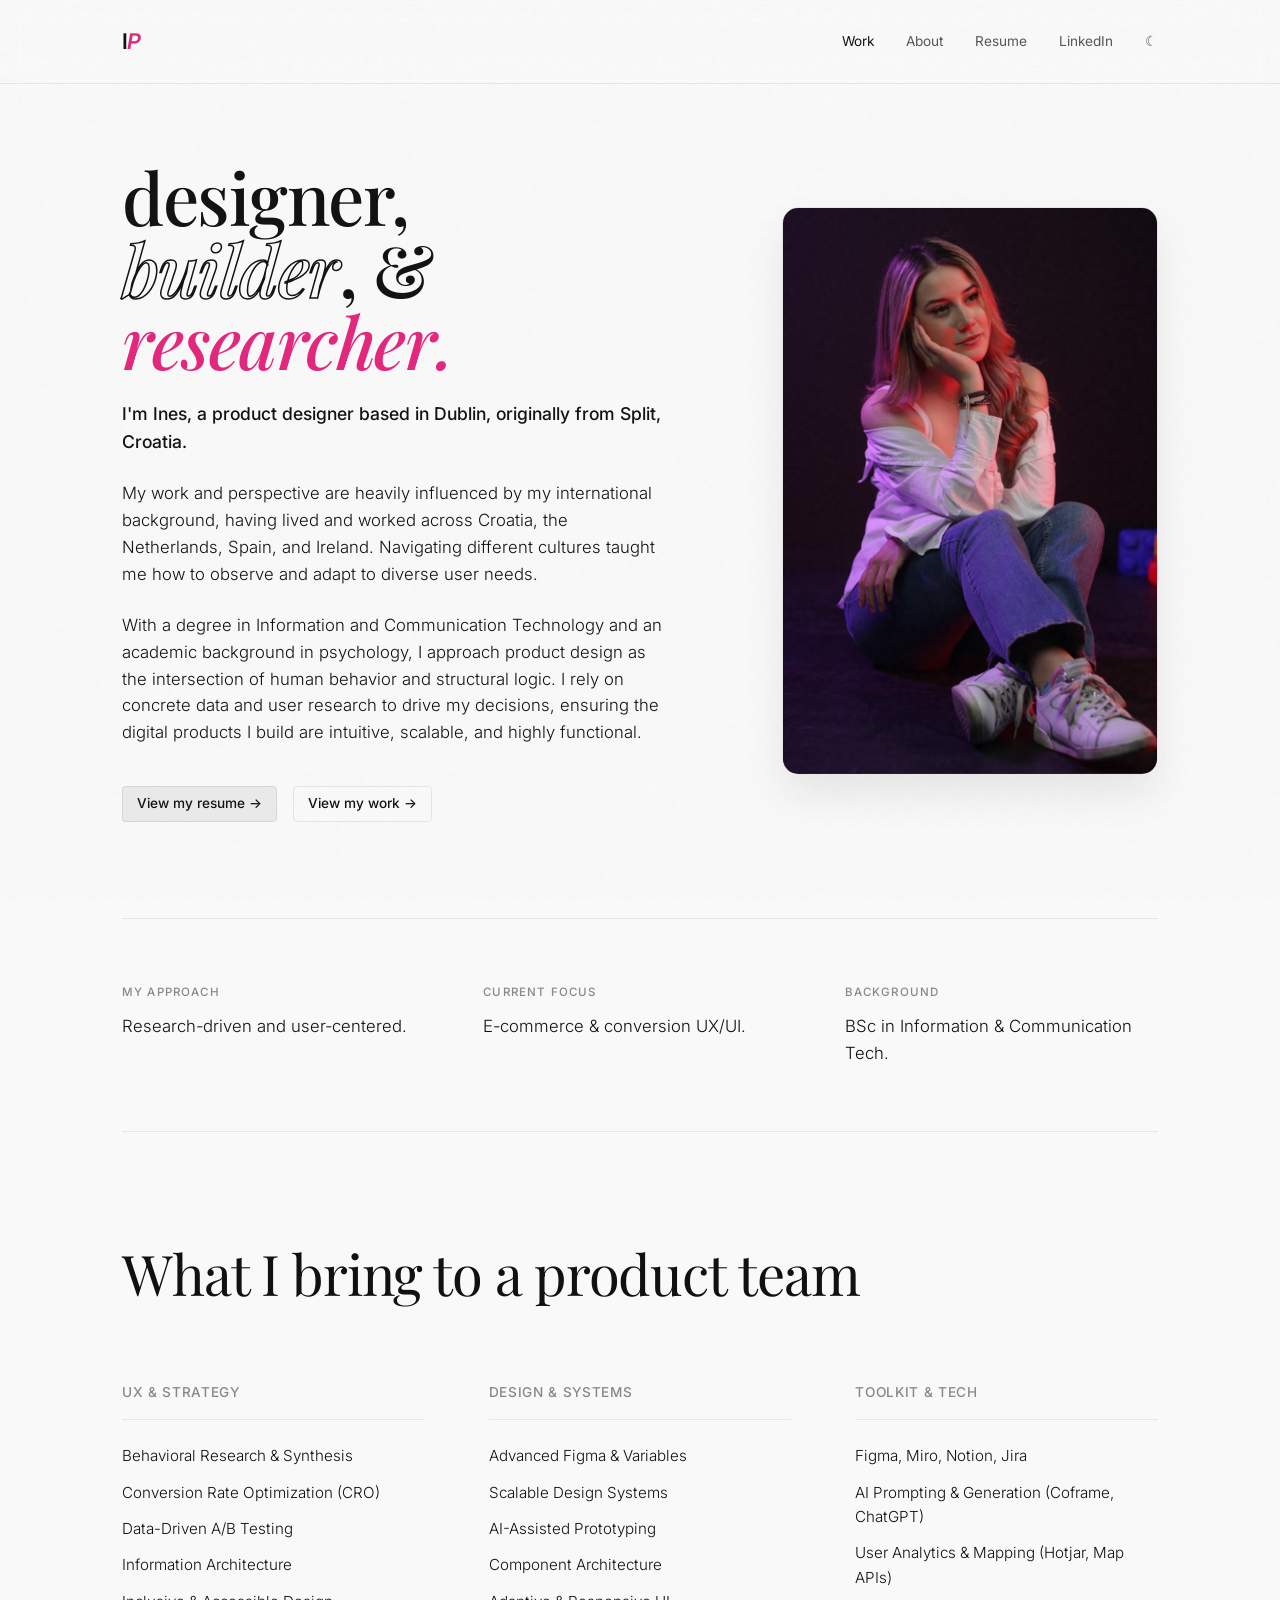
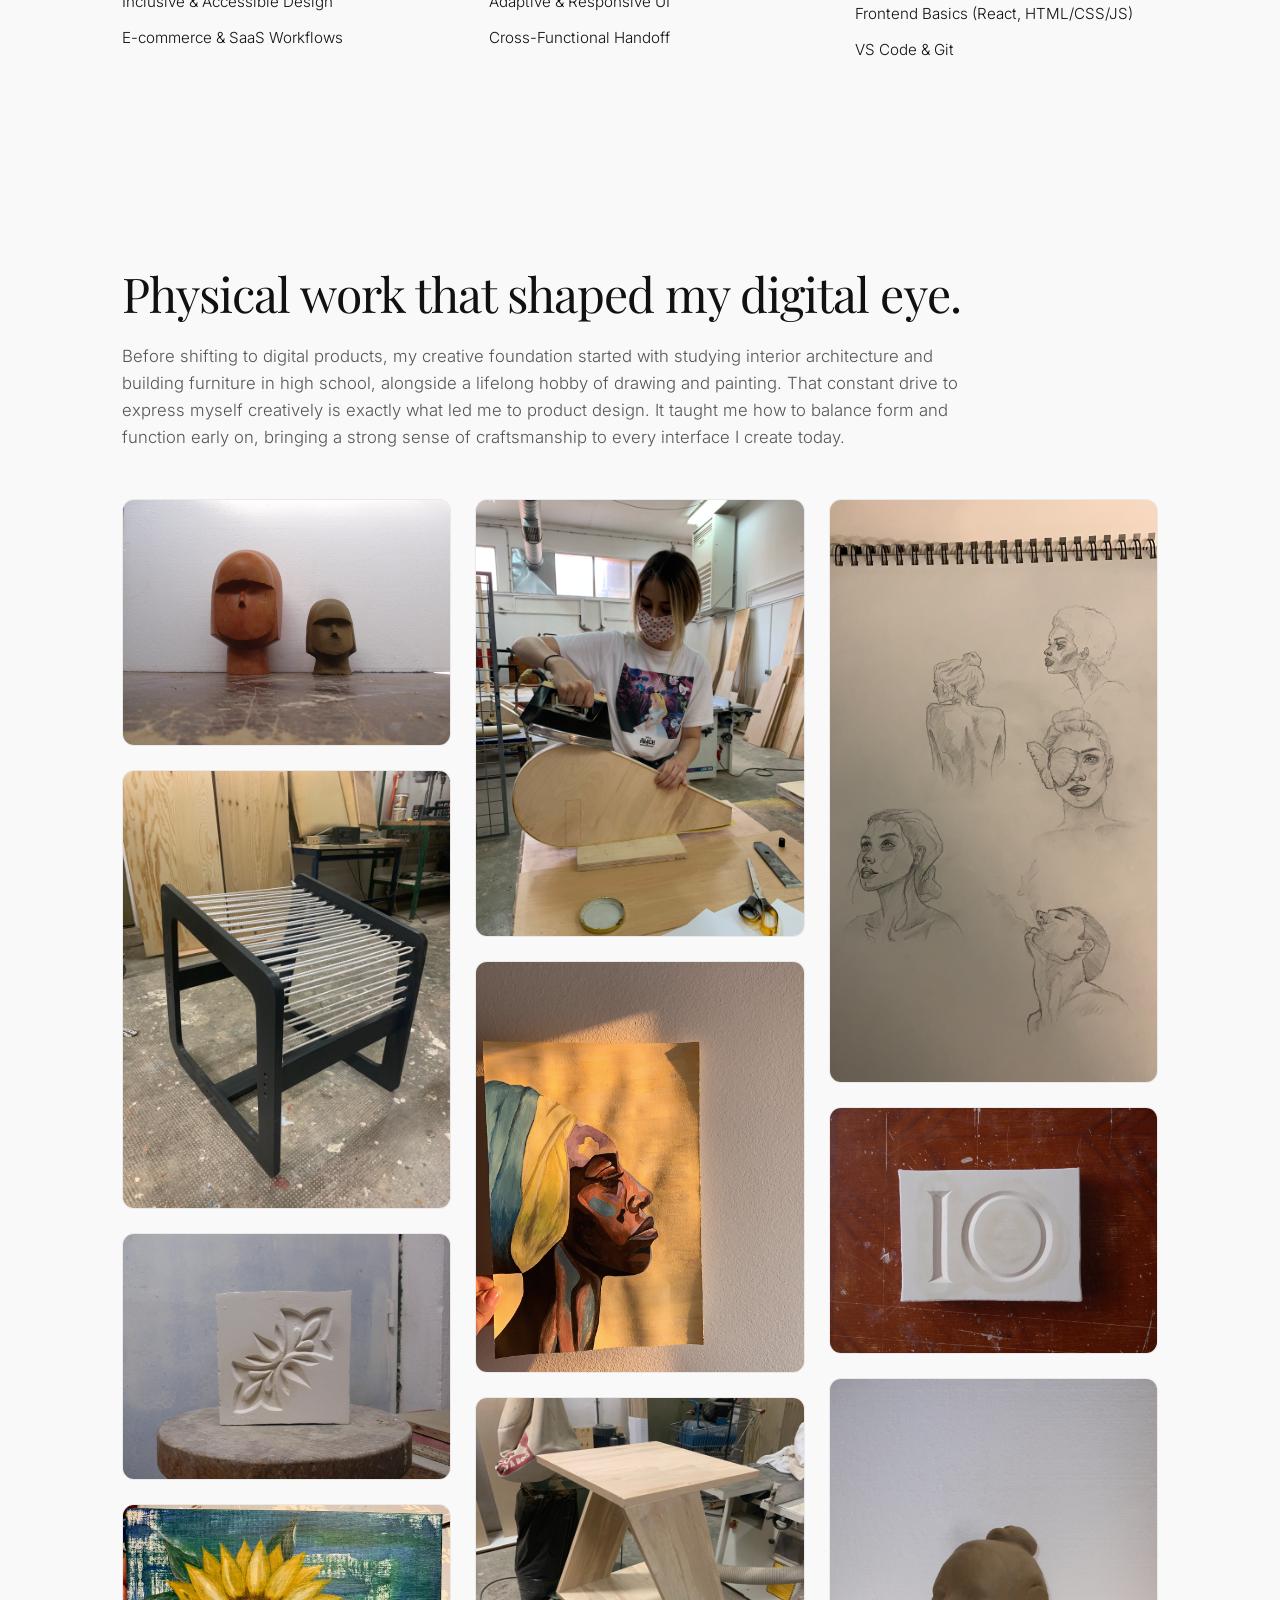
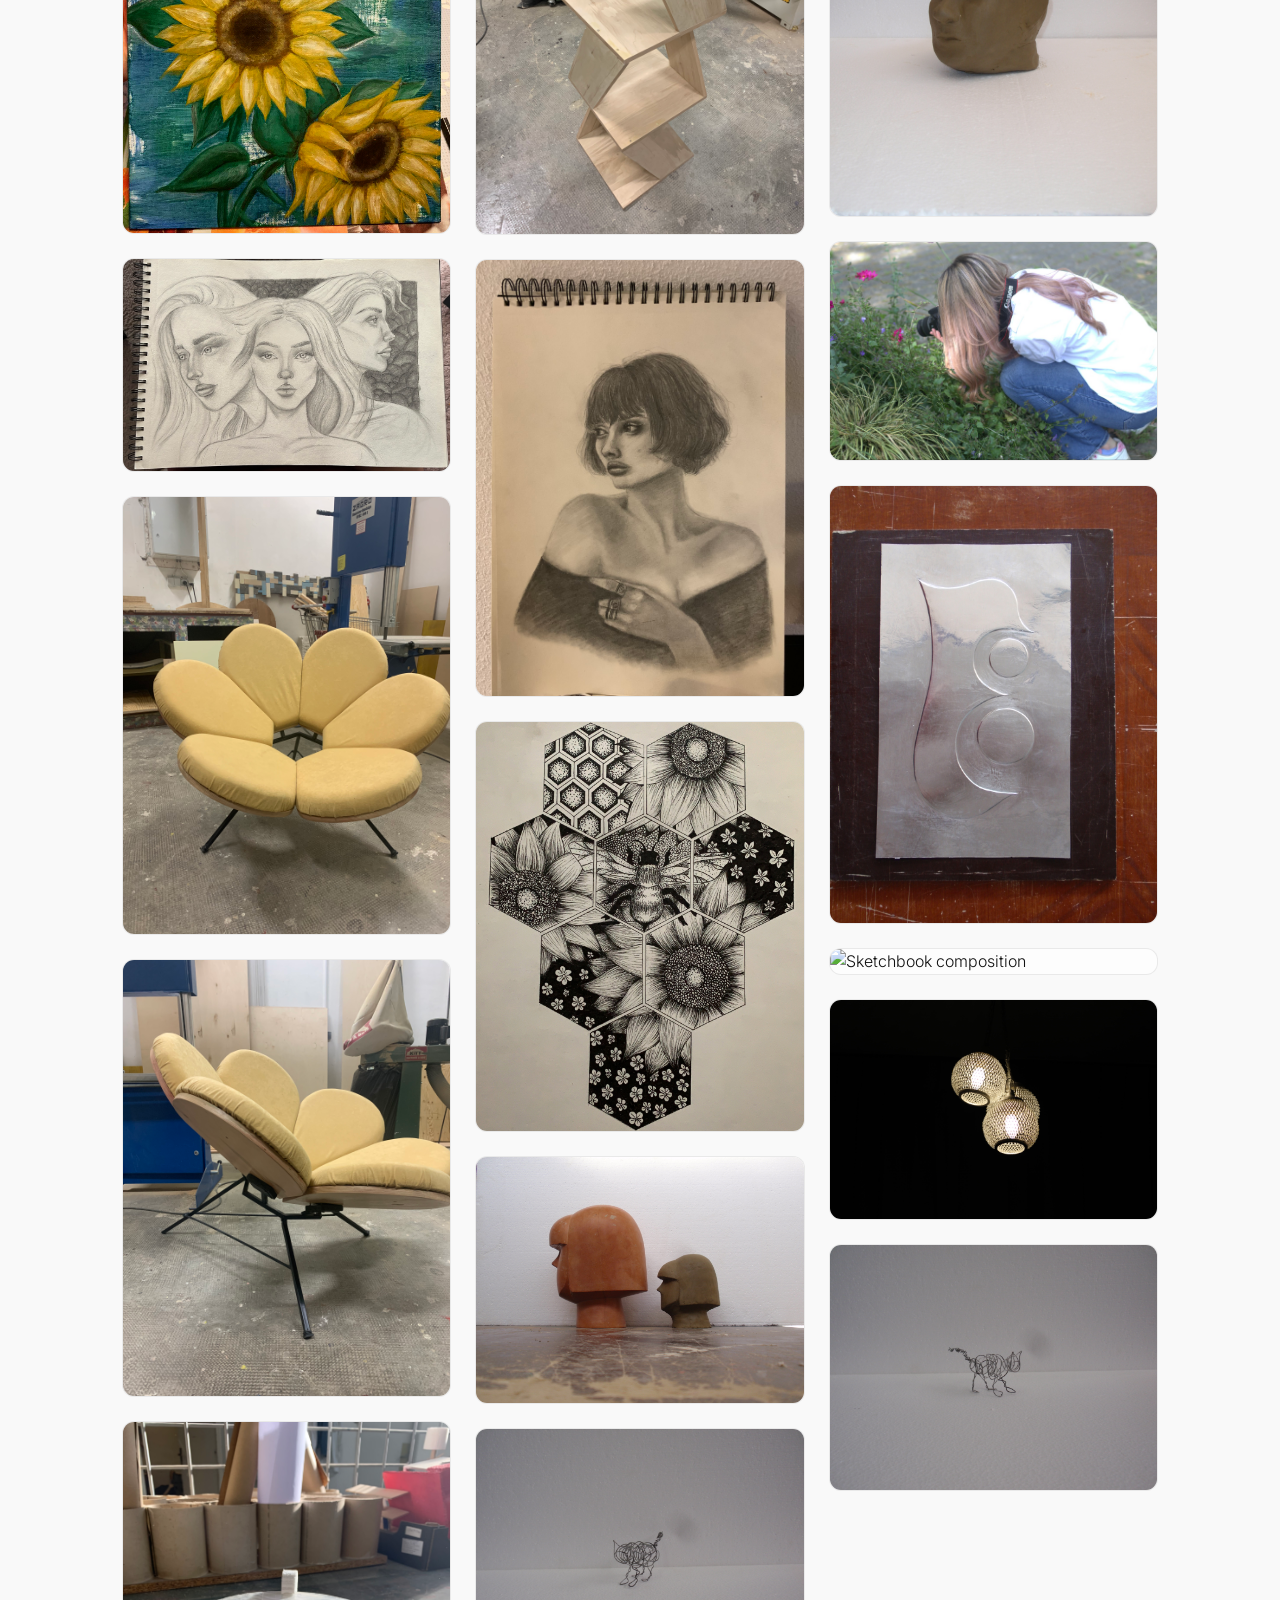
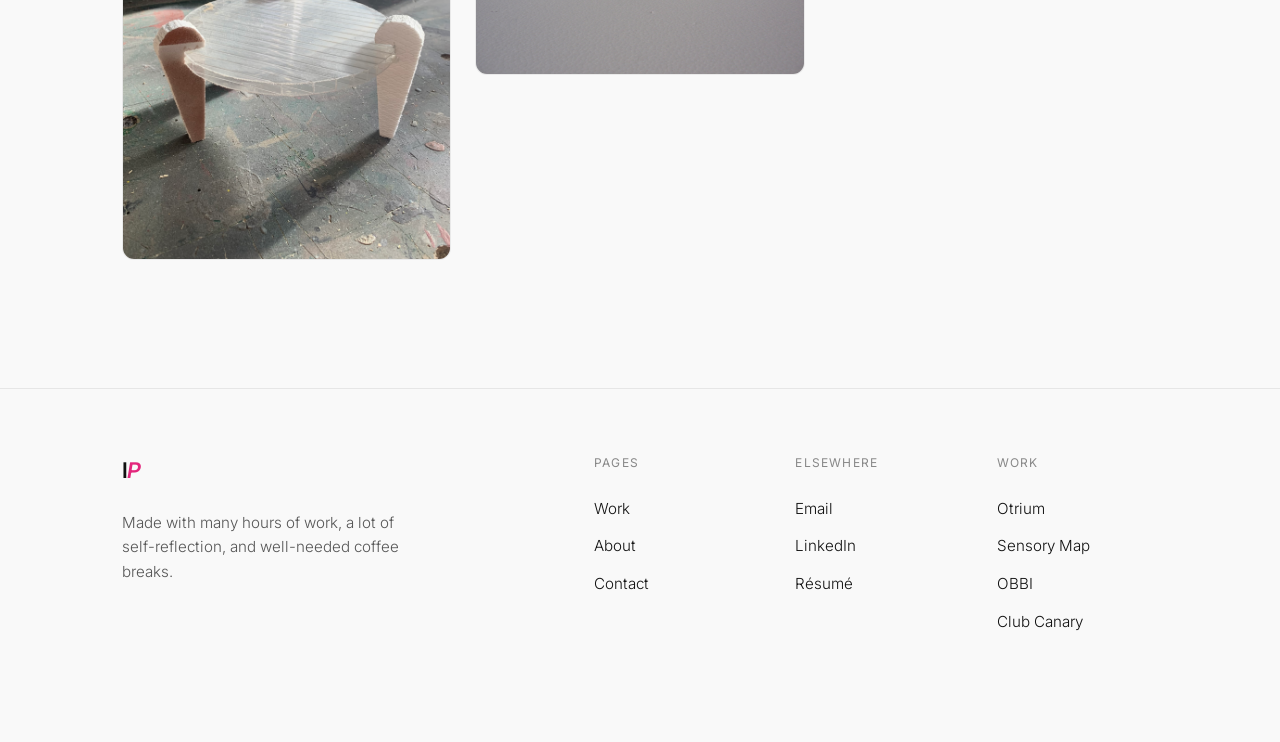
==== commit 37e90f6b: "Updated app designs and screens" ====
--- a/about.html
+++ b/about.html
@@ -16,18 +16,21 @@
     <header class="navbar">
       <div class="container nav-container">
         <a href="index.html" class="logo-link" aria-label="Go to homepage">
-          <span class="logo-text">I<span class="highlight-pink" style="font-style: italic;">P</span></span>
+          <span class="logo-text">I<span class="highlight-pink">P</span></span>
         </a>
 
         <nav aria-label="Main navigation">
           <ul class="nav-links">
-            <li><a href="index.html#work" class="nav-link">Work</a></li>
-            <li><a href="about.html" class="nav-link active">About</a></li>
+            <li><a href="index.html#work" class="nav-link active">Work</a></li>
+            <li><a href="about.html" class="nav-link">About</a></li>
+            <li><a href="assets/cv/Ines_CV.pdf" target="_blank" rel="noopener noreferrer" class="nav-link">Resume</a></li>
+            <li><a href="https://www.linkedin.com/in/ines-pari%C4%87-2a69b4251/" target="_blank" rel="noopener noreferrer" class="nav-link">LinkedIn</a></li>
+            
+            <!-- THEME TOGGLE -->
             <li>
-              <a href="assets/cv/Ines_CV.pdf" target="_blank" rel="noopener noreferrer" class="nav-link">Resume</a>
-            </li>
-            <li>
-              <a href="https://www.linkedin.com/in/ines-pari%C4%87-2a69b4251/" target="_blank" rel="noopener noreferrer" class="nav-link">LinkedIn</a>
+              <button id="theme-toggle" class="nav-link" style="background: none; border: none; cursor: pointer; padding: 0;" aria-label="Toggle Dark Mode">
+                <span id="theme-icon">☾</span>
+              </button>
             </li>
           </ul>
         </nav>
@@ -48,16 +51,18 @@
             </h1>
             
             <p class="hero-bio" style="font-size: 1.1rem; color: var(--ink); font-weight: 500; margin-bottom: 1.5rem;">
-              I’m Ines, a Product Designer based in Ireland. I believe the best digital products sit right at the intersection of human psychology and structural logic.
+              I'm Ines, a product designer based in Dublin, originally from Split, Croatia. 
             </p>
 
             <p class="hero-bio" style="margin-bottom: 1.5rem;">
-              My process isn't just about making things look good—it's rooted in real data. From analyzing heatmaps to structuring A/B experiments, I translate complex behaviors into clear, intuitive experiences that actually convert.
+              My work and perspective are heavily influenced by my international background, having lived and worked across Croatia, the Netherlands, Spain, and Ireland. Navigating different cultures taught me how to observe and adapt to diverse user needs.
             </p>
 
-            <p class="hero-bio" style="margin-bottom: 2.5rem;">
-              Before moving to pixels, my background was in physical crafting (think furniture making and sculpting). Building things with my hands taught me how people physically interact with structure and form—a hands-on mindset I bring to every digital interface I design today.
+            <p class="hero-bio" style="margin-bottom: 1.5rem;">
+              With a degree in Information and Communication Technology and an academic background in psychology, I approach product design as the intersection of human behavior and structural logic. I rely on concrete data and user research to drive my decisions, ensuring the digital products I build are intuitive, scalable, and highly functional.
             </p>
+
+          
 
             <div class="about-actions" style="display: flex; gap: 1rem;">
               <a href="assets/cv/Ines_CV.pdf" target="_blank" rel="noopener noreferrer" class="pill" style="border: 1px solid var(--border);">
@@ -86,7 +91,7 @@
             </div>
             <div>
               <span>Current focus</span>
-              <p>E-commerce & conversion UX.</p>
+              <p>E-commerce & conversion UX/UI.</p>
             </div>
             <div>
               <span>Background</span>
@@ -104,42 +109,41 @@
           </div>
 
           <div class="about-skills-grid">
-            <article class="about-skill-column fade-in-up">
-              <h3>UX &amp; Strategy</h3>
-              <ul>
-                <li>User research &amp; empathy</li>
-                <li>A/B testing &amp; CRO</li>
-                <li>Information architecture</li>
-                <li>Interaction design</li>
-                <li>Usability testing</li>
-                <li>E-commerce workflows</li>
-              </ul>
-            </article>
-
-            <article class="about-skill-column fade-in-up">
-              <h3>Pixels &amp; Prototyping</h3>
-              <ul>
-                <li>Figma</li>
-                <li>Design systems &amp; tokens</li>
-                <li>Responsive layouts</li>
-                <li>Visual hierarchy</li>
-                <li>Component architecture</li>
-                <li>Developer-ready handoff</li>
-              </ul>
-            </article>
-
-            <article class="about-skill-column fade-in-up">
-              <h3>My Toolkit</h3>
-              <ul>
-                <li>Miro, Notion, Jira</li>
-                <li>Hotjar, Coframe</li>
-                <li>HTML, CSS, JavaScript basics</li>
-                <li>VS Code, GitHub</li>
-                <li>Cross-functional communication</li>
-                <li>Fluent in English &amp; Croatian</li>
-              </ul>
-            </article>
-          </div>
+  <article class="about-skill-column fade-in-up">
+    <h3>UX &amp; Strategy</h3>
+    <ul>
+      <li>Behavioral Research &amp; Synthesis</li>
+      <li>Conversion Rate Optimization (CRO)</li>
+      <li>Data-Driven A/B Testing</li>
+      <li>Information Architecture</li>
+      <li>Inclusive &amp; Accessible Design</li>
+      <li>E-commerce &amp; SaaS Workflows</li>
+    </ul>
+  </article>
+
+  <article class="about-skill-column fade-in-up">
+    <h3>Design &amp; Systems</h3>
+    <ul>
+      <li>Advanced Figma &amp; Variables</li>
+      <li>Scalable Design Systems</li>
+      <li>AI-Assisted Prototyping</li>
+      <li>Component Architecture</li>
+      <li>Adaptive &amp; Responsive UI</li>
+      <li>Cross-Functional Handoff</li>
+    </ul>
+  </article>
+
+  <article class="about-skill-column fade-in-up">
+    <h3>Toolkit &amp; Tech</h3>
+    <ul>
+      <li>Figma, Miro, Notion, Jira</li>
+      <li>AI Prompting &amp; Generation (Coframe, ChatGPT)</li>
+      <li>User Analytics &amp; Mapping (Hotjar, Map APIs)</li>
+      <li>Frontend Basics (React, HTML/CSS/JS)</li>
+      <li>VS Code &amp; Git</li>
+    </ul>
+  </article>
+</div>
         </div>
       </section>
 
@@ -149,8 +153,8 @@
           <div class="creative-text-stack">
             <h2 style="font-family: 'Playfair Display', serif; font-size: clamp(2rem, 4vw, 3rem); letter-spacing: -0.02em; line-height: 1.1; margin-bottom: 1.5rem;">Physical work that shaped my digital eye.</h2>
             <p style="font-size: 1.05rem; line-height: 1.6; color: var(--ink-muted);">
-              Before shifting to interfaces, I explored form and function through traditional art and woodworking. Figuring out how joints hold together in a physical chair or how light shapes a sculpture still heavily influences how I approach structure, detail, and craftsmanship in UI design.
-            </p>
+  Before shifting to digital products, my creative foundation started with studying interior architecture and building furniture in high school, alongside a lifelong hobby of drawing and painting. That constant drive to express myself creatively is exactly what led me to product design. It taught me how to balance form and function early on, bringing a strong sense of craftsmanship to every interface I create today.
+</p>
           </div>
         </div>
       </section>
--- a/css/style.css
+++ b/css/style.css
@@ -5,9 +5,10 @@
 @import url('https://fonts.googleapis.com/css2?family=Inter:wght@300;400;500;600&display=swap');
 @import url('https://fonts.googleapis.com/css2?family=Playfair+Display:ital,wght@0,500;1,500&display=swap');
 
+/* 1. LIGHT MODE VARIABLES */
 :root {
   --font-main: 'Inter', -apple-system, BlinkMacSystemFont, "Segoe UI", sans-serif;
-  --page-bg: #f9f9f9; /* Default background, overridden by your JS on scroll */
+  --page-bg: #f9f9f9; 
   --ink: #111111;
   --ink-muted: #555555;
   --ink-light: #888888;
@@ -15,6 +16,30 @@
   --border-hover: rgba(0, 0, 0, 0.2);
   --surface: rgba(255, 255, 255, 0.6);
   --container: 1100px;
+}
+
+/* 2. DARK MODE VARIABLES (Added !important to override JS) */
+[data-theme="dark"] {
+  --page-bg: #121212 !important; 
+  --ink: #f8f9fa !important; 
+  --ink-muted: #a0a0a0 !important;
+  --ink-light: #777777 !important;
+  --border: rgba(255, 255, 255, 0.1) !important;
+  --border-hover: rgba(255, 255, 255, 0.3) !important;
+  --surface: rgba(0, 0, 0, 0.8) !important;
+}
+
+/* 3. APPLY VARIABLES TO BODY */
+body {
+  background-color: var(--page-bg);
+  color: var(--ink);
+  font-family: var(--font-main);
+  transition: background-color 0.3s ease, color 0.3s ease;
+}
+
+/* 4. THE CRITICAL FIX: Stop JS from painting pastel backgrounds in dark mode */
+[data-theme="dark"] body {
+  background-color: var(--page-bg) !important;
 }
 
 * {
@@ -986,4 +1011,4 @@
   width: 100%;
   height: auto;
   display: block;
-}+}
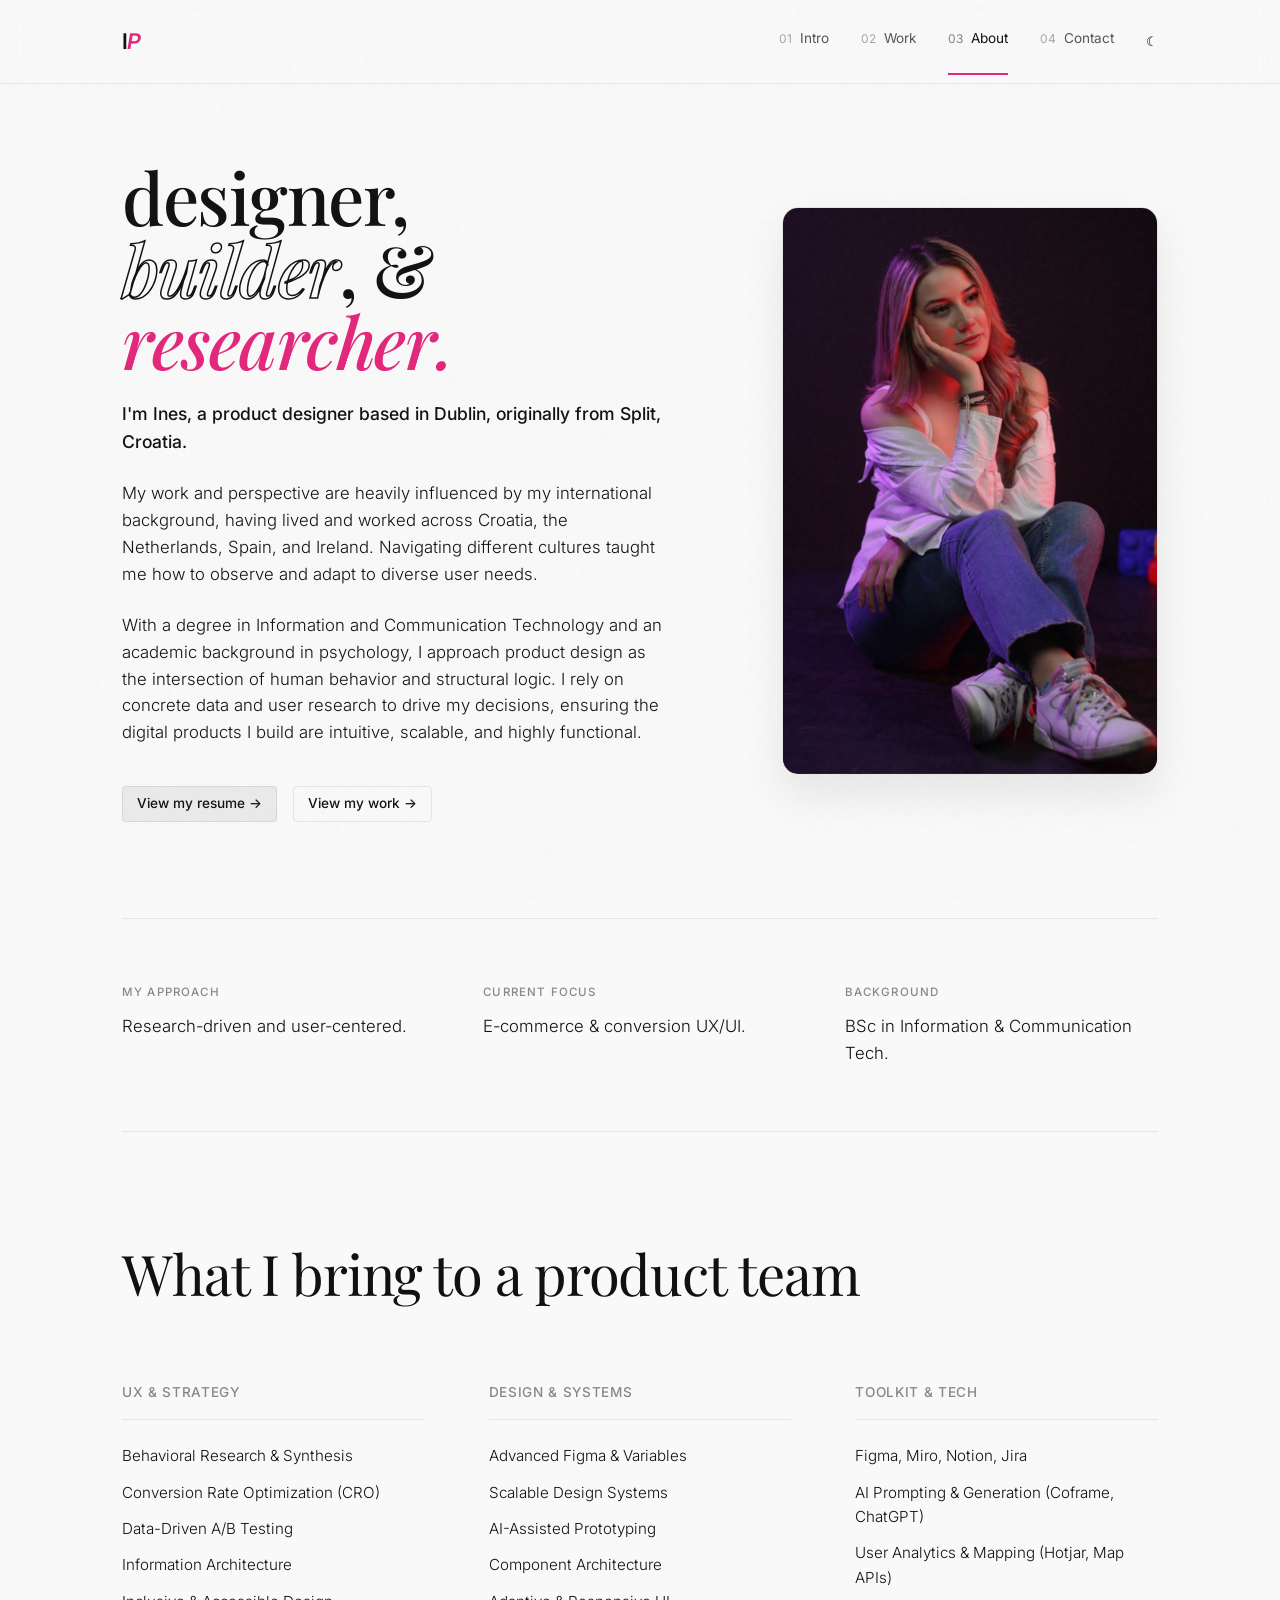
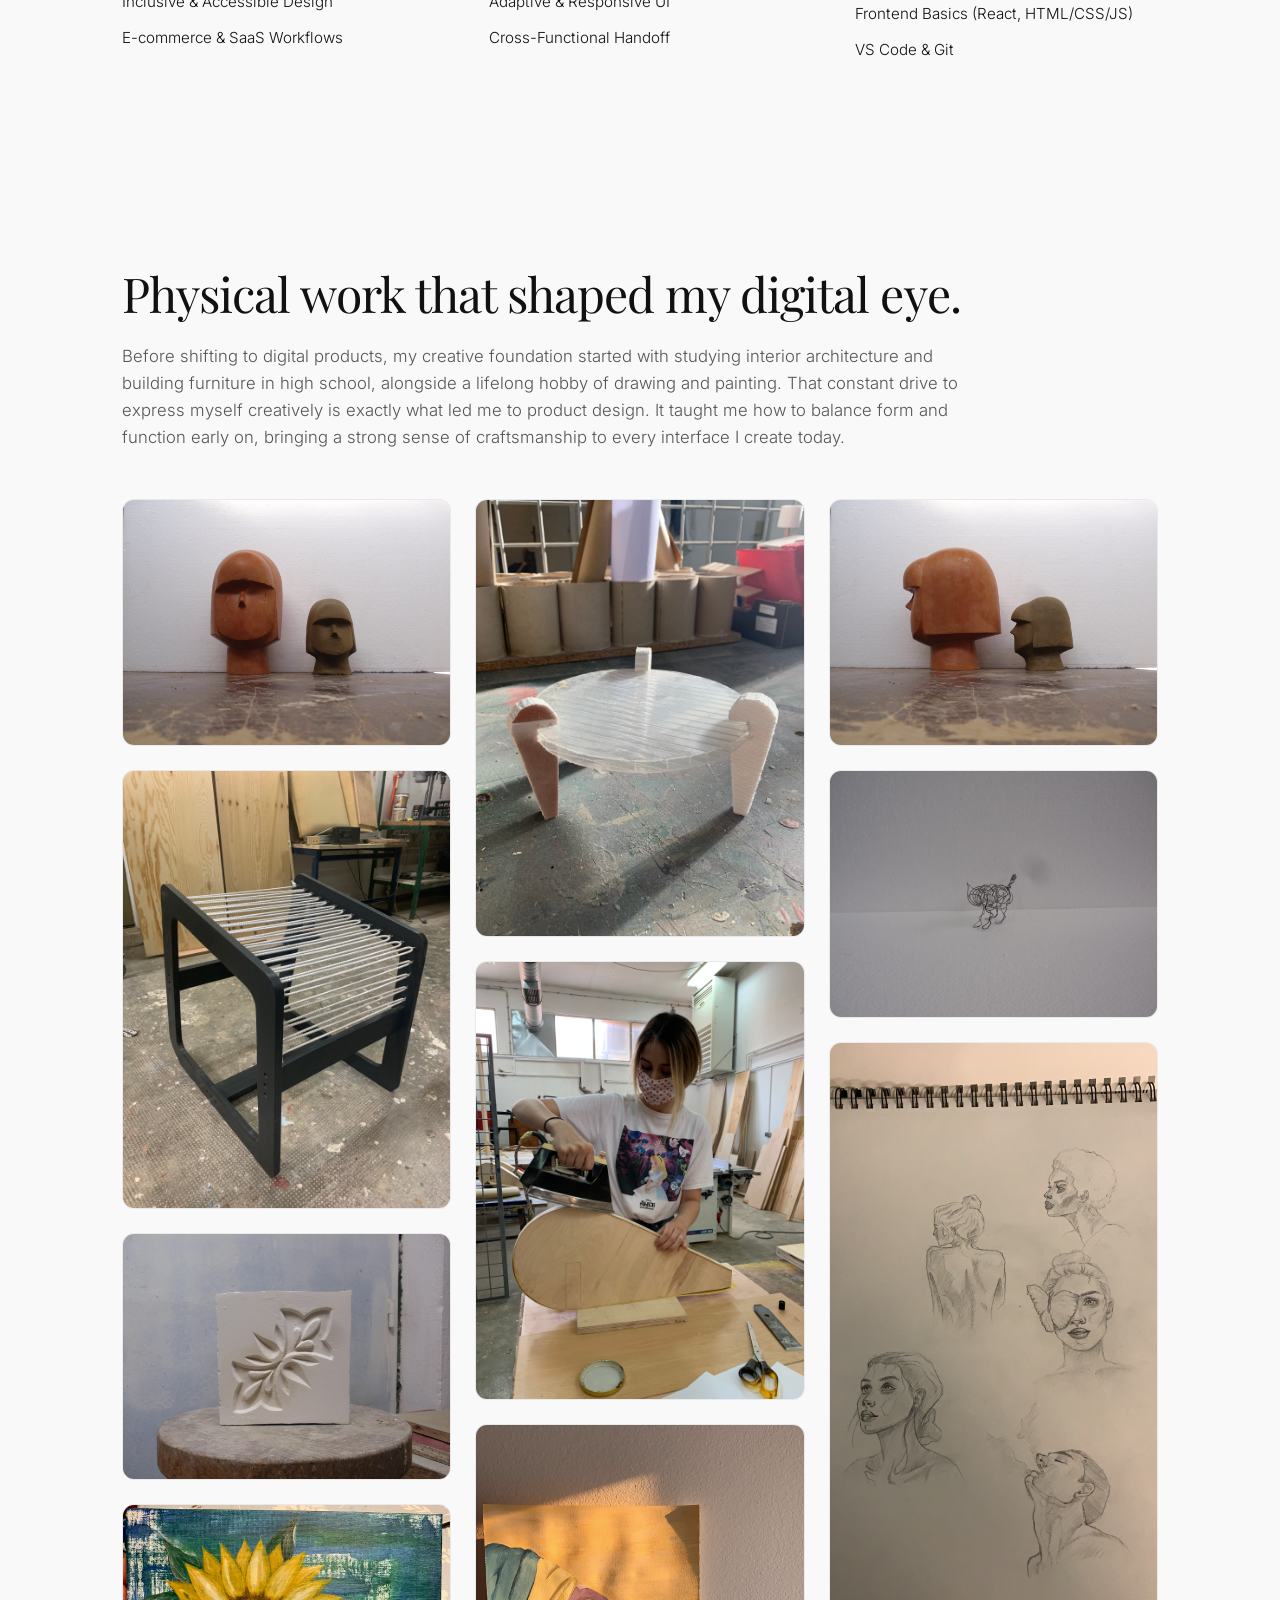
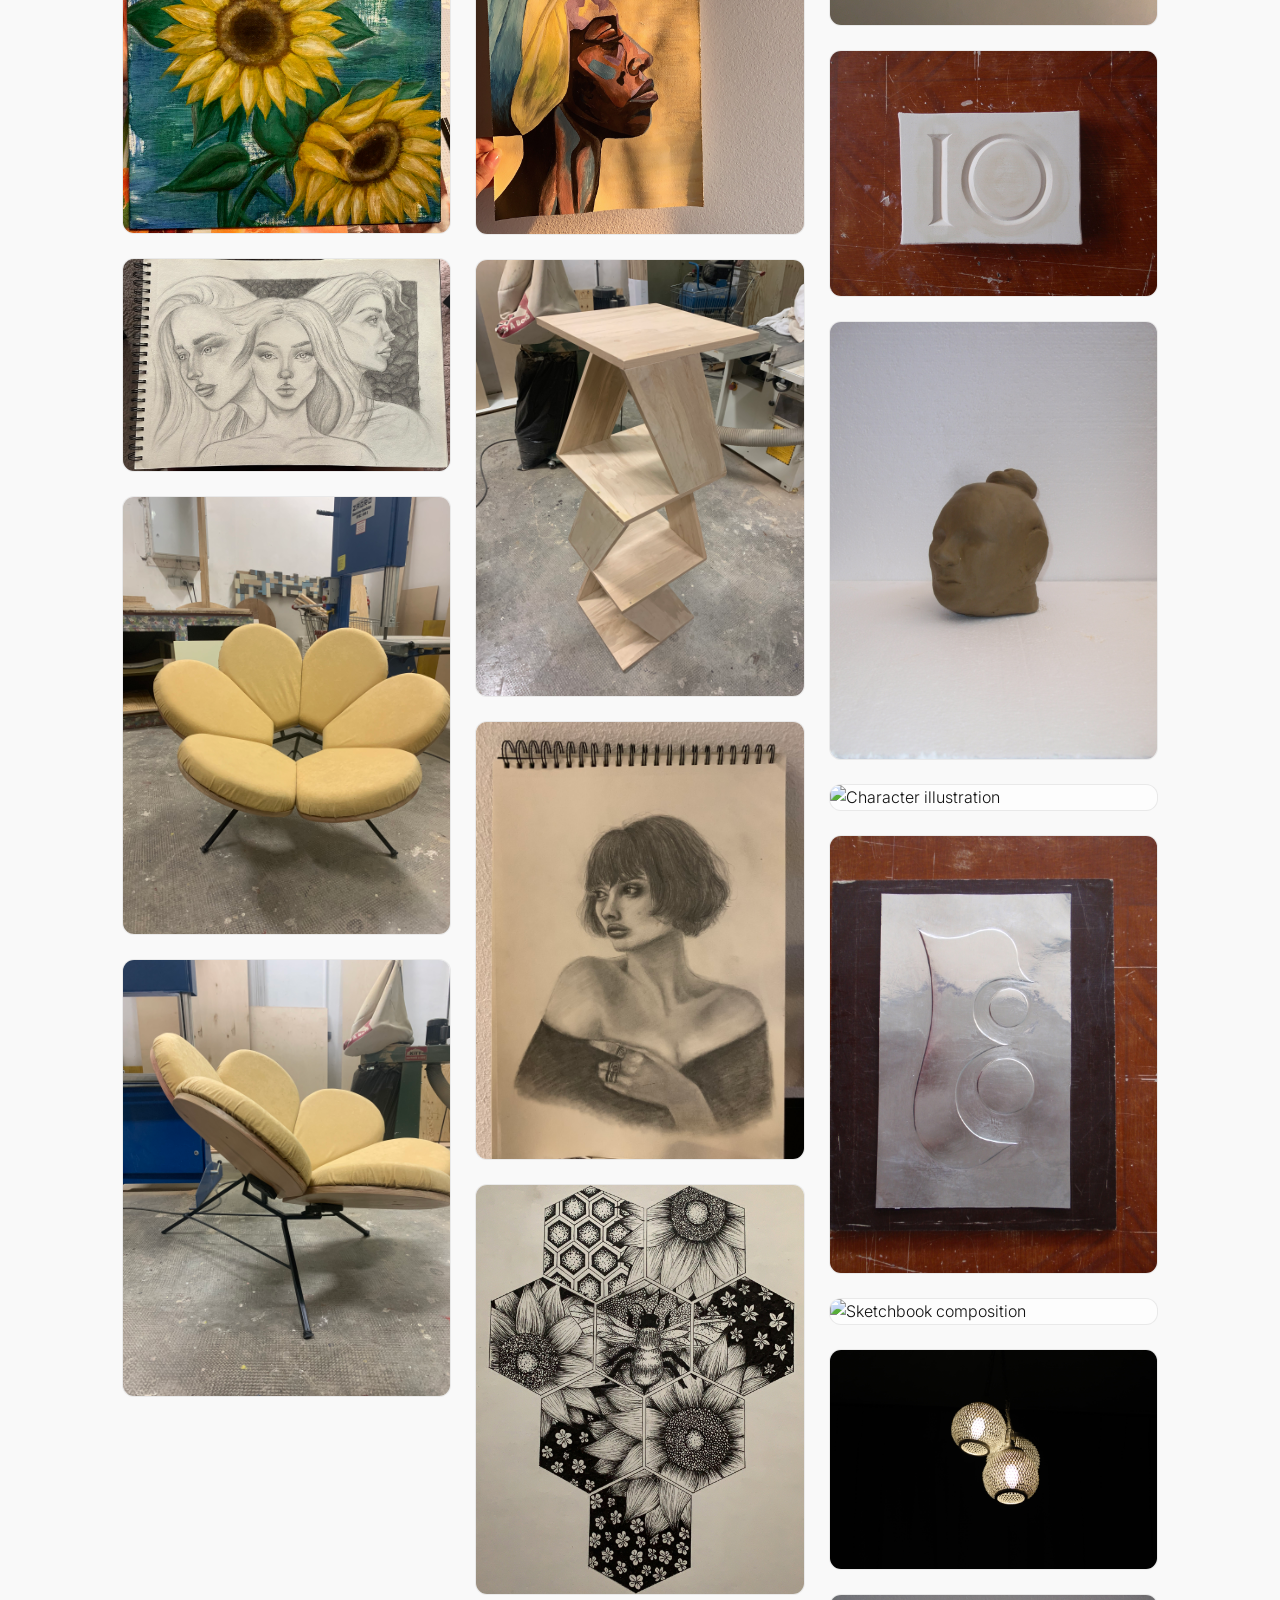
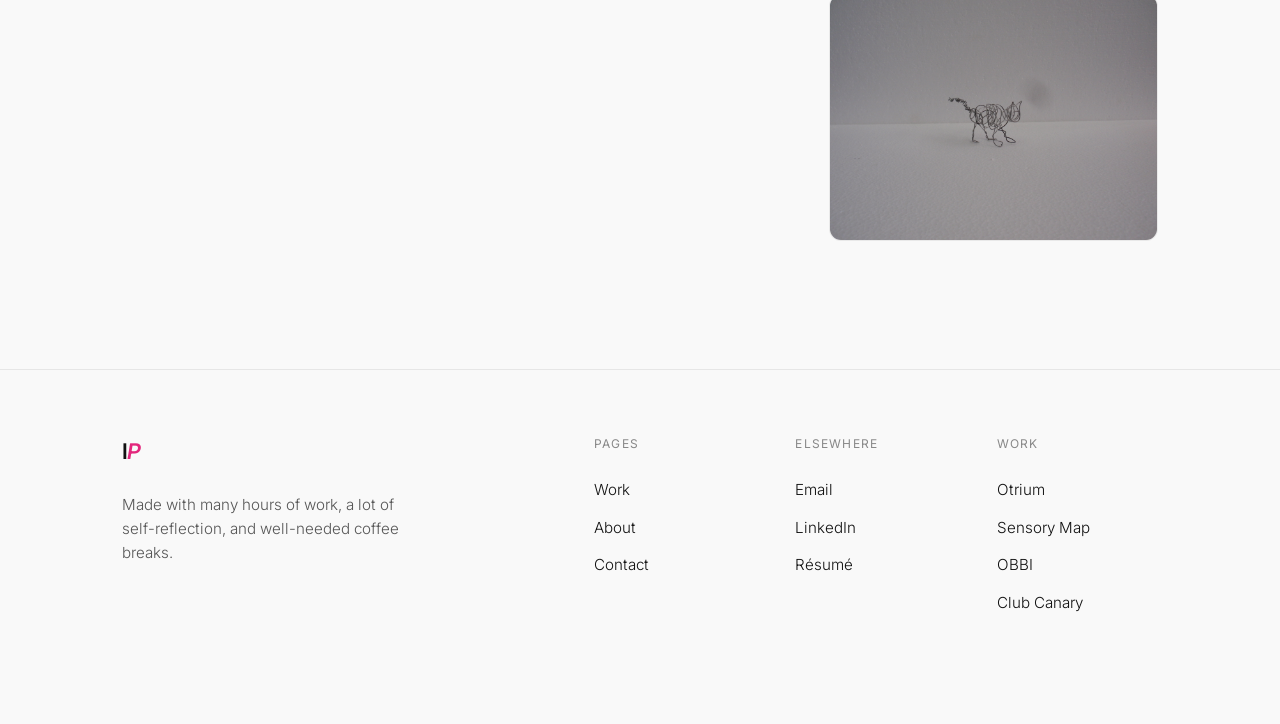
==== commit 7a771a0d: "Update scroll spy navigation, fix mobile gallery, and refine CSS architecture" ====
--- a/about.html
+++ b/about.html
@@ -19,14 +19,30 @@
           <span class="logo-text">I<span class="highlight-pink">P</span></span>
         </a>
 
-        <nav aria-label="Main navigation">
-          <ul class="nav-links">
-            <li><a href="index.html#work" class="nav-link active">Work</a></li>
-            <li><a href="about.html" class="nav-link">About</a></li>
-            <li><a href="assets/cv/Ines_CV.pdf" target="_blank" rel="noopener noreferrer" class="nav-link">Resume</a></li>
-            <li><a href="https://www.linkedin.com/in/ines-pari%C4%87-2a69b4251/" target="_blank" rel="noopener noreferrer" class="nav-link">LinkedIn</a></li>
+        <nav aria-label="Main navigation" class="static-nav">
+          <ul class="nav-links nav-links-container">
+            <li>
+              <a href="index.html#intro" class="nav-link nav-item">
+                <span class="nav-num">01</span> Intro
+              </a>
+            </li>
+            <li>
+              <a href="index.html#work" class="nav-link nav-item">
+                <span class="nav-num">02</span> Work
+              </a>
+            </li>
+            <li>
+              <!-- Highlighted because they are on the full About page -->
+              <a href="index.html#about" class="nav-link nav-item active">
+                <span class="nav-num">03</span> About
+              </a>
+            </li>
+            <li>
+              <a href="index.html#contact" class="nav-link nav-item">
+                <span class="nav-num">04</span> Contact
+              </a>
+            </li>
             
-            <!-- THEME TOGGLE -->
             <li>
               <button id="theme-toggle" class="nav-link" style="background: none; border: none; cursor: pointer; padding: 0;" aria-label="Toggle Dark Mode">
                 <span id="theme-icon">☾</span>
--- a/css/style.css
+++ b/css/style.css
@@ -1,11 +1,10 @@
 /* =========================================
    1. RESET & VARIABLES
    ========================================= */
-@import url('https://fonts.googleapis.com/css2?family=Inter:wght@300;400;500;600&display=swap');
 @import url('https://fonts.googleapis.com/css2?family=Inter:wght@300;400;500;600&display=swap');
 @import url('https://fonts.googleapis.com/css2?family=Playfair+Display:ital,wght@0,500;1,500&display=swap');
 
-/* 1. LIGHT MODE VARIABLES */
+/* LIGHT MODE */
 :root {
   --font-main: 'Inter', -apple-system, BlinkMacSystemFont, "Segoe UI", sans-serif;
   --page-bg: #f9f9f9; 
@@ -18,7 +17,7 @@
   --container: 1100px;
 }
 
-/* 2. DARK MODE VARIABLES (Added !important to override JS) */
+/* DARK MODE (Uses !important to override inline JS styles) */
 [data-theme="dark"] {
   --page-bg: #121212 !important; 
   --ink: #f8f9fa !important; 
@@ -29,25 +28,16 @@
   --surface: rgba(0, 0, 0, 0.8) !important;
 }
 
-/* 3. APPLY VARIABLES TO BODY */
-body {
-  background-color: var(--page-bg);
-  color: var(--ink);
-  font-family: var(--font-main);
-  transition: background-color 0.3s ease, color 0.3s ease;
-}
-
-/* 4. THE CRITICAL FIX: Stop JS from painting pastel backgrounds in dark mode */
-[data-theme="dark"] body {
-  background-color: var(--page-bg) !important;
-}
-
 * {
   box-sizing: border-box;
   margin: 0;
   padding: 0;
 }
 
+html {
+  scroll-behavior: smooth;
+}
+
 body {
   font-family: var(--font-main);
   font-weight: 300;
@@ -56,11 +46,12 @@
   line-height: 1.6;
   -webkit-font-smoothing: antialiased;
   -moz-osx-font-smoothing: grayscale;
-  /* This ensures the JS background color change is buttery smooth */
-  transition: background-color 0.8s cubic-bezier(0.25, 1, 0.5, 1); 
-}
-html {
-  scroll-behavior: smooth;
+  transition: background-color 0.8s cubic-bezier(0.25, 1, 0.5, 1), color 0.3s ease; 
+}
+
+/* Ensure JS doesn't paint pastel backgrounds over dark mode */
+[data-theme="dark"] body {
+  background-color: var(--page-bg) !important;
 }
 
 img, video {
@@ -125,7 +116,7 @@
 }
 
 /* =========================================
-   3. NAVIGATION
+   3. MAIN NAVIGATION (SCROLL SPY)
    ========================================= */
 .navbar {
   position: fixed;
@@ -156,40 +147,75 @@
   letter-spacing: -0.01em;
 }
 
-.logo-icon {
-  width: 20px;
-  height: 20px;
-}
-
-.nav-links {
+.logo-text {
+  font-size: 1.35rem;
+  font-weight: 600;
+  letter-spacing: -0.04em;
+  color: var(--ink);
+}
+
+.nav-links-container {
   display: flex;
   list-style: none;
   gap: 2rem;
-}
-
-.nav-link {
+  position: relative; /* Acts as the anchor for the sliding indicator */
+}
+
+.nav-item {
+  display: block;
   font-size: 0.85rem;
   font-weight: 400;
   color: var(--ink-muted);
   transition: color 0.2s ease;
-}
-
-.nav-link:hover, .nav-link.active {
-  color: var(--ink);
+  cursor: pointer;
+}
+
+.nav-item:hover, 
+.nav-item.active {
+  color: var(--ink);
+}
+
+.nav-item .nav-num {
+  font-size: 0.75rem;
+  margin-right: 0.25rem;
+  opacity: 0.5;
+}
+
+/* The Sliding Pink Line */
+.active-indicator {
+  position: absolute;
+  /* Drops the line down to perfectly overlap the navbar's bottom border */
+  bottom: -1.55rem; 
+  left: 0;
+  height: 2px;
+  background-color: #e3267c;
+  transition: all 0.4s cubic-bezier(0.25, 1, 0.5, 1);
+  width: 0;
+}
+/* Static pink underline for subpages where JS scroll spy is disabled */
+.static-nav .nav-item.active {
+  position: relative;
+}
+
+.static-nav .nav-item.active::after {
+  content: '';
+  position: absolute;
+  bottom: -1.55rem;
+  left: 0;
+  width: 100%;
+  height: 2px;
+  background-color: #e3267c;
 }
 
 /* =========================================
    4. HERO SECTION
    ========================================= */
-/* =========================================
-   4. HERO SECTION & LAYOUT
-   ========================================= */
 .home-hero {
-  padding-top: 14rem; /* This is the magic line that pushes it below the navbar! */
+  padding-top: 14rem;
   padding-bottom: 6rem;
   min-height: 85vh;
   display: flex;
-  align-items: center; /* This centers it vertically on the screen */
+  align-items: center; 
 }
 
 .hero-content-minimal {
@@ -197,11 +223,11 @@
 }
 
 .hero-title {
-  font-family: 'Playfair Display', serif; /* Applies the editorial font */
+  font-family: 'Playfair Display', serif; 
   font-size: clamp(4.5rem, 12vw, 9.5rem);
   font-weight: 500;
   line-height: 0.82;
-  letter-spacing: -0.02em; /* Adjusted slightly for the serif font */
+  letter-spacing: -0.02em; 
   margin-top: 0;
   margin-bottom: 2rem;
   color: var(--ink);
@@ -209,11 +235,11 @@
 
 .highlight-pink {
   color: #e3267c; 
-  font-style: italic; /* Adds that elegant slant to your last name */
+  font-style: italic; 
 }
 
 .hero-year {
-  font-family: var(--font-main); /* Keeps the copyright year in the clean sans-serif */
+  font-family: var(--font-main); 
   font-size: clamp(0.9rem, 2vw, 1.25rem);
   font-weight: 400;
   color: var(--ink-light);
@@ -256,74 +282,7 @@
 }
 
 /* =========================================
-   5. STATUS CARD (Right Column)
-   ========================================= */
-.hero-status-card {
-  background: transparent;
-  border: 1px solid var(--border);
-  border-radius: 16px;
-  padding: 2.5rem;
-  max-width: 380px;
-  justify-self: center;
-  width: 100%;
-}
-
-.status-badge {
-  display: inline-flex;
-  align-items: center;
-  gap: 8px;
-  padding: 6px 12px;
-  border-radius: 100px;
-  font-size: 0.75rem;
-  font-weight: 500;
-  color: var(--ink);
-  border: 1px solid var(--border);
-  margin-bottom: 2rem;
-}
-
-.status-badge .dot {
-  width: 6px;
-  height: 6px;
-  background: #111;
-  border-radius: 50%;
-}
-
-.status-list {
-  list-style: none;
-  margin: 0 0 2rem 0;
-}
-
-.status-list li {
-  font-size: 0.9rem;
-  margin-bottom: 1.25rem;
-  padding-bottom: 1.25rem;
-  border-bottom: 1px solid var(--border);
-  display: flex;
-  flex-direction: column;
-  gap: 6px;
-}
-
-.status-list li:last-child {
-  border-bottom: none;
-  margin-bottom: 0;
-  padding-bottom: 0;
-}
-
-.status-list span.label {
-  font-size: 0.7rem;
-  text-transform: uppercase;
-  letter-spacing: 0.05em;
-  color: var(--ink-light);
-  font-weight: 500;
-}
-
-.status-list span.value {
-  font-weight: 400;
-  color: var(--ink);
-}
-
-/* =========================================
-   6. WORK SECTION (GRID LAYOUT)
+   5. WORK SECTION (GRID LAYOUT)
    ========================================= */
 .work-section {
   padding: 2rem 0 8rem 0;
@@ -342,12 +301,10 @@
   gap: 4rem 2rem;
 }
 
-/* On desktop, make it a 2-column masonry-style grid */
 @media (min-width: 850px) {
   .project-grid {
     grid-template-columns: repeat(2, 1fr);
   }
-  /* Offset the second column slightly to create that dynamic staggered look */
   .project-card:nth-child(even) {
     margin-top: 6rem;
   }
@@ -427,7 +384,162 @@
 }
 
 /* =========================================
-   12. PERSONAL SECTION (AUTO-SCROLL)
+   6. ABOUT PAGE COMPONENTS
+   ========================================= */
+.about-page main {
+  padding-top: 8rem;
+}
+
+.about-hero-grid {
+  display: grid;
+  grid-template-columns: 1fr;
+  gap: 4rem;
+  margin-bottom: 6rem;
+}
+
+@media (min-width: 980px) {
+  .about-hero-grid {
+    grid-template-columns: 1.2fr 0.8fr;
+    gap: 6rem;
+    align-items: center;
+  }
+}
+
+.about-main-image {
+  border-radius: 16px;
+  border: 1px solid var(--border);
+  width: 100%;
+  height: auto;
+  object-fit: cover;
+}
+
+.about-actions {
+  display: flex;
+  gap: 1.5rem;
+  margin-top: 2.5rem;
+}
+
+.about-profile-strip {
+  border-top: 1px solid var(--border);
+  border-bottom: 1px solid var(--border);
+  padding: 4rem 0;
+  margin-bottom: 6rem;
+}
+
+.about-profile-grid {
+  display: grid;
+  grid-template-columns: repeat(auto-fit, minmax(250px, 1fr));
+  gap: 3rem;
+}
+
+.about-profile-grid span {
+  display: block;
+  font-size: 0.72rem;
+  text-transform: uppercase;
+  letter-spacing: 0.1em;
+  color: var(--ink-light);
+  margin-bottom: 0.75rem;
+  font-weight: 500;
+}
+
+.about-profile-grid p {
+  font-size: 1.05rem;
+  color: var(--ink);
+}
+
+.about-skills-section {
+  margin-bottom: 8rem;
+}
+
+.about-section-heading {
+  margin-bottom: 4rem;
+}
+
+.about-skills-grid {
+  display: grid;
+  grid-template-columns: repeat(auto-fit, minmax(250px, 1fr));
+  gap: 4rem;
+}
+
+.about-skill-column h3 {
+  font-size: 0.85rem;
+  text-transform: uppercase;
+  letter-spacing: 0.05em;
+  color: var(--ink-light);
+  margin-bottom: 1.5rem;
+  border-bottom: 1px solid var(--border);
+  padding-bottom: 1rem;
+}
+
+.about-skill-column ul {
+  list-style: none;
+}
+
+.about-skill-column li {
+  font-size: 0.95rem;
+  color: var(--ink);
+  margin-bottom: 0.75rem;
+}
+
+.creative-work-intro {
+  padding: 4rem 0 3rem 0; 
+}
+
+.creative-text-stack {
+  max-width: 850px;
+}
+
+.about-gallery {
+  max-width: var(--container);
+  margin: 0 auto 8rem auto;
+  padding: 0 2rem; 
+}
+
+/* Mobile view: simple block stacking, no column-count math! */
+.about-gallery-grid {
+  display: block;
+}
+
+.about-gallery-item {
+  margin-bottom: 1.5rem;
+  border-radius: 12px;
+  overflow: hidden;
+  border: 1px solid var(--border);
+  background: var(--surface);
+}
+
+.about-gallery-item img {
+  width: 100%;
+  height: auto; 
+  display: block;
+  transition: transform 0.4s ease;
+}
+
+.about-gallery-item:hover img {
+  transform: scale(1.03); 
+}
+
+/* Tablet view: 2 columns */
+@media (min-width: 600px) {
+  .about-gallery-grid {
+    column-count: 2;
+    column-gap: 1.5rem;
+  }
+  /* We only apply the break rule when there are actual columns */
+  .about-gallery-item {
+    break-inside: avoid;
+  }
+}
+
+/* Desktop view: 3 columns */
+@media (min-width: 900px) {
+  .about-gallery-grid {
+    column-count: 3;
+  }
+}
+
+/* =========================================
+   7. PERSONAL SECTION (AUTO-SCROLL)
    ========================================= */
 .personal-section {
   padding: 8rem 0;
@@ -437,7 +549,6 @@
   width: 100%;
   overflow: hidden;
   margin-bottom: 4rem;
-  /* Adds a subtle fade to the left and right edges */
   mask-image: linear-gradient(to right, transparent, black 10%, black 90%, transparent);
   -webkit-mask-image: linear-gradient(to right, transparent, black 10%, black 90%, transparent);
 }
@@ -446,11 +557,9 @@
   display: flex;
   width: max-content;
   gap: 1.5rem;
-  /* 35s controls the speed. Lower = faster! */
-  animation: scrollMarquee 35s linear infinite; 
-}
-
-/* Pause the scrolling when you hover over the images! */
+  animation: scrollMarquee 60s linear infinite; 
+}
+
 .personal-gallery-track:hover {
   animation-play-state: paused;
 }
@@ -470,13 +579,8 @@
 }
 
 @keyframes scrollMarquee {
-  0% {
-    transform: translateX(0);
-  }
-  100% {
-    /* Moves the track exactly halfway, then loops seamlessly */
-    transform: translateX(calc(-50% - 0.75rem)); 
-  }
+  0% { transform: translateX(0); }
+  100% { transform: translateX(calc(-50% - 0.75rem)); }
 }
 
 .personal-text {
@@ -499,300 +603,13 @@
   max-width: 600px;
 }
 
-
-
-/* =========================================
-   8. ANIMATIONS
-   ========================================= */
-.fade-in-up {
-  opacity: 0;
-  transform: translateY(20px);
-  transition: opacity 0.8s ease, transform 0.8s ease;
-}
-
-.fade-in-up.visible {
-  opacity: 1;
-  transform: translateY(0);
-}
-/* =========================================
-   9. ABOUT PAGE
-   ========================================= */
-.about-page main {
-  padding-top: 8rem;
-}
-
-.about-hero-grid {
-  display: grid;
-  grid-template-columns: 1fr;
-  gap: 4rem;
-  margin-bottom: 6rem;
-}
-
-@media (min-width: 980px) {
-  .about-hero-grid {
-    grid-template-columns: 1.2fr 0.8fr;
-    gap: 6rem;
-    align-items: center;
-  }
-}
-
-.about-main-image {
-  border-radius: 16px;
-  border: 1px solid var(--border);
-  width: 100%;
-  height: auto;
-  object-fit: cover;
-}
-
-.about-actions {
-  display: flex;
-  gap: 1.5rem;
-  margin-top: 2.5rem;
-}
-
-/* Profile Strip */
-.about-profile-strip {
-  border-top: 1px solid var(--border);
-  border-bottom: 1px solid var(--border);
-  padding: 4rem 0;
-  margin-bottom: 6rem;
-}
-
-.about-profile-grid {
-  display: grid;
-  grid-template-columns: repeat(auto-fit, minmax(250px, 1fr));
-  gap: 3rem;
-}
-
-.about-profile-grid span {
-  display: block;
-  font-size: 0.72rem;
-  text-transform: uppercase;
-  letter-spacing: 0.1em;
-  color: var(--ink-light);
-  margin-bottom: 0.75rem;
-  font-weight: 500;
-}
-
-.about-profile-grid p {
-  font-size: 1.05rem;
-  color: var(--ink);
-}
-
-/* Skills Section */
-.about-skills-section {
-  margin-bottom: 8rem;
-}
-
-.about-section-heading {
-  margin-bottom: 4rem;
-}
-
-.about-skills-grid {
-  display: grid;
-  grid-template-columns: repeat(auto-fit, minmax(250px, 1fr));
-  gap: 4rem;
-}
-
-.about-skill-column h3 {
-  font-size: 0.85rem;
-  text-transform: uppercase;
-  letter-spacing: 0.05em;
-  color: var(--ink-light);
-  margin-bottom: 1.5rem;
-  border-bottom: 1px solid var(--border);
-  padding-bottom: 1rem;
-}
-
-.about-skill-column ul {
-  list-style: none;
-}
-
-.about-skill-column li {
-  font-size: 0.95rem;
-  color: var(--ink);
-  margin-bottom: 0.75rem;
-}
-
-/* =========================================
-   CREATIVE WORK INTRO & GALLERY (MASONRY)
-   ========================================= */
-.creative-work-intro {
-  padding: 4rem 0 3rem 0; /* Creates the perfect breathing room above the gallery */
-}
-
-.creative-text-stack {
-  max-width: 850px;
-}
-
-.about-gallery {
-  max-width: var(--container);
-  margin: 0 auto 8rem auto;
-  padding: 0 2rem; /* This brings back the side padding! */
-}
-
-.about-gallery-grid {
-  column-count: 1;
-  column-gap: 1.5rem;
-}
-
-@media (min-width: 600px) {
-  .about-gallery-grid {
-    column-count: 2;
-  }
-}
-
-@media (min-width: 900px) {
-  .about-gallery-grid {
-    column-count: 3;
-  }
-}
-
-.about-gallery-item {
-  break-inside: avoid;
-  margin-bottom: 1.5rem;
-  border-radius: 12px;
+/* =========================================
+   8. SPECIALTIES MARQUEE
+   ========================================= */
+.specialties-section {
+  padding: 12rem 0 0 0; 
   overflow: hidden;
-  border: 1px solid var(--border);
-  background: var(--surface);
-}
-
-.about-gallery-item img {
-  width: 100%;
-  height: auto; 
-  display: block;
-  transition: transform 0.4s ease;
-}
-
-.about-gallery-item:hover img {
-  transform: scale(1.03); 
-}
-/* =========================================
-   10. MOUSE FAIRY DUST TRAIL
-   ========================================= */
-.mouse-particle {
-  position: absolute;
-  pointer-events: none;
-  z-index: 9999;
-  background-color: #e3267c; /* Your signature pink */
-  border-radius: 50%; /* Makes them perfectly round */
-  box-shadow: 0 0 8px 2px rgba(227, 38, 124, 0.4); /* Adds a magical glow */
-  animation: fairyDust 1s forwards cubic-bezier(0.25, 1, 0.5, 1);
-}
-
-@keyframes fairyDust {
-  0% {
-    opacity: 1;
-    transform: scale(1) translateY(0) translateX(0);
-  }
-  100% {
-    opacity: 0;
-    transform: scale(0) translateY(-25px) translateX(var(--drift)); /* Drifts up and away */
-  }
-}
-/* =========================================
-   11. LOGO & BACKGROUND DEPTH
-   ========================================= */
-/* Subtle noise texture for depth */
-body::before {
-  content: "";
-  position: fixed;
-  top: 0;
-  left: 0;
-  width: 100vw;
-  height: 100vh;
-  pointer-events: none;
-  z-index: 9998; /* Sits just under the fairy dust */
-  opacity: 0.03;
-  background-image: url("data:image/svg+xml,%3Csvg viewBox='0 0 200 200' xmlns='http://www.w3.org/2000/svg'%3E%3Cfilter id='noiseFilter'%3E%3CfeTurbulence type='fractalNoise' baseFrequency='0.75' numOctaves='3' stitchTiles='stitch'/%3E%3C/filter%3E%3Crect width='100%25' height='100%25' filter='url(%23noiseFilter)'/%3E%3C/svg%3E");
-}
-
-.logo-text {
-  font-size: 1.35rem;
-  font-weight: 600;
-  letter-spacing: -0.04em;
-  color: var(--ink);
-}
-
-/* =========================================
-   12. PERSONAL SECTION (AUTO-SCROLL)
-   ========================================= */
-.personal-section {
-  padding: 8rem 0;
-}
-
-.personal-gallery-wrapper {
-  width: 100%;
-  overflow: hidden;
-  margin-bottom: 4rem;
-  /* Adds a subtle fade to the left and right edges */
-  mask-image: linear-gradient(to right, transparent, black 10%, black 90%, transparent);
-  -webkit-mask-image: linear-gradient(to right, transparent, black 10%, black 90%, transparent);
-}
-
-.personal-gallery-track {
-  display: flex;
-  width: max-content;
-  gap: 1.5rem;
-  /* 35s controls the speed. Lower = faster! */
-  animation: scrollMarquee 60s linear infinite; 
-}
-
-/* Pause the scrolling when you hover over the images! */
-.personal-gallery-track:hover {
-  animation-play-state: paused;
-}
-
-.personal-photo {
-  height: 340px;
-  width: auto;
-  aspect-ratio: 3 / 4;
-  object-fit: cover;
-  flex-shrink: 0;
-  filter: grayscale(20%);
-  transition: filter 0.3s ease;
-}
-
-.personal-photo:hover {
-  filter: grayscale(0%);
-}
-
-@keyframes scrollMarquee {
-  0% {
-    transform: translateX(0);
-  }
-  100% {
-    /* Moves the track exactly halfway, then loops seamlessly */
-    transform: translateX(calc(-50% - 0.75rem)); 
-  }
-}
-
-.personal-text {
-  max-width: 800px;
-}
-
-.personal-text h2 {
-  font-size: clamp(1.8rem, 3.5vw, 2.5rem);
-  line-height: 1.25;
-  font-weight: 400;
-  letter-spacing: -0.04em;
-  margin-bottom: 2rem;
-  color: var(--ink);
-}
-
-.personal-text p {
-  font-size: 1.05rem;
-  line-height: 1.6;
-  color: var(--ink-muted);
-  max-width: 600px;
-}
-/* =========================================
-   13. SPECIALTIES MARQUEE
-   ========================================= */
-.specialties-section {
-  padding: 12rem 0 0 0; /* Massive space above, zero space below */
-  overflow: hidden;
-  margin-bottom: 3rem; /* Small gap before the footer line */
+  margin-bottom: 3rem; 
 }
 
 .specialties-marquee {
@@ -812,14 +629,13 @@
 }
 
 .specialties-track span {
-  font-family: 'Playfair Display', serif; /* Your new custom editorial font */
-  font-size: clamp(3.5rem, 8vw, 6.5rem); /* Scaled up slightly */
+  font-family: 'Playfair Display', serif; 
+  font-size: clamp(3.5rem, 8vw, 6.5rem); 
   font-weight: 500;
   letter-spacing: -0.02em;
   color: var(--ink);
 }
 
-/* Makes the outlined words italic for a highly custom, premium look */
 .specialties-track span.outline {
   color: transparent;
   -webkit-text-stroke: 1.5px var(--ink);
@@ -832,83 +648,22 @@
 }
 
 /* =========================================
-   14. NEW GRID FOOTER
-   ========================================= */
-.site-footer {
-  padding: 4rem 0 6rem 0; /* Reduced top padding so it sits closer to the marquee */
-  border-top: 1px solid var(--border);
-  background: transparent;
-}
-
-.footer-grid {
-  display: grid;
-  grid-template-columns: 1fr;
-  gap: 4rem;
-}
-
-@media (min-width: 850px) {
-  .footer-grid {
-    grid-template-columns: 1fr 1.5fr;
-    gap: 6rem;
-  }
-}
-
-.footer-brand p {
-  font-size: 0.95rem;
-  line-height: 1.6;
-  color: var(--ink-muted);
-  max-width: 300px;
-}
-
-.footer-links-group {
-  display: grid;
-  grid-template-columns: repeat(auto-fit, minmax(120px, 1fr));
-  gap: 2.5rem;
-}
-
-.footer-column h4 {
-  font-size: 0.75rem;
-  text-transform: uppercase;
-  letter-spacing: 0.1em;
-  color: var(--ink-light);
-  margin-bottom: 1.5rem;
-}
-
-.footer-column ul {
-  list-style: none;
-  padding: 0;
-}
-
-.footer-column li {
-  margin-bottom: 0.75rem;
-}
-
-.footer-column a {
-  font-size: 0.95rem;
-  color: var(--ink);
-  transition: opacity 0.2s ease;
-}
-
-.footer-column a:hover {
-  opacity: 0.5;
-}
-/* =========================================
-   16. CASE STUDY STICKY NAV
+   9. CASE STUDY COMPONENTS
    ========================================= */
 .case-nav-sticky {
   position: sticky;
-  top: 80px; /* Sticks just beneath your main navigation bar */
+  top: 80px; 
   z-index: 90;
   padding: 1rem 0;
   margin: 2rem 0 4rem 0;
-  background-color: transparent; /* Inherits the changing background colors */
+  background-color: transparent; 
 }
 
 .case-nav-container {
   display: flex;
   justify-content: space-between;
   gap: 2rem;
-  overflow-x: auto; /* Allows swiping on mobile */
+  overflow-x: auto; 
   scrollbar-width: none; 
 }
 
@@ -931,21 +686,18 @@
 }
 
 .case-nav-item:hover {
-  border-bottom: 2px solid #e3267c; /* Adds your signature pink on hover */
+  border-bottom: 2px solid #e3267c; 
 }
 
 .case-nav-item .nav-num {
   color: var(--ink-light);
 }
 
-/* This forces the browser to leave a gap above the section when scrolling, 
-   so the sticky nav doesn't cover up your chapter titles! */
 .case-chapter {
   scroll-margin-top: 160px; 
 }
-/* =========================================
-   17. DEVICE MOCKUP SHOWCASE
-   ========================================= */
+
+/* Device Mockup Showcase */
 .mockup-showcase {
   display: grid;
   grid-template-columns: 1fr;
@@ -954,7 +706,6 @@
   margin: 4rem 0;
 }
 
-/* On desktop, show them side-by-side with the iPhone taking up less space */
 @media (min-width: 900px) {
   .mockup-showcase {
     grid-template-columns: 1fr 2.5fr; 
@@ -962,11 +713,10 @@
   }
 }
 
-/* Pure CSS iPhone Frame */
 .iphone-frame {
   position: relative;
   width: 100%;
-  max-width: 240px; /* Reduced from 280px to make the phone shorter */
+  max-width: 240px; 
   margin: 0 auto;
   border: 12px solid #1a1a1a;
   border-radius: 40px;
@@ -976,7 +726,6 @@
   aspect-ratio: 9/19.5; 
 }
 
-/* The Notch / Dynamic Island */
 .iphone-frame::before {
   content: '';
   position: absolute;
@@ -994,11 +743,10 @@
 .iphone-frame video {
   width: 100%;
   height: 100%;
-  object-fit: cover; /* Ensures your screen recording fills the phone */
+  object-fit: cover; 
   display: block;
 }
 
-/* Subtle frame for the desktop video */
 .desktop-frame {
   width: 100%;
   border-radius: 12px;
@@ -1012,3 +760,115 @@
   height: auto;
   display: block;
 }
+
+/* =========================================
+   10. FOOTER
+   ========================================= */
+.site-footer {
+  padding: 4rem 0 6rem 0; 
+  border-top: 1px solid var(--border);
+  background: transparent;
+}
+
+.footer-grid {
+  display: grid;
+  grid-template-columns: 1fr;
+  gap: 4rem;
+}
+
+@media (min-width: 850px) {
+  .footer-grid {
+    grid-template-columns: 1fr 1.5fr;
+    gap: 6rem;
+  }
+}
+
+.footer-brand p {
+  font-size: 0.95rem;
+  line-height: 1.6;
+  color: var(--ink-muted);
+  max-width: 300px;
+}
+
+.footer-links-group {
+  display: grid;
+  grid-template-columns: repeat(auto-fit, minmax(120px, 1fr));
+  gap: 2.5rem;
+}
+
+.footer-column h4 {
+  font-size: 0.75rem;
+  text-transform: uppercase;
+  letter-spacing: 0.1em;
+  color: var(--ink-light);
+  margin-bottom: 1.5rem;
+}
+
+.footer-column ul {
+  list-style: none;
+  padding: 0;
+}
+
+.footer-column li {
+  margin-bottom: 0.75rem;
+}
+
+.footer-column a {
+  font-size: 0.95rem;
+  color: var(--ink);
+  transition: opacity 0.2s ease;
+}
+
+.footer-column a:hover {
+  opacity: 0.5;
+}
+
+/* =========================================
+   11. ANIMATIONS & EFFECTS
+   ========================================= */
+.fade-in-up {
+  opacity: 0;
+  transform: translateY(20px);
+  transition: opacity 0.8s ease, transform 0.8s ease;
+}
+
+.fade-in-up.visible {
+  opacity: 1;
+  transform: translateY(0);
+}
+
+/* Mouse Fairy Dust */
+.mouse-particle {
+  position: absolute;
+  pointer-events: none;
+  z-index: 9999;
+  background-color: #e3267c; 
+  border-radius: 50%; 
+  box-shadow: 0 0 8px 2px rgba(227, 38, 124, 0.4); 
+  animation: fairyDust 1s forwards cubic-bezier(0.25, 1, 0.5, 1);
+}
+
+@keyframes fairyDust {
+  0% {
+    opacity: 1;
+    transform: scale(1) translateY(0) translateX(0);
+  }
+  100% {
+    opacity: 0;
+    transform: scale(0) translateY(-25px) translateX(var(--drift)); 
+  }
+}
+
+/* Background Noise Texture */
+body::before {
+  content: "";
+  position: fixed;
+  top: 0;
+  left: 0;
+  width: 100vw;
+  height: 100vh;
+  pointer-events: none;
+  z-index: 9998; 
+  opacity: 0.03;
+  background-image: url("data:image/svg+xml,%3Csvg viewBox='0 0 200 200' xmlns='http://www.w3.org/2000/svg'%3E%3Cfilter id='noiseFilter'%3E%3CfeTurbulence type='fractalNoise' baseFrequency='0.75' numOctaves='3' stitchTiles='stitch'/%3E%3C/filter%3E%3Crect width='100%25' height='100%25' filter='url(%23noiseFilter)'/%3E%3C/svg%3E");
+}
